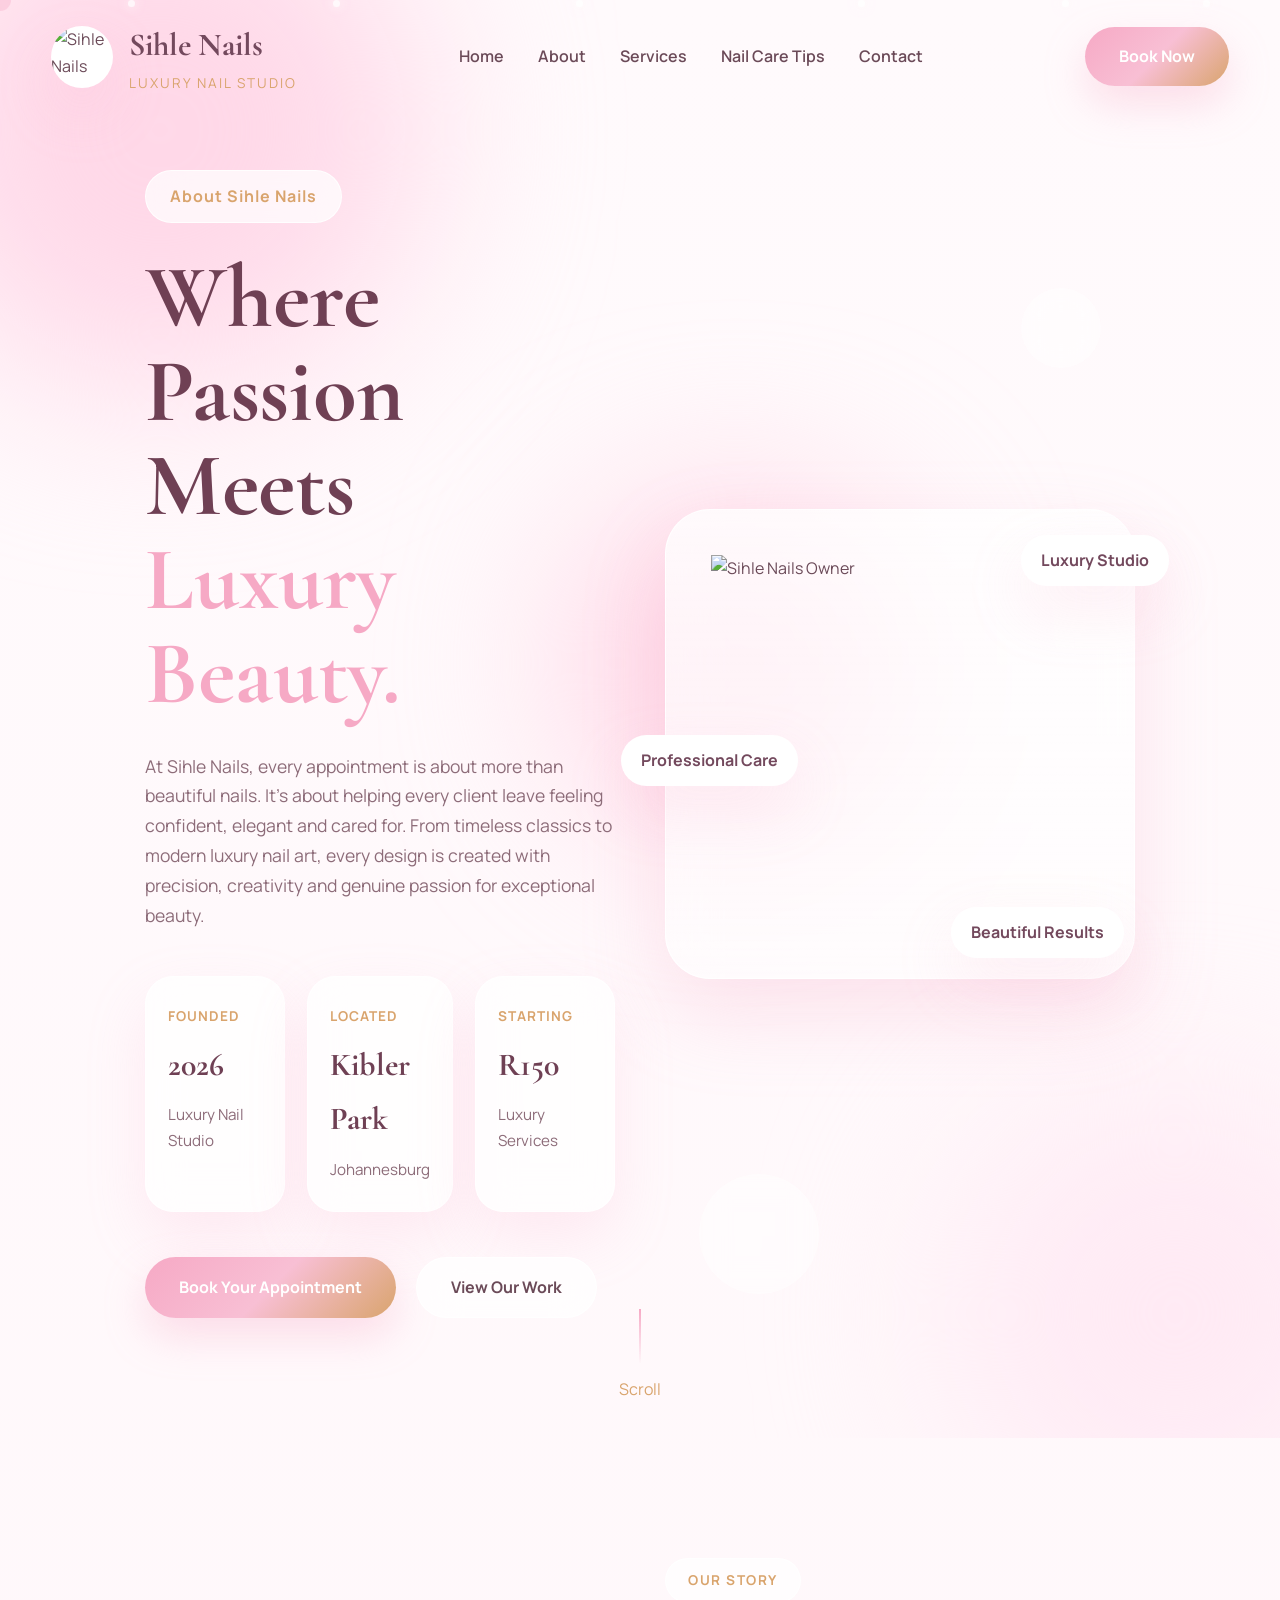
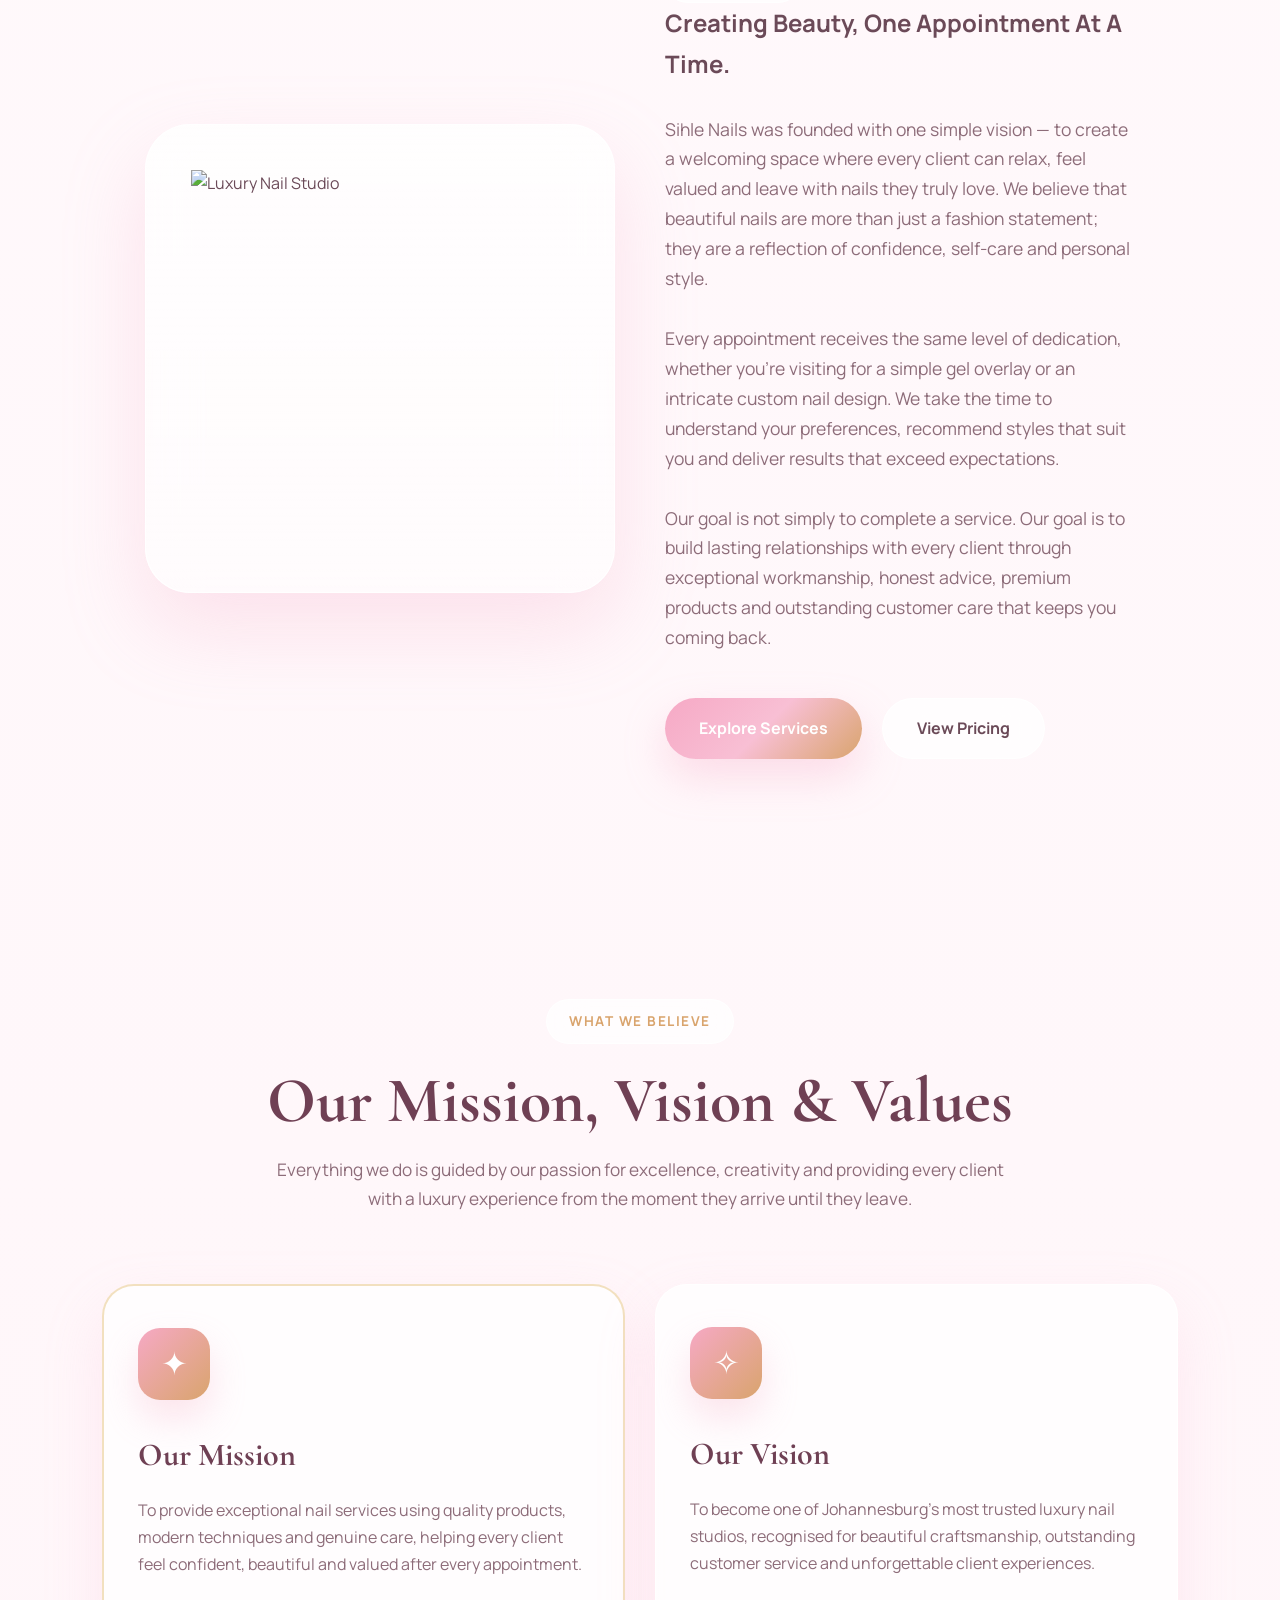
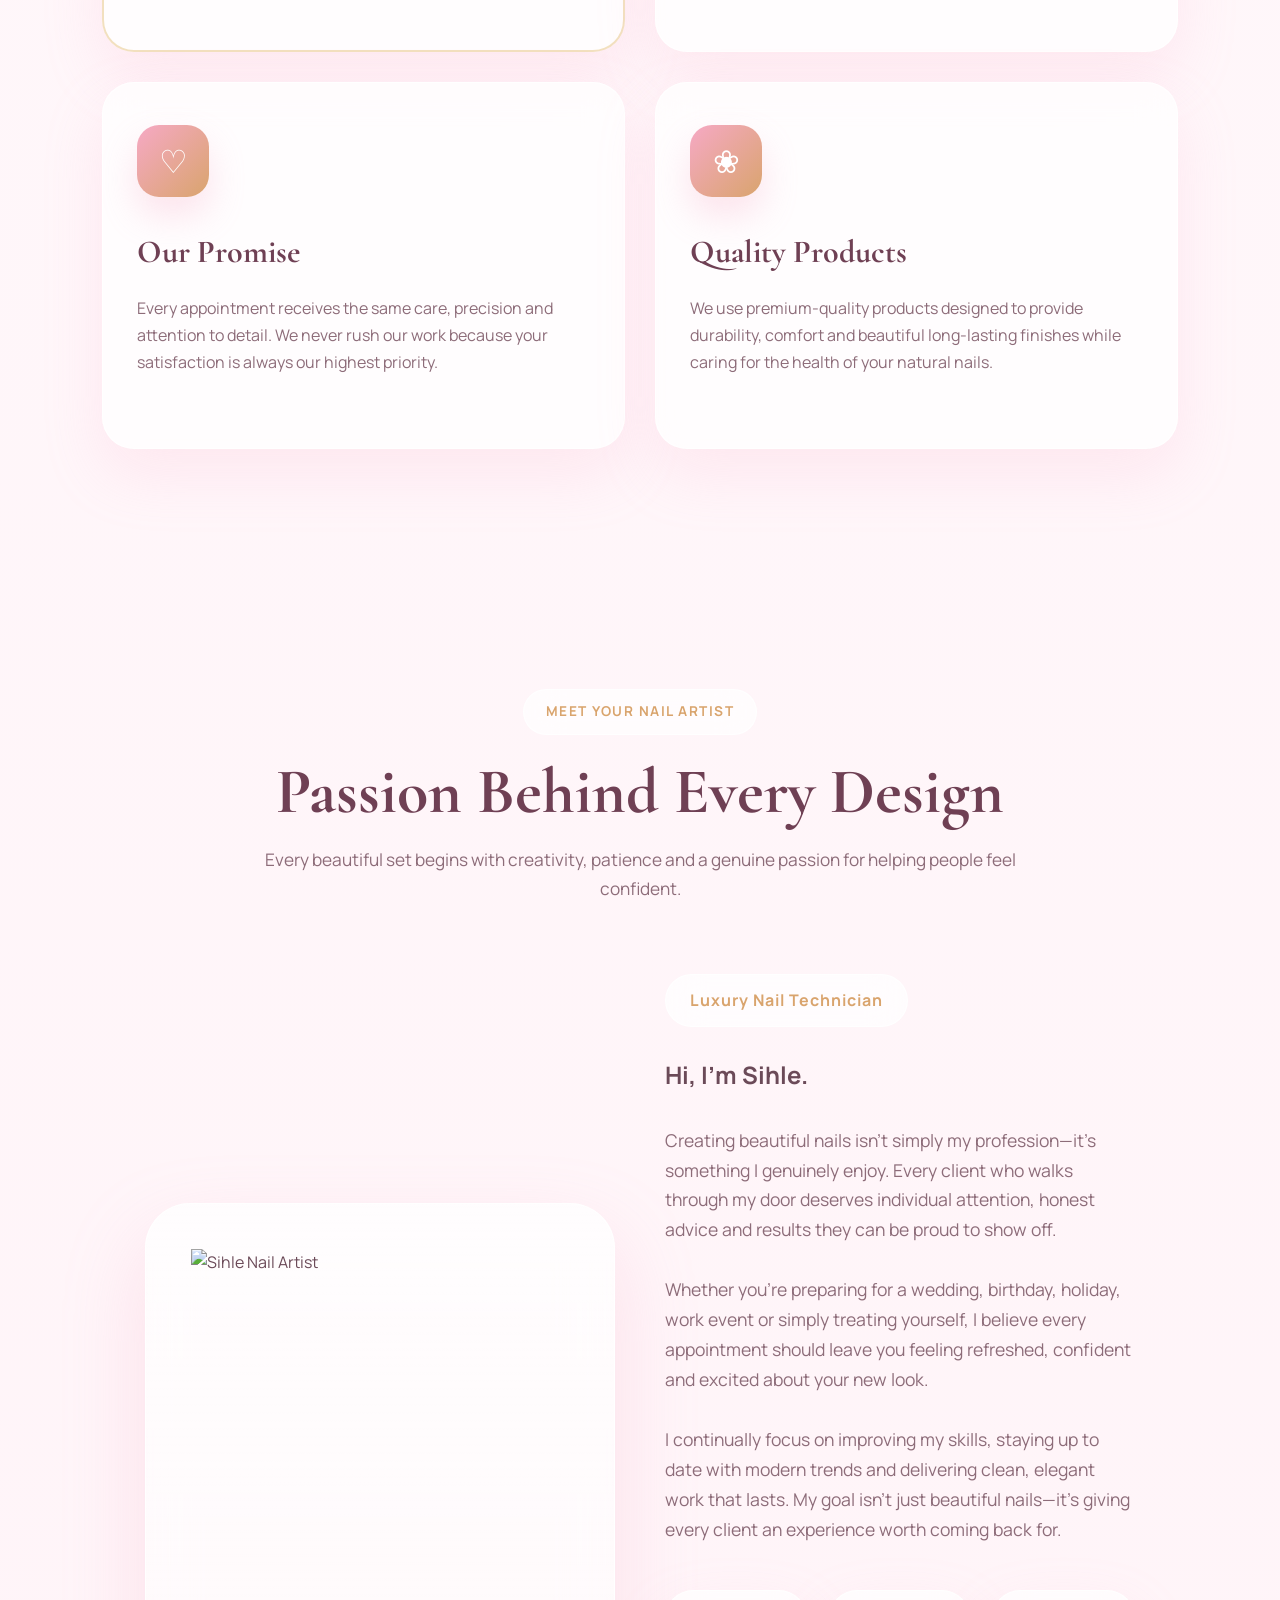
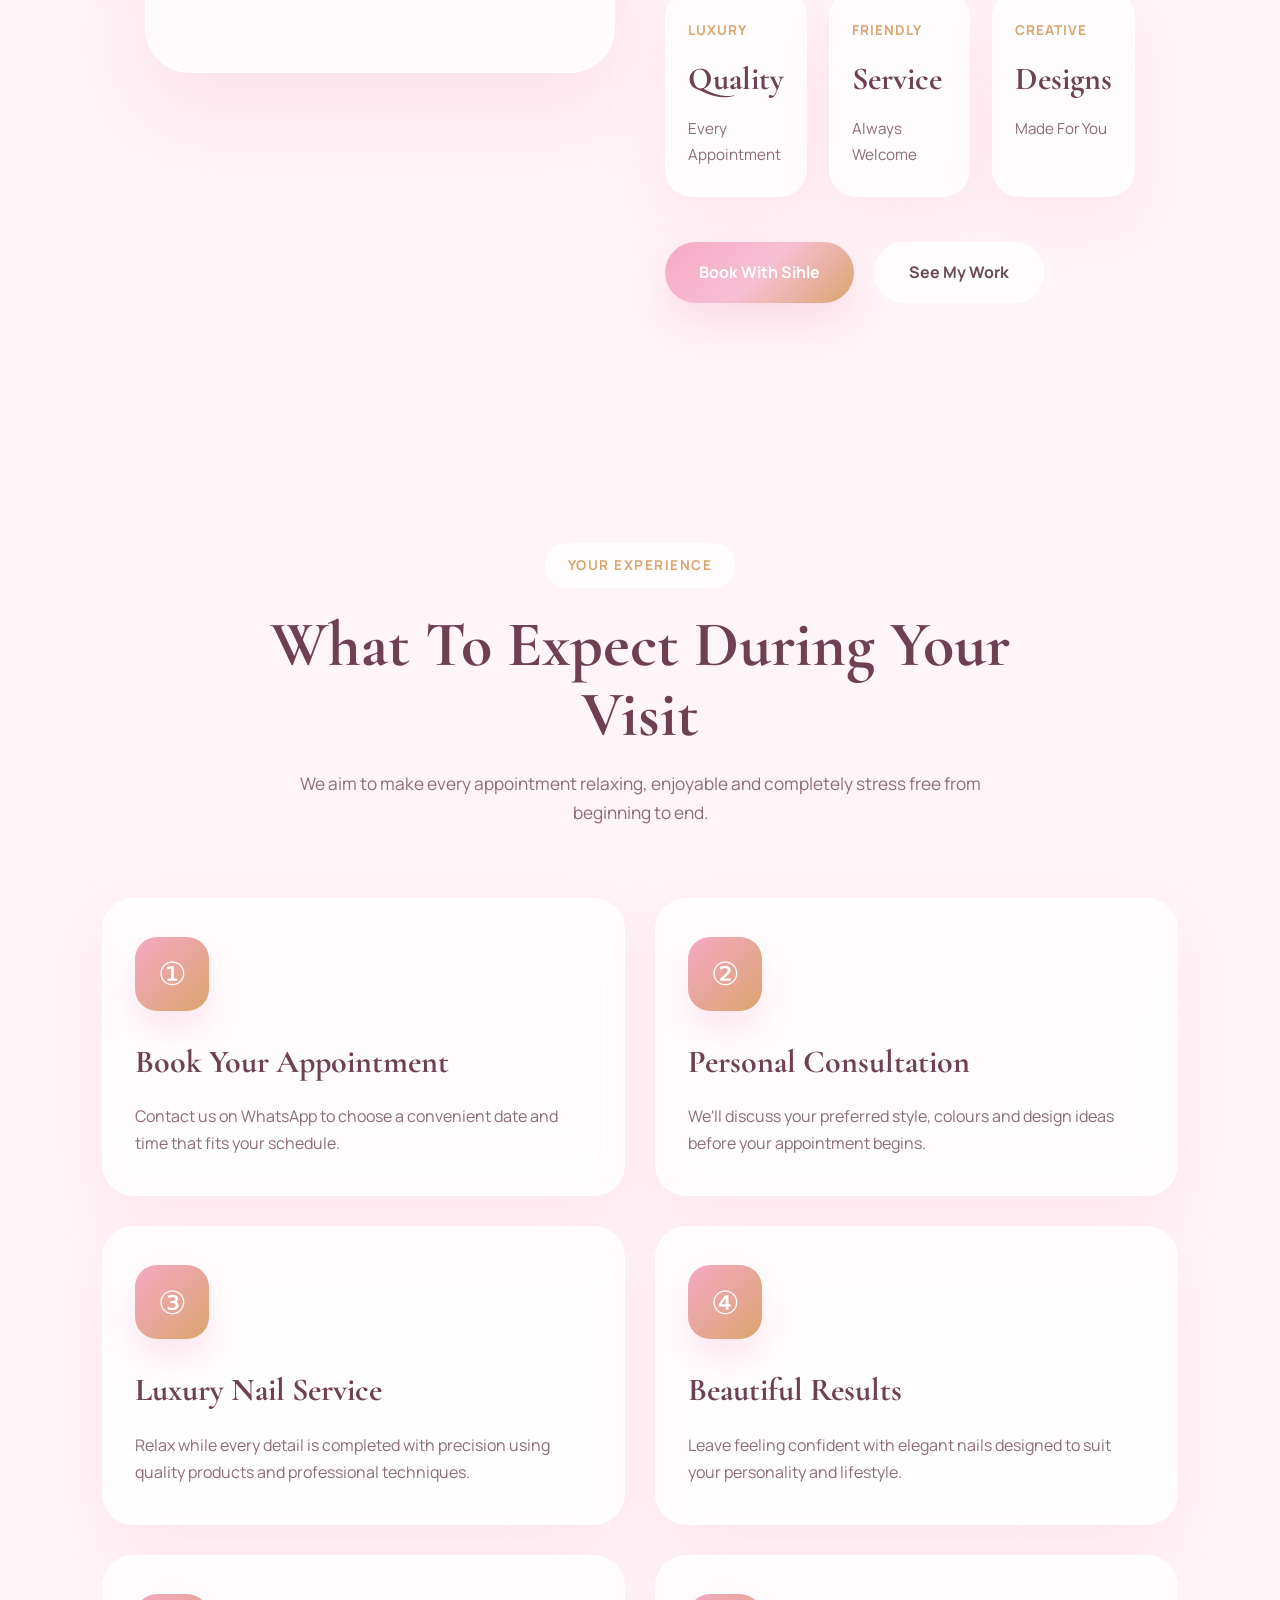
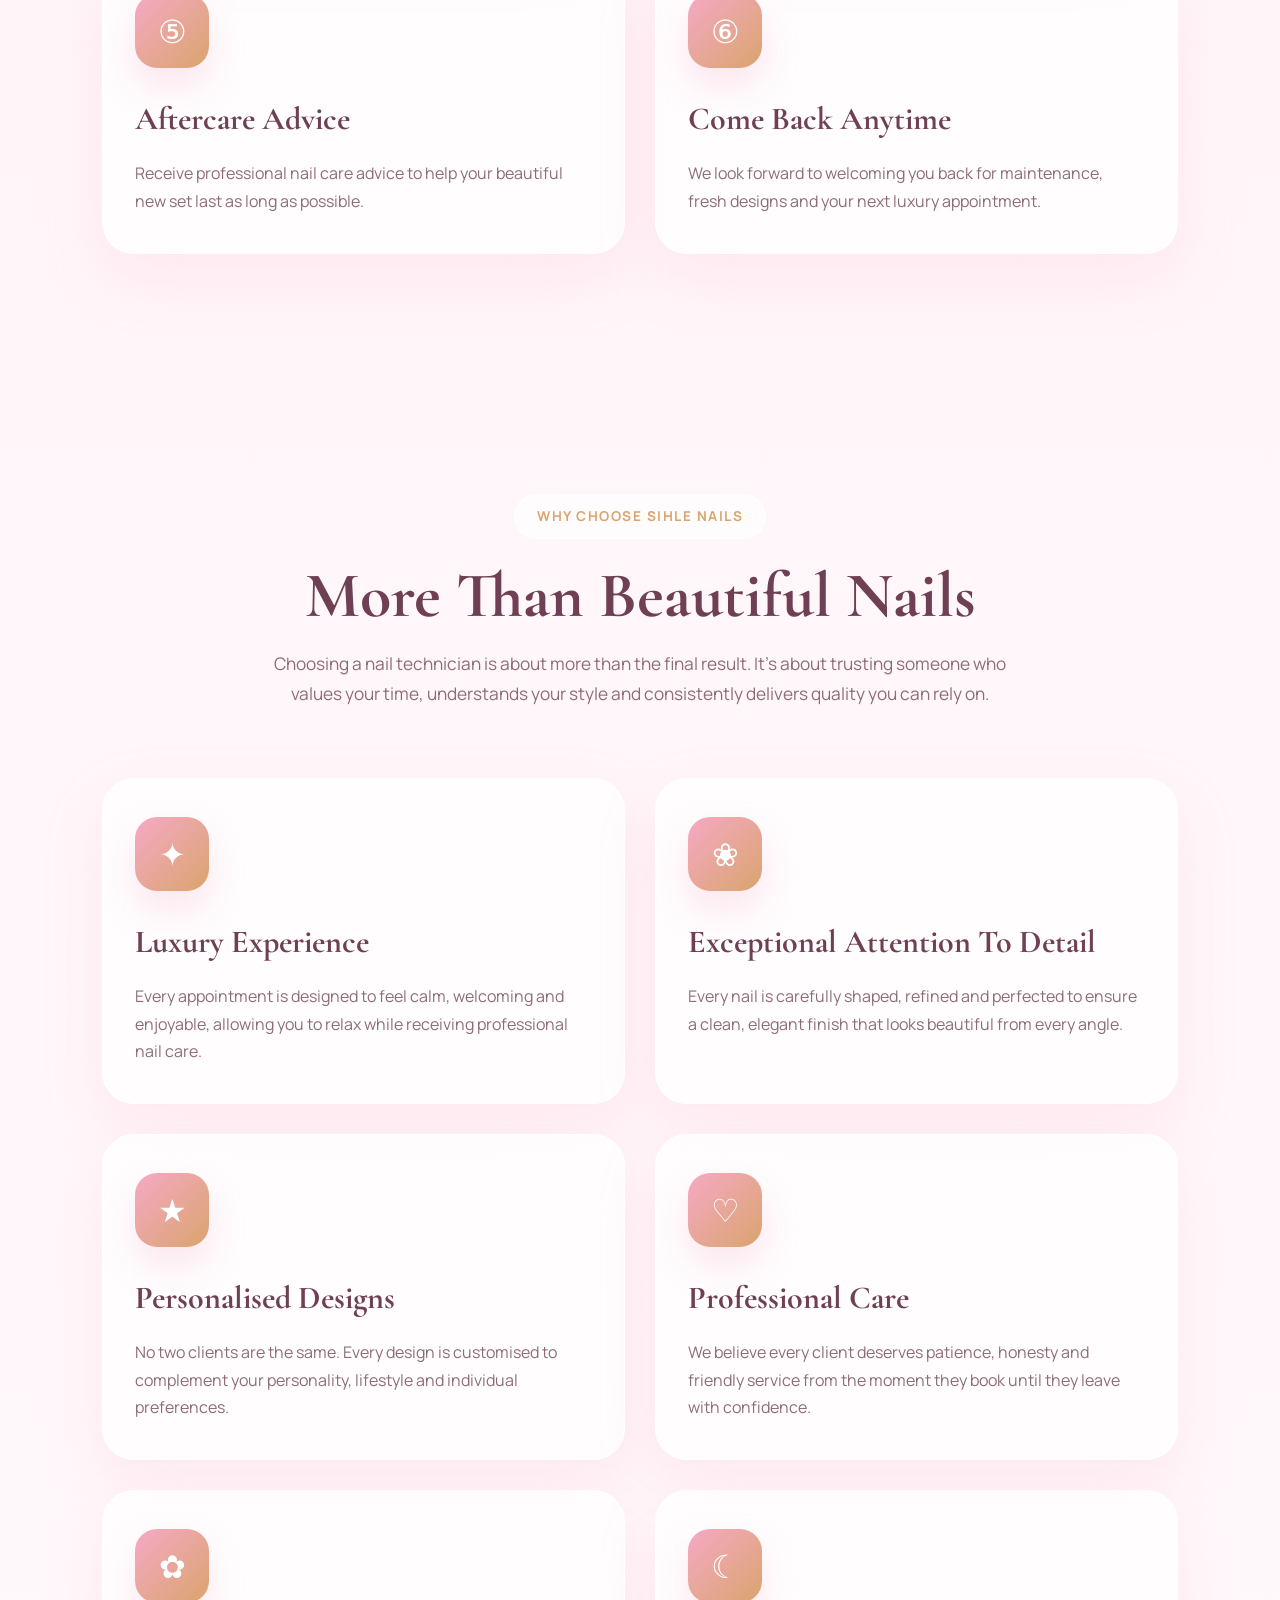
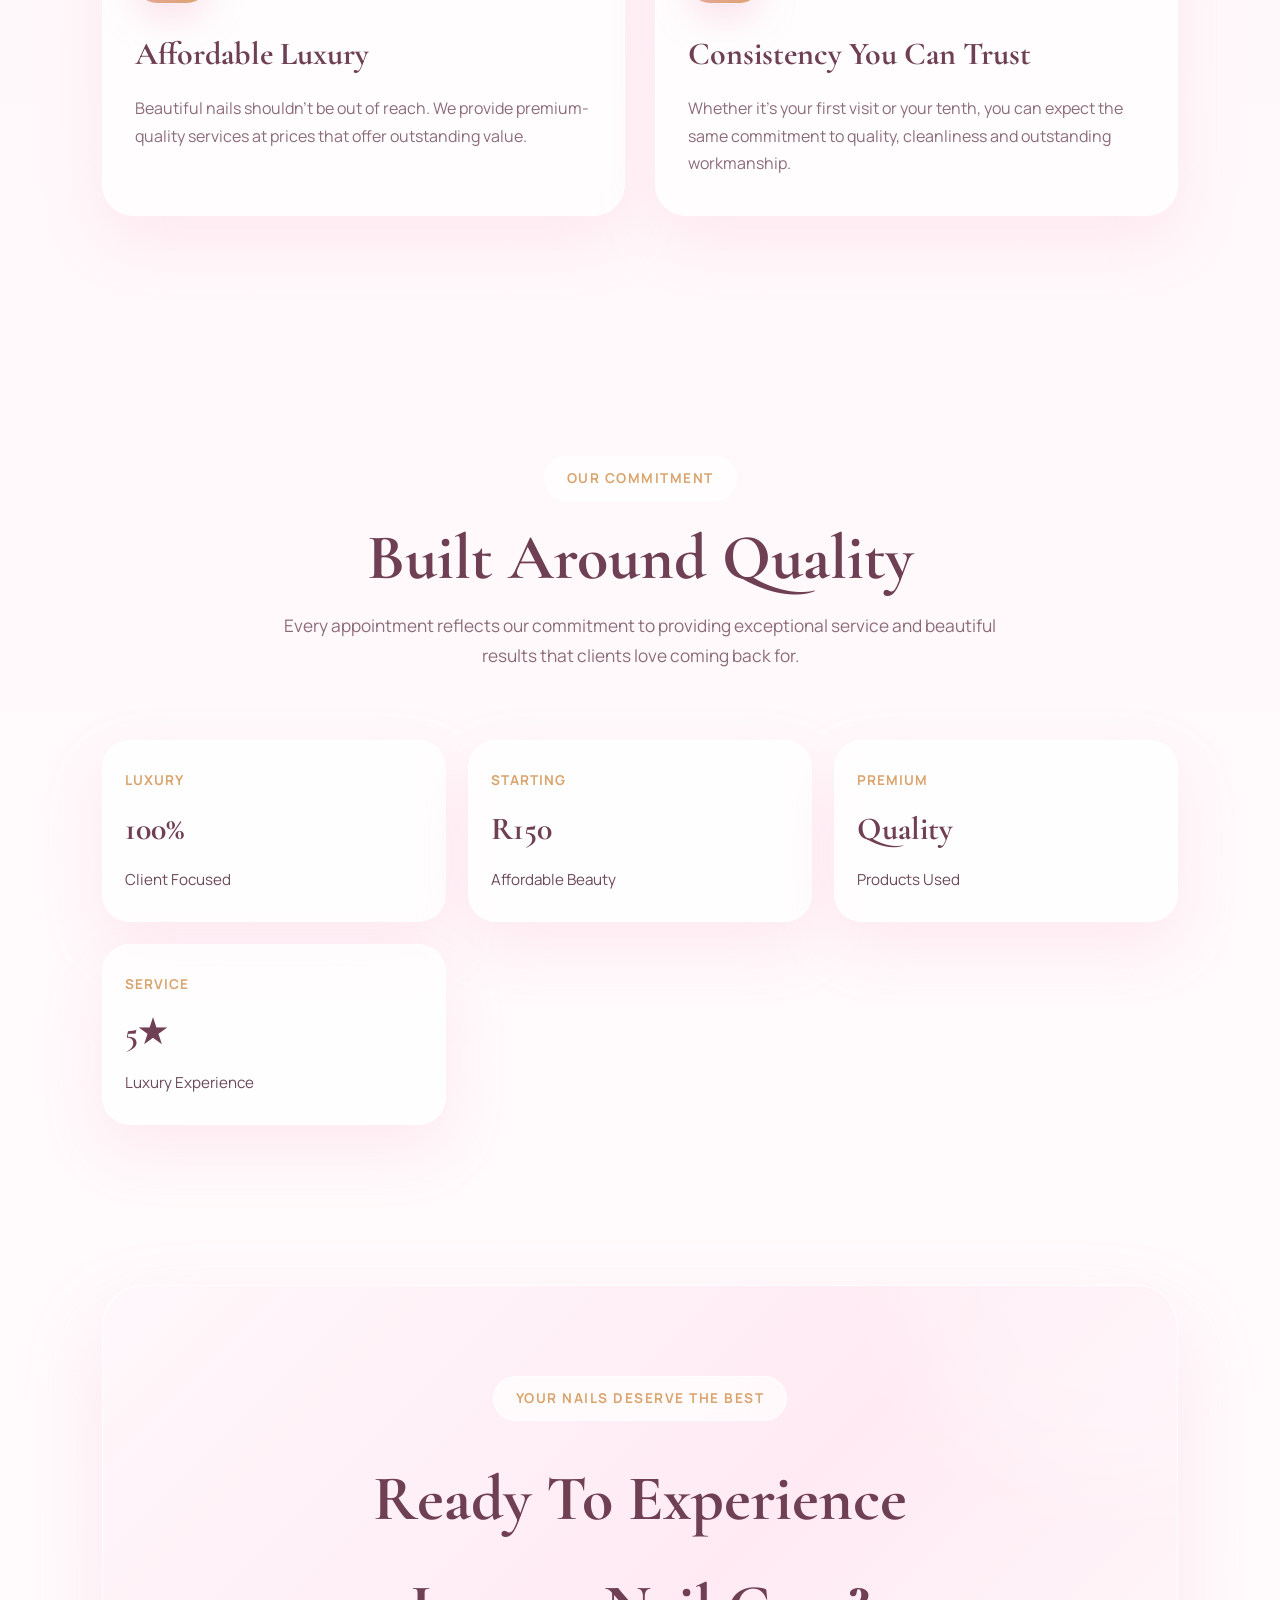
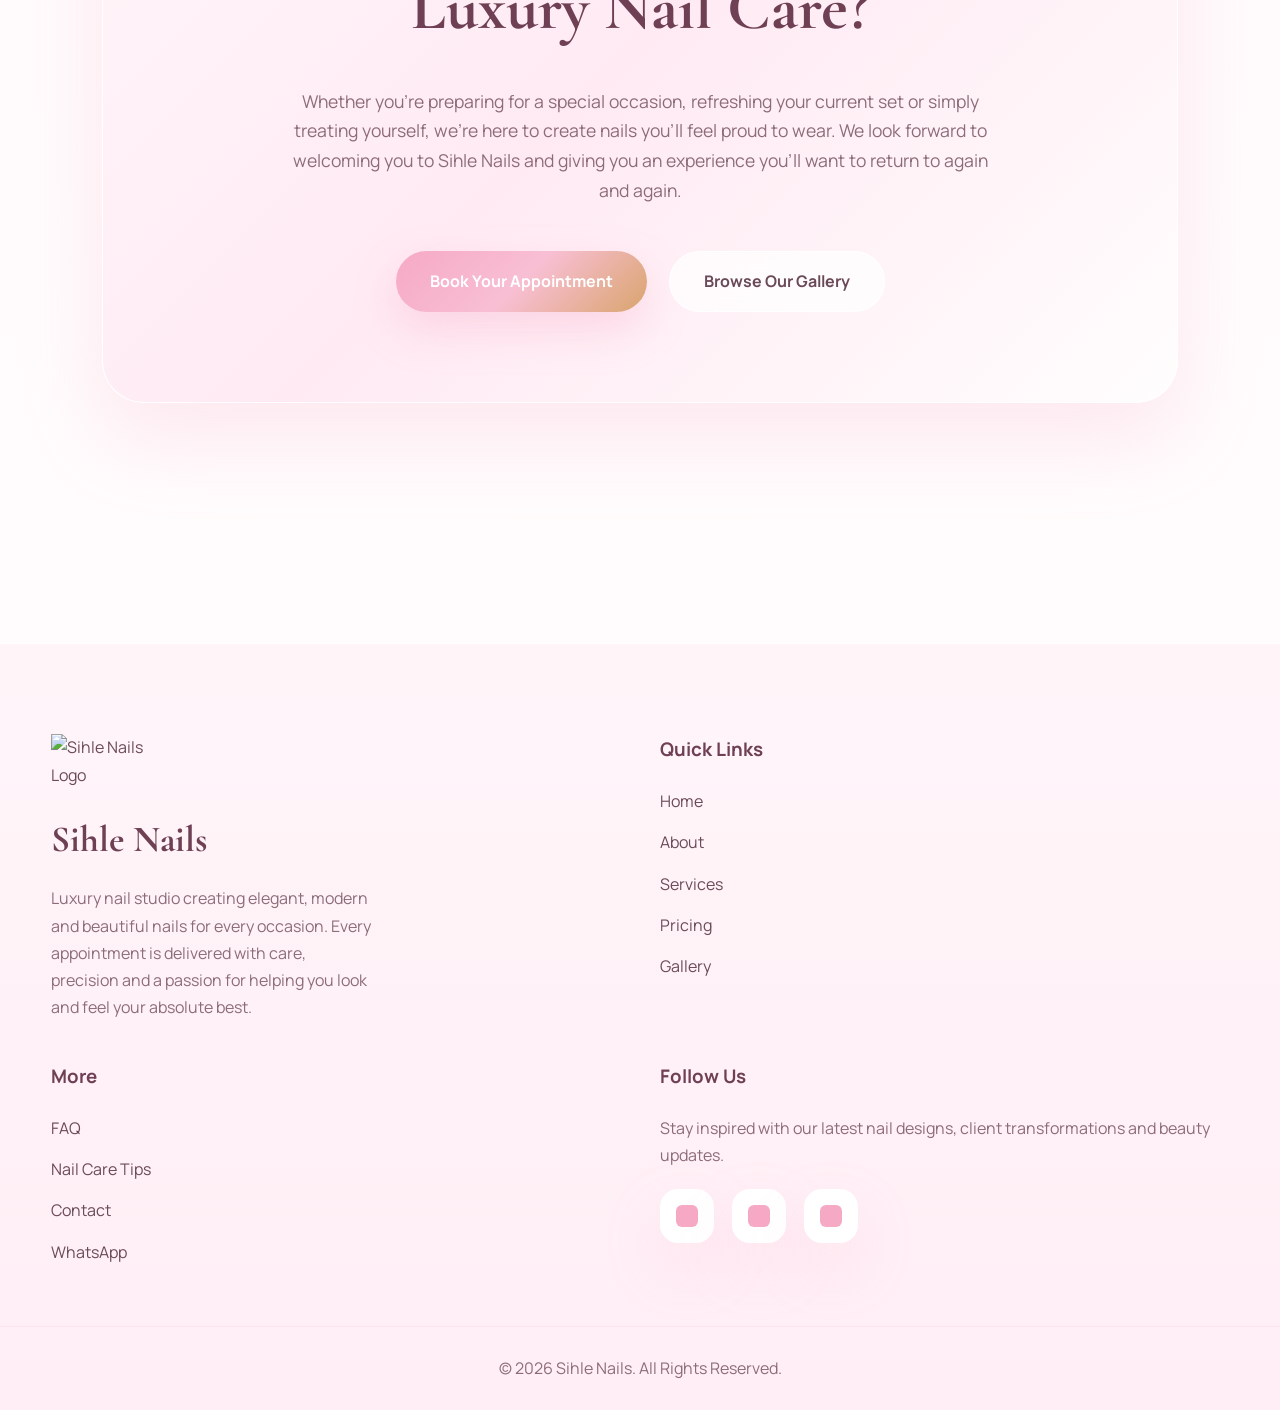
==== index.html @ 73361f8e "Add files via upload" ====
<!DOCTYPE html>
<html lang="en">
<head>

<meta charset="UTF-8">
<meta name="viewport" content="width=device-width, initial-scale=1.0">

<meta name="description" content="Learn more about Sihle Nails, a luxury nail studio in Kibler Park, Johannesburg. Discover our story, passion, values and commitment to creating beautiful nails with exceptional service.">

<meta name="keywords" content="About Sihle Nails, Nail Studio Johannesburg, Luxury Nails Kibler Park, Professional Nail Technician, Acrylic Nails, Gel Nails">

<meta name="author" content="Sihle Nails">

<title>About | Sihle Nails</title>

<link rel="preconnect" href="https://fonts.googleapis.com">

<link rel="preconnect" href="https://fonts.gstatic.com" crossorigin>

<link href="https://fonts.googleapis.com/css2?family=Cormorant+Garamond:wght@400;500;600;700&family=Manrope:wght@300;400;500;600;700;800&display=swap" rel="stylesheet">

<link rel="stylesheet" href="style.css">

</head>

<body>

<div class="loader">
    <div class="loader-ring"></div>
</div>

<div class="cursor-glow"></div>

<div class="floating-sparkles">
    <span></span>
    <span></span>
    <span></span>
    <span></span>
    <span></span>
    <span></span>
</div>

<header class="header">

<nav class="navbar">

<div class="logo">

<div class="logo-image">
<img src="images/logo.png" alt="Sihle Nails Logo">
</div>

<div class="logo-text">
<h2>Sihle Nails</h2>
<p>Luxury Nail Studio</p>
</div>

</div>

<ul class="nav-links">

<li><a href="index.html">Home</a></li>

<li><a href="about.html">About</a></li>

<li><a href="services.html">Services</a></li>

<li><a href="nails.html">Nail Care Tips</a></li>

<li><a href="contact.html">Contact</a></li>

</ul>

<div class="nav-buttons">

<a href="https://wa.me/27697468630" class="book-btn">
Book Now
</a>

<button class="menu-btn" aria-label="Open Menu">

<span></span>
<span></span>
<span></span>

</button>

</div>

</nav>

</header>

<main>

<section class="hero">

<div class="hero-background">

<div class="gradient-one"></div>
<div class="gradient-two"></div>
<div class="gradient-three"></div>

<div class="floating-circle circle-one"></div>
<div class="floating-circle circle-two"></div>
<div class="floating-circle circle-three"></div>

</div>

<div class="hero-container">

<div class="hero-content">

<span class="hero-badge">
About Sihle Nails
</span>

<h1>
Where Passion Meets
<span>Luxury Beauty.</span>
</h1>

<p>

At Sihle Nails, every appointment is about more than beautiful nails. It's about helping every client leave feeling confident, elegant and cared for. From timeless classics to modern luxury nail art, every design is created with precision, creativity and genuine passion for exceptional beauty.

</p>

<div class="hero-info">

<div class="info-card">

<h3>Founded</h3>

<h2>2026</h2>

<p>Luxury Nail Studio</p>

</div>

<div class="info-card">

<h3>Located</h3>

<h2>Kibler Park</h2>

<p>Johannesburg</p>

</div>

<div class="info-card">

<h3>Starting</h3>

<h2>R150</h2>

<p>Luxury Services</p>

</div>

</div>

<div class="hero-buttons">

<a href="https://wa.me/27697468630" class="primary-btn">
Book Your Appointment
</a>

<a href="gallery.html" class="secondary-btn">
View Our Work
</a>

</div>

</div>

<div class="hero-image">

<div class="hero-image-card">

<img src="images/about.jpg" alt="Sihle Nails Owner">

<div class="floating-badge badge-one">
Luxury Studio
</div>

<div class="floating-badge badge-two">
Professional Care
</div>

<div class="floating-badge badge-three">
Beautiful Results
</div>

</div>

</div>

</div>

<div class="scroll-indicator">

<span></span>

<p>Scroll</p>

</div>

</section>

<section class="about-story">

<div class="hero-container">

<div class="hero-image">

<div class="hero-image-card">

<img src="images/story.jpg" alt="Luxury Nail Studio">

</div>

</div>

<div class="hero-content">

<span class="section-tag">
Our Story
</span>

<h2>
Creating Beauty,
One Appointment At A Time.
</h2>

<p>

Sihle Nails was founded with one simple vision — to create a welcoming space where every client can relax, feel valued and leave with nails they truly love. We believe that beautiful nails are more than just a fashion statement; they are a reflection of confidence, self-care and personal style.

</p>

<p>

Every appointment receives the same level of dedication, whether you're visiting for a simple gel overlay or an intricate custom nail design. We take the time to understand your preferences, recommend styles that suit you and deliver results that exceed expectations.

</p>

<p>

Our goal is not simply to complete a service. Our goal is to build lasting relationships with every client through exceptional workmanship, honest advice, premium products and outstanding customer care that keeps you coming back.

</p>

<div class="hero-buttons">

<a href="services.html" class="primary-btn">
Explore Services
</a>

<a href="pricing.html" class="secondary-btn">
View Pricing
</a>

</div>

</div>

</div>

</section>

<section class="about-values">

    <div class="section-header">

        <span class="section-tag">
            What We Believe
        </span>

        <h2>
            Our Mission, Vision & Values
        </h2>

        <p>
            Everything we do is guided by our passion for excellence, creativity and providing every client with a luxury experience from the moment they arrive until they leave.
        </p>

    </div>

    <div class="services-grid">

        <div class="service-card featured">

            <div class="service-icon">✦</div>

            <h3>Our Mission</h3>

            <p>
                To provide exceptional nail services using quality products, modern techniques and genuine care, helping every client feel confident, beautiful and valued after every appointment.
            </p>

        </div>

        <div class="service-card">

            <div class="service-icon">✧</div>

            <h3>Our Vision</h3>

            <p>
                To become one of Johannesburg's most trusted luxury nail studios, recognised for beautiful craftsmanship, outstanding customer service and unforgettable client experiences.
            </p>

        </div>

        <div class="service-card">

            <div class="service-icon">♡</div>

            <h3>Our Promise</h3>

            <p>
                Every appointment receives the same care, precision and attention to detail. We never rush our work because your satisfaction is always our highest priority.
            </p>

        </div>

        <div class="service-card">

            <div class="service-icon">❀</div>

            <h3>Quality Products</h3>

            <p>
                We use premium-quality products designed to provide durability, comfort and beautiful long-lasting finishes while caring for the health of your natural nails.
            </p>

        </div>

    </div>

</section>

<section class="meet-artist">

    <div class="section-header">

        <span class="section-tag">
            Meet Your Nail Artist
        </span>

        <h2>
            Passion Behind Every Design
        </h2>

        <p>
            Every beautiful set begins with creativity, patience and a genuine passion for helping people feel confident.
        </p>

    </div>

    <div class="hero-container">

        <div class="hero-image">

            <div class="hero-image-card">

                <img src="images/sihle.jpg" alt="Sihle Nail Artist">

            </div>

        </div>

        <div class="hero-content">

            <span class="hero-badge">
                Luxury Nail Technician
            </span>

            <h2>
                Hi, I'm Sihle.
            </h2>

            <p>

                Creating beautiful nails isn't simply my profession—it's something I genuinely enjoy. Every client who walks through my door deserves individual attention, honest advice and results they can be proud to show off.

            </p>

            <p>

                Whether you're preparing for a wedding, birthday, holiday, work event or simply treating yourself, I believe every appointment should leave you feeling refreshed, confident and excited about your new look.

            </p>

            <p>

                I continually focus on improving my skills, staying up to date with modern trends and delivering clean, elegant work that lasts. My goal isn't just beautiful nails—it's giving every client an experience worth coming back for.

            </p>

            <div class="hero-info">

                <div class="info-card">

                    <h3>Luxury</h3>

                    <h2>Quality</h2>

                    <p>Every Appointment</p>

                </div>

                <div class="info-card">

                    <h3>Friendly</h3>

                    <h2>Service</h2>

                    <p>Always Welcome</p>

                </div>

                <div class="info-card">

                    <h3>Creative</h3>

                    <h2>Designs</h2>

                    <p>Made For You</p>

                </div>

            </div>

            <div class="hero-buttons">

                <a href="https://wa.me/27697468630" class="primary-btn">
                    Book With Sihle
                </a>

                <a href="gallery.html" class="secondary-btn">
                    See My Work
                </a>

            </div>

        </div>

    </div>

</section>

<section class="luxury-experience">

    <div class="section-header">

        <span class="section-tag">
            Your Experience
        </span>

        <h2>
            What To Expect During Your Visit
        </h2>

        <p>
            We aim to make every appointment relaxing, enjoyable and completely stress free from beginning to end.
        </p>

    </div>

    <div class="why-grid">

        <div class="why-card">

            <div class="why-icon">①</div>

            <h3>Book Your Appointment</h3>

            <p>
                Contact us on WhatsApp to choose a convenient date and time that fits your schedule.
            </p>

        </div>

        <div class="why-card">

            <div class="why-icon">②</div>

            <h3>Personal Consultation</h3>

            <p>
                We'll discuss your preferred style, colours and design ideas before your appointment begins.
            </p>

        </div>

        <div class="why-card">

            <div class="why-icon">③</div>

            <h3>Luxury Nail Service</h3>

            <p>
                Relax while every detail is completed with precision using quality products and professional techniques.
            </p>

        </div>

        <div class="why-card">

            <div class="why-icon">④</div>

            <h3>Beautiful Results</h3>

            <p>
                Leave feeling confident with elegant nails designed to suit your personality and lifestyle.
            </p>

        </div>

        <div class="why-card">

            <div class="why-icon">⑤</div>

            <h3>Aftercare Advice</h3>

            <p>
                Receive professional nail care advice to help your beautiful new set last as long as possible.
            </p>

        </div>

        <div class="why-card">

            <div class="why-icon">⑥</div>

            <h3>Come Back Anytime</h3>

            <p>
                We look forward to welcoming you back for maintenance, fresh designs and your next luxury appointment.
            </p>

        </div>

    </div>

</section>

<section class="why-us">

    <div class="section-header">

        <span class="section-tag">
            Why Choose Sihle Nails
        </span>

        <h2>
            More Than Beautiful Nails
        </h2>

        <p>
            Choosing a nail technician is about more than the final result. It's about trusting someone who values your time, understands your style and consistently delivers quality you can rely on.
        </p>

    </div>

    <div class="why-grid">

        <div class="why-card">

            <div class="why-icon">✦</div>

            <h3>Luxury Experience</h3>

            <p>
                Every appointment is designed to feel calm, welcoming and enjoyable, allowing you to relax while receiving professional nail care.
            </p>

        </div>

        <div class="why-card">

            <div class="why-icon">❀</div>

            <h3>Exceptional Attention To Detail</h3>

            <p>
                Every nail is carefully shaped, refined and perfected to ensure a clean, elegant finish that looks beautiful from every angle.
            </p>

        </div>

        <div class="why-card">

            <div class="why-icon">★</div>

            <h3>Personalised Designs</h3>

            <p>
                No two clients are the same. Every design is customised to complement your personality, lifestyle and individual preferences.
            </p>

        </div>

        <div class="why-card">

            <div class="why-icon">♡</div>

            <h3>Professional Care</h3>

            <p>
                We believe every client deserves patience, honesty and friendly service from the moment they book until they leave with confidence.
            </p>

        </div>

        <div class="why-card">

            <div class="why-icon">✿</div>

            <h3>Affordable Luxury</h3>

            <p>
                Beautiful nails shouldn't be out of reach. We provide premium-quality services at prices that offer outstanding value.
            </p>

        </div>

        <div class="why-card">

            <div class="why-icon">☾</div>

            <h3>Consistency You Can Trust</h3>

            <p>
                Whether it's your first visit or your tenth, you can expect the same commitment to quality, cleanliness and outstanding workmanship.
            </p>

        </div>

    </div>

</section>

<section class="about-stats">

    <div class="section-header">

        <span class="section-tag">
            Our Commitment
        </span>

        <h2>
            Built Around Quality
        </h2>

        <p>
            Every appointment reflects our commitment to providing exceptional service and beautiful results that clients love coming back for.
        </p>

    </div>

    <div class="hero-info">

        <div class="info-card">

            <h3>Luxury</h3>

            <h2>100%</h2>

            <p>Client Focused</p>

        </div>

        <div class="info-card">

            <h3>Starting</h3>

            <h2>R150</h2>

            <p>Affordable Beauty</p>

        </div>

        <div class="info-card">

            <h3>Premium</h3>

            <h2>Quality</h2>

            <p>Products Used</p>

        </div>

        <div class="info-card">

            <h3>Service</h3>

            <h2>5★</h2>

            <p>Luxury Experience</p>

        </div>

    </div>

</section>

<section class="cta-section">

    <div class="cta-card">

        <span class="section-tag">
            Your Nails Deserve The Best
        </span>

        <h2>
            Ready To Experience
            <br>
            Luxury Nail Care?
        </h2>

        <p>

            Whether you're preparing for a special occasion, refreshing your current set or simply treating yourself, we're here to create nails you'll feel proud to wear. We look forward to welcoming you to Sihle Nails and giving you an experience you'll want to return to again and again.

        </p>

        <div class="cta-buttons">

            <a href="https://wa.me/27697468630" class="primary-btn">
                Book Your Appointment
            </a>

            <a href="gallery.html" class="secondary-btn">
                Browse Our Gallery
            </a>

        </div>

    </div>

</section>

</main>

<footer class="footer">

    <div class="footer-top">

        <div class="footer-brand">

            <img src="images/logo.png" alt="Sihle Nails Logo">

            <h2>Sihle Nails</h2>

            <p>
                Luxury nail studio creating elegant, modern and beautiful nails for every occasion. Every appointment is delivered with care, precision and a passion for helping you look and feel your absolute best.
            </p>

        </div>

        <div class="footer-links">

            <h3>Quick Links</h3>

            <ul>

                <li><a href="index.html">Home</a></li>

                <li><a href="about.html">About</a></li>

                <li><a href="services.html">Services</a></li>

                <li><a href="pricing.html">Pricing</a></li>

                <li><a href="gallery.html">Gallery</a></li>

            </ul>

        </div>

        <div class="footer-links">

            <h3>More</h3>

            <ul>

                <li><a href="faq.html">FAQ</a></li>

                <li><a href="tips.html">Nail Care Tips</a></li>

                <li><a href="contact.html">Contact</a></li>

                <li><a href="https://wa.me/27697468630">WhatsApp</a></li>

            </ul>

        </div>

        <div class="footer-social">

            <h3>Follow Us</h3>

            <p style="margin-bottom:20px;color:var(--text-light);">
                Stay inspired with our latest nail designs, client transformations and beauty updates.
            </p>

            <div class="social-icons">

                <a href="#" aria-label="Instagram">
                    <i class="social instagram"></i>
                </a>

                <a href="#" aria-label="Facebook">
                    <i class="social facebook"></i>
                </a>

                <a href="#" aria-label="TikTok">
                    <i class="social tiktok"></i>
                </a>

            </div>

        </div>

    </div>

    <div class="footer-bottom">

        <p>
            © 2026 Sihle Nails. All Rights Reserved.
        </p>

    </div>

</footer>

<button class="back-to-top" aria-label="Back To Top">
    ↑
</button>

<div class="lightbox">

    <button class="lightbox-close">
        &times;
    </button>

    <img src="" alt="Gallery Preview">

</div>

<script src="script.js"></script>

</body>
</html>
---- style.css ----
/*==================================================
  SIHLE NAILS
  Luxury Nail Studio
  style.css
==================================================*/

/*==============================
ROOT VARIABLES
==============================*/

:root{

    --primary:#f6a9c5;
    --primary-light:#ffd8e8;
    --primary-soft:#ffeaf2;
    --rose:#f8bfd4;
    --blush:#fff2f7;
    --white:#ffffff;

    --gold:#e8c98b;
    --rose-gold:#d9a46d;
    --champagne:#f7edd5;

    --text:#6b4a58;
    --text-light:#8d6c79;

    --border:rgba(255,255,255,.65);

    --shadow:
        0 25px 60px rgba(248,169,197,.18);

    --radius:28px;

    --transition:.45s ease;

}

/*==============================
RESET
==============================*/

*{
    margin:0;
    padding:0;
    box-sizing:border-box;
}

html{
    scroll-behavior:smooth;
}

body{

    font-family:'Manrope',sans-serif;
    color:var(--text);
    background:
    linear-gradient(
        180deg,
        #fffafc,
        #fff4f8,
        #fffdfd
    );

    overflow-x:hidden;
    line-height:1.7;

}

img{

    width:100%;
    display:block;

}

a{

    text-decoration:none;
    color:inherit;

}

ul{

    list-style:none;

}

section{

    padding:120px 8%;

    position:relative;

}

.section-header{

    max-width:760px;
    margin:auto;
    text-align:center;
    margin-bottom:70px;

}

.section-tag{

    display:inline-flex;

    align-items:center;

    gap:8px;

    padding:10px 22px;

    border-radius:999px;

    background:rgba(255,255,255,.7);

    backdrop-filter:blur(18px);

    color:var(--rose-gold);

    border:1px solid rgba(255,255,255,.8);

    font-size:.85rem;

    font-weight:700;

    letter-spacing:1.5px;

    text-transform:uppercase;

}

.section-header h2{

    margin-top:22px;

    font-family:'Cormorant Garamond',serif;

    font-size:clamp(2.8rem,5vw,4.8rem);

    font-weight:700;

    line-height:1.1;

    color:#6f4054;

}

.section-header p{

    margin-top:18px;

    font-size:1.08rem;

    color:var(--text-light);

}

/*==============================
LOADER
==============================*/

.loader{

    position:fixed;

    inset:0;

    background:white;

    display:flex;

    align-items:center;

    justify-content:center;

    z-index:99999;

}

.loader-ring{

    width:70px;

    height:70px;

    border-radius:50%;

    border:5px solid #ffe7f1;

    border-top-color:var(--primary);

    animation:spin 1s linear infinite;

}

@keyframes spin{

    to{

        transform:rotate(360deg);

    }

}

/*==============================
CUSTOM CURSOR
==============================*/

.cursor-glow{

    position:fixed;

    width:22px;
    height:22px;

    border-radius:50%;

    background:rgba(246,169,197,.35);

    backdrop-filter:blur(4px);

    pointer-events:none;

    transform:translate(-50%,-50%);

    z-index:9999;

    transition:
    transform .08s linear,
    width .25s ease,
    height .25s ease,
    opacity .25s ease;

}

/*==============================
FLOATING SPARKLES
==============================*/

.floating-sparkles{

    position:fixed;

    inset:0;

    overflow:hidden;

    pointer-events:none;

    z-index:1;

}

.floating-sparkles span{

    position:absolute;

    width:7px;
    height:7px;

    border-radius:50%;

    background:white;

    box-shadow:
    0 0 10px #ffffff,
    0 0 25px #ffd6e7,
    0 0 45px #ffd6e7;

    animation:floatSparkle linear infinite;

    opacity:.75;

}

.floating-sparkles span:nth-child(1){

    left:10%;
    animation-duration:15s;
    animation-delay:0s;

}

.floating-sparkles span:nth-child(2){

    left:26%;
    animation-duration:18s;
    animation-delay:4s;

}

.floating-sparkles span:nth-child(3){

    left:45%;
    animation-duration:12s;
    animation-delay:2s;

}

.floating-sparkles span:nth-child(4){

    left:67%;
    animation-duration:19s;
    animation-delay:6s;

}

.floating-sparkles span:nth-child(5){

    left:83%;
    animation-duration:16s;
    animation-delay:3s;

}

.floating-sparkles span:nth-child(6){

    left:94%;
    animation-duration:21s;
    animation-delay:8s;

}

@keyframes floatSparkle{

    0%{

        transform:
        translateY(105vh)
        scale(.4);

        opacity:0;

    }

    15%{

        opacity:1;

    }

    85%{

        opacity:1;

    }

    100%{

        transform:
        translateY(-15vh)
        scale(1.3);

        opacity:0;

    }

}

/*==============================
HEADER
==============================*/

.header{

    position:fixed;

    top:0;
    left:0;

    width:100%;

    z-index:1000;

    transition:var(--transition);

}

.header.scrolled{

    backdrop-filter:blur(18px);

    background:rgba(255,255,255,.75);

    box-shadow:0 12px 35px rgba(0,0,0,.05);

}

.navbar{

    width:min(1400px,92%);

    margin:auto;

    display:flex;

    align-items:center;

    justify-content:space-between;

    padding:18px 0;

}

.logo{

    display:flex;

    align-items:center;

    gap:16px;

}

.logo-image{

    width:62px;
    height:62px;

    border-radius:50%;

    overflow:hidden;

    background:white;

    box-shadow:var(--shadow);

}

.logo-text h2{

    font-family:'Cormorant Garamond',serif;

    font-size:2rem;

    color:#73495d;

}

.logo-text p{

    font-size:.85rem;

    letter-spacing:2px;

    color:var(--rose-gold);

    text-transform:uppercase;

}

.nav-links{

    display:flex;

    align-items:center;

    gap:34px;

}

.nav-links a{

    position:relative;

    font-weight:600;

    transition:var(--transition);

}

.nav-links a:hover{

    color:var(--primary);

}

.nav-links a::after{

    content:"";

    position:absolute;

    left:0;
    bottom:-7px;

    width:0;

    height:2px;

    background:linear-gradient(
    90deg,
    var(--primary),
    var(--rose-gold)
    );

    transition:.35s;

}

.nav-links a:hover::after{

    width:100%;

}

/*==============================
NAVIGATION BUTTONS
==============================*/

.nav-buttons{

    display:flex;
    align-items:center;
    gap:18px;

}

.book-btn,
.primary-btn,
.secondary-btn{

    position:relative;

    display:inline-flex;

    align-items:center;
    justify-content:center;

    overflow:hidden;

    cursor:pointer;

    transition:var(--transition);

    font-weight:700;

    border-radius:999px;

}

.book-btn,
.primary-btn{

    padding:16px 34px;

    color:white;

    background:
    linear-gradient(
        135deg,
        var(--primary),
        var(--rose),
        var(--rose-gold)
    );

    box-shadow:
    0 18px 40px rgba(246,169,197,.35);

}

.secondary-btn{

    padding:16px 34px;

    color:var(--text);

    background:rgba(255,255,255,.72);

    border:1px solid rgba(255,255,255,.85);

    backdrop-filter:blur(20px);

}

.book-btn::before,
.primary-btn::before,
.secondary-btn::before{

    content:"";

    position:absolute;

    top:0;
    left:-130%;

    width:60%;
    height:100%;

    background:
    linear-gradient(
        90deg,
        transparent,
        rgba(255,255,255,.85),
        transparent
    );

    transform:skewX(-25deg);

    transition:.8s;

}

.book-btn:hover::before,
.primary-btn:hover::before,
.secondary-btn:hover::before{

    left:170%;

}

.book-btn:hover,
.primary-btn:hover{

    transform:translateY(-6px);

    box-shadow:
    0 28px 55px rgba(246,169,197,.45);

}

.secondary-btn:hover{

    transform:translateY(-5px);

    background:white;

}

.menu-btn{

    display:none;

    width:54px;
    height:54px;

    border:none;

    cursor:pointer;

    border-radius:18px;

    background:white;

    box-shadow:var(--shadow);

    align-items:center;
    justify-content:center;

    flex-direction:column;

    gap:6px;

}

.menu-btn span{

    width:24px;
    height:2px;

    border-radius:20px;

    background:var(--text);

    transition:.35s;

}

/*==============================
HERO
==============================*/

.hero{

    min-height:100vh;

    display:flex;

    align-items:center;

    overflow:hidden;

    padding-top:170px;

}

.hero-background{

    position:absolute;

    inset:0;

    overflow:hidden;

    z-index:-2;

}

.gradient-one,
.gradient-two,
.gradient-three{

    position:absolute;

    border-radius:50%;

    filter:blur(90px);

    animation:floatGradient 12s ease-in-out infinite;

}

.gradient-one{

    width:520px;
    height:520px;

    background:#ffd8e8;

    top:-130px;
    left:-100px;

}

.gradient-two{

    width:450px;
    height:450px;

    background:#ffeaf4;

    bottom:-100px;
    right:-120px;

    animation-delay:3s;

}

.gradient-three{

    width:320px;
    height:320px;

    background:#ffd1e3;

    top:35%;
    left:45%;

    animation-delay:6s;

}

@keyframes floatGradient{

    0%,100%{

        transform:translateY(0) scale(1);

    }

    50%{

        transform:translateY(-35px) scale(1.08);

    }

}

.floating-circle{

    position:absolute;

    border-radius:50%;

    background:rgba(255,255,255,.45);

    backdrop-filter:blur(14px);

    animation:floatCircle 8s ease-in-out infinite;

}

.circle-one{

    width:80px;
    height:80px;

    top:20%;
    right:14%;

}

.circle-two{

    width:46px;
    height:46px;

    left:12%;
    bottom:22%;

    animation-delay:2s;

}

.circle-three{

    width:120px;
    height:120px;

    right:36%;
    bottom:10%;

    animation-delay:4s;

}

@keyframes floatCircle{

    50%{

        transform:translateY(-18px);

    }

}

/*==============================
HERO CONTENT
==============================*/

.hero-container{

    width:min(1400px,92%);

    margin:auto;

    display:grid;

    grid-template-columns:1.1fr .9fr;

    align-items:center;

    gap:70px;

}

.hero-content{

    position:relative;

    z-index:2;

}

.hero-badge{

    display:inline-flex;

    align-items:center;

    gap:10px;

    padding:12px 24px;

    border-radius:999px;

    background:rgba(255,255,255,.72);

    backdrop-filter:blur(18px);

    border:1px solid rgba(255,255,255,.85);

    color:var(--rose-gold);

    font-weight:700;

    letter-spacing:1px;

    margin-bottom:28px;

}

.hero-content h1{

    font-family:'Cormorant Garamond',serif;

    font-size:clamp(3.7rem,7vw,6.4rem);

    line-height:1.05;

    color:#6f4054;

}

.hero-content h1 span{

    display:block;

    color:var(--primary);

}

.hero-content p{

    margin-top:30px;

    max-width:650px;

    font-size:1.1rem;

    color:var(--text-light);

}

.hero-info{

    margin-top:45px;

    display:grid;

    grid-template-columns:repeat(3,1fr);

    gap:22px;

}

.info-card{

    padding:28px 22px;

    border-radius:var(--radius);

    background:rgba(255,255,255,.72);

    backdrop-filter:blur(18px);

    border:1px solid rgba(255,255,255,.85);

    box-shadow:var(--shadow);

    transition:var(--transition);

}

.info-card:hover{

    transform:translateY(-10px);

}

.info-card h3{

    font-size:.85rem;

    color:var(--rose-gold);

    text-transform:uppercase;

    letter-spacing:1px;

}

.info-card h2{

    margin:10px 0;

    font-family:'Cormorant Garamond',serif;

    font-size:2rem;

    color:#6f4054;

}

.info-card p{

    margin:0;

    font-size:.95rem;

}

.hero-buttons{

    display:flex;

    gap:20px;

    margin-top:45px;

    flex-wrap:wrap;

}

/*==============================
HERO IMAGE
==============================*/

.hero-image{

    display:flex;

    justify-content:center;

    position:relative;

}

.hero-image-card{

    position:relative;

    width:min(470px,100%);

    max-width:100%;

    aspect-ratio:1;

    border-radius:45px;

    padding:45px;

    background:
    linear-gradient(
        180deg,
        rgba(255,255,255,.78),
        rgba(255,255,255,.55)
    );

    backdrop-filter:blur(25px);

    border:1px solid rgba(255,255,255,.9);

    box-shadow:
    0 35px 80px rgba(246,169,197,.28);

    animation:floatCard 6s ease-in-out infinite;

}

.hero-image-card img{

    width:100%;
    height:100%;

    object-fit:contain;

}

@keyframes floatCard{

    50%{

        transform:translateY(-16px);

    }

}

.floating-badge{

    position:absolute;

    padding:12px 20px;

    border-radius:999px;

    background:white;

    box-shadow:var(--shadow);

    font-weight:700;

    color:#73495d;

    animation:badgeFloat 5s ease-in-out infinite;

}

.badge-one{

    top:25px;
    right:-35px;

}

.badge-two{

    left:-45px;
    top:48%;

    animation-delay:1.5s;

}

.badge-three{

    right:10px;
    bottom:20px;

    animation-delay:3s;

}

@keyframes badgeFloat{

    50%{

        transform:translateY(-10px);

    }

}

.scroll-indicator{

    position:absolute;

    left:50%;
    bottom:35px;

    transform:translateX(-50%);

    display:flex;

    flex-direction:column;

    align-items:center;

    gap:12px;

    color:var(--rose-gold);

}

.scroll-indicator span{

    width:2px;

    height:55px;

    background:
    linear-gradient(
        var(--primary),
        transparent
    );

    animation:scrollMove 2s infinite;

}

@keyframes scrollMove{

    0%{

        transform:scaleY(.3);

        opacity:.3;

    }

    50%{

        transform:scaleY(1);

        opacity:1;

    }

    100%{

        transform:scaleY(.3);

        opacity:.3;

    }

}

/*==============================
FEATURED SERVICES
==============================*/

.services-grid{

    display:grid;

    grid-template-columns:repeat(4,1fr);

    gap:30px;

}

.service-card{

    position:relative;

    overflow:hidden;

    padding:42px 34px;

    border-radius:32px;

    background:rgba(255,255,255,.75);

    backdrop-filter:blur(18px);

    border:1px solid rgba(255,255,255,.85);

    box-shadow:var(--shadow);

    transition:var(--transition);

}

.service-card::before{

    content:"";

    position:absolute;

    inset:0;

    background:
    linear-gradient(
        180deg,
        transparent,
        rgba(246,169,197,.08)
    );

    opacity:0;

    transition:.45s;

}

.service-card:hover{

    transform:translateY(-12px);

}

.service-card:hover::before{

    opacity:1;

}

.service-card.featured{

    border:2px solid rgba(232,201,139,.55);

}

.service-icon{

    width:72px;
    height:72px;

    border-radius:22px;

    display:flex;

    align-items:center;
    justify-content:center;

    margin-bottom:28px;

    font-size:2rem;

    color:white;

    background:
    linear-gradient(
        135deg,
        var(--primary),
        var(--rose-gold)
    );

    box-shadow:
    0 18px 35px rgba(246,169,197,.3);

}

.service-card h3{

    font-family:'Cormorant Garamond',serif;

    font-size:2rem;

    margin-bottom:15px;

    color:#6f4054;

}

.service-card p{

    color:var(--text-light);

    margin-bottom:30px;

}

.service-card a{

    font-weight:700;

    color:var(--primary);

}

/*==============================
GALLERY
==============================*/

.gallery-layout{

    display:grid;

    grid-template-columns:repeat(4,1fr);

    grid-auto-rows:minmax(220px,320px);

    gap:24px;

}

.gallery-item{

    position:relative;

    overflow:hidden;

    border-radius:30px;

    cursor:pointer;

    background:white;

    box-shadow:var(--shadow);

}

.gallery-item.large{

    grid-column:span 2;

}

.gallery-item.tall{

    grid-row:span 2;

}

.gallery-item.wide{

    grid-column:span 2;

}

.gallery-item img{

    width:100%;
    height:100%;

    object-fit:cover;

    transition:.7s;

}

.gallery-overlay{

    position:absolute;

    inset:0;

    display:flex;

    align-items:flex-end;

    padding:28px;

    color:white;

    background:
    linear-gradient(
        transparent,
        rgba(0,0,0,.35)
    );

    opacity:0;

    transition:.45s;

}

.gallery-overlay span{

    font-weight:700;

    letter-spacing:1px;

}

.gallery-item:hover img{

    transform:scale(1.12);

}

.gallery-item:hover .gallery-overlay{

    opacity:1;

}

.section-button{

    display:flex;

    justify-content:center;

    margin-top:55px;

}

/*==============================
WHY CHOOSE US
==============================*/

.why-grid{

    display:grid;

    grid-template-columns:repeat(3,1fr);

    gap:30px;

}

.why-card{

    position:relative;

    overflow:hidden;

    padding:38px 32px;

    border-radius:32px;

    background:rgba(255,255,255,.75);

    backdrop-filter:blur(20px);

    border:1px solid rgba(255,255,255,.9);

    box-shadow:var(--shadow);

    transition:var(--transition);

}

.why-card::after{

    content:"";

    position:absolute;

    inset:0;

    background:
    linear-gradient(
        180deg,
        transparent,
        rgba(246,169,197,.08)
    );

    opacity:0;

    transition:.4s;

}

.why-card:hover{

    transform:translateY(-12px);

}

.why-card:hover::after{

    opacity:1;

}

.why-icon{

    width:74px;
    height:74px;

    display:flex;

    align-items:center;
    justify-content:center;

    border-radius:22px;

    margin-bottom:24px;

    font-size:2rem;

    color:white;

    background:
    linear-gradient(
        135deg,
        var(--primary),
        var(--rose-gold)
    );

    box-shadow:
    0 18px 35px rgba(246,169,197,.28);

}

.why-card h3{

    font-family:'Cormorant Garamond',serif;

    font-size:2rem;

    margin-bottom:14px;

    color:#6f4054;

}

.why-card p{

    color:var(--text-light);

}

/*==============================
PRICING
==============================*/

.pricing-grid{

    display:grid;

    grid-template-columns:repeat(3,1fr);

    gap:35px;

}

.price-card{

    position:relative;

    overflow:hidden;

    text-align:center;

    padding:55px 36px;

    border-radius:34px;

    background:rgba(255,255,255,.8);

    backdrop-filter:blur(20px);

    border:1px solid rgba(255,255,255,.85);

    box-shadow:var(--shadow);

    transition:var(--transition);

}

.price-card:hover{

    transform:translateY(-14px);

}

.featured-price{

    transform:scale(1.05);

    border:2px solid var(--gold);

    box-shadow:
    0 30px 60px rgba(232,201,139,.28);

}

.featured-price:hover{

    transform:scale(1.05) translateY(-14px);

}

.price-label,
.popular-tag{

    display:inline-block;

    padding:10px 20px;

    border-radius:999px;

    font-size:.8rem;

    font-weight:700;

    letter-spacing:1px;

    text-transform:uppercase;

    margin-bottom:24px;

}

.price-label{

    color:var(--rose-gold);

    background:var(--blush);

}

.popular-tag{

    color:white;

    background:
    linear-gradient(
        135deg,
        var(--primary),
        var(--rose-gold)
    );

}

.price-card h3{

    font-family:'Cormorant Garamond',serif;

    font-size:2rem;

    color:#6f4054;

}

.price-card h2{

    margin:22px 0;

    font-size:2.7rem;

    color:var(--primary);

}

.price-card ul{

    display:flex;

    flex-direction:column;

    gap:16px;

    margin-bottom:40px;

}

.price-card li{

    color:var(--text-light);

}

/*==============================
TESTIMONIALS
==============================*/

.testimonial-slider{

    position:relative;

    overflow:hidden;

}

.testimonial-track{

    display:flex;

    gap:30px;

    transition:transform .7s ease;

}

.testimonial-card{

    min-width:100%;

    position:relative;

    text-align:center;

    padding:70px 45px;

    border-radius:36px;

    background:rgba(255,255,255,.78);

    backdrop-filter:blur(20px);

    border:1px solid rgba(255,255,255,.9);

    box-shadow:var(--shadow);

}

.quote-mark{

    position:absolute;

    top:25px;
    left:40px;

    font-family:'Cormorant Garamond',serif;

    font-size:6rem;

    line-height:1;

    color:rgba(246,169,197,.22);

}

.stars{

    margin-bottom:30px;

    font-size:1.4rem;

    letter-spacing:5px;

    color:var(--gold);

}

.testimonial-card p{

    max-width:720px;

    margin:auto;

    font-size:1.1rem;

    color:var(--text-light);

}

.client-info{

    margin-top:35px;

}

.client-info h4{

    font-size:1.3rem;

    color:#6f4054;

}

.client-info span{

    color:var(--rose-gold);

}

.testimonial-dots{

    display:flex;

    justify-content:center;

    gap:12px;

    margin-top:35px;

}

.dot{

    width:13px;
    height:13px;

    border:none;

    border-radius:50%;

    cursor:pointer;

    background:#f7cadb;

    transition:.35s;

}

.dot.active{

    width:40px;

    border-radius:999px;

    background:var(--primary);

}

/*==============================
FAQ
==============================*/

.faq-container{

    max-width:950px;

    margin:auto;

    display:flex;

    flex-direction:column;

    gap:20px;

}

.faq-item{

    border-radius:24px;

    overflow:hidden;

    background:rgba(255,255,255,.78);

    backdrop-filter:blur(18px);

    border:1px solid rgba(255,255,255,.9);

    box-shadow:var(--shadow);

}

.faq-question{

    display:flex;

    justify-content:space-between;

    align-items:center;

    padding:28px 32px;

    cursor:pointer;

}

.faq-question h3{

    font-size:1.15rem;

    color:#6f4054;

}

.faq-icon{

    font-size:2rem;

    color:var(--primary);

    transition:.35s;

}

.faq-answer{

    max-height:0;

    overflow:hidden;

    transition:max-height .45s ease;

}

.faq-answer p{

    padding:0 32px 28px;

    color:var(--text-light);

}

.faq-item.active .faq-answer{

    max-height:220px;

}

.faq-item.active .faq-icon{

    transform:rotate(45deg);

}

/*==============================
NAIL CARE TIPS
==============================*/

.tips-grid{

    display:grid;

    grid-template-columns:repeat(3,1fr);

    gap:30px;

}

.tip-card{

    position:relative;

    overflow:hidden;

    padding:42px 36px;

    border-radius:32px;

    background:rgba(255,255,255,.78);

    backdrop-filter:blur(18px);

    border:1px solid rgba(255,255,255,.9);

    box-shadow:var(--shadow);

    transition:var(--transition);

}

.tip-card:hover{

    transform:translateY(-12px);

}

.tip-number{

    width:72px;
    height:72px;

    display:flex;

    align-items:center;
    justify-content:center;

    margin-bottom:28px;

    border-radius:22px;

    color:white;

    font-weight:800;

    font-size:1.2rem;

    background:
    linear-gradient(
        135deg,
        var(--primary),
        var(--rose-gold)
    );

    box-shadow:
    0 18px 35px rgba(246,169,197,.3);

}

.tip-card h3{

    font-family:'Cormorant Garamond',serif;

    font-size:2rem;

    margin-bottom:16px;

    color:#6f4054;

}

.tip-card p{

    color:var(--text-light);

}

/*==============================
CONTACT
==============================*/

.contact-wrapper{

    display:grid;

    grid-template-columns:.95fr 1.05fr;

    gap:35px;

    align-items:stretch;

}

.contact-card,
.map-card{

    border-radius:34px;

    background:rgba(255,255,255,.8);

    backdrop-filter:blur(20px);

    border:1px solid rgba(255,255,255,.9);

    box-shadow:var(--shadow);

}

.contact-card{

    padding:45px;

    display:flex;

    flex-direction:column;

    gap:28px;

}

.contact-item{

    display:flex;

    align-items:flex-start;

    gap:20px;

}

.contact-icon{

    width:62px;
    height:62px;

    display:flex;

    align-items:center;
    justify-content:center;

    border-radius:18px;

    background:
    linear-gradient(
        135deg,
        var(--primary),
        var(--rose-gold)
    );

    color:white;

    font-size:1.4rem;

    box-shadow:
    0 16px 32px rgba(246,169,197,.3);

}

.contact-item h3{

    margin-bottom:8px;

    color:#6f4054;

}

.contact-item p{

    color:var(--text-light);

}

.whatsapp-btn{

    margin-top:12px;

}

.map-card{

    padding:18px;

}

.map-placeholder{

    width:100%;
    height:100%;

    min-height:420px;

    border-radius:26px;

    display:flex;

    flex-direction:column;

    align-items:center;
    justify-content:center;

    background:
    linear-gradient(
        135deg,
        #fff7fa,
        #ffe8f2
    );

    border:2px dashed rgba(246,169,197,.45);

}

.map-placeholder h3{

    font-family:'Cormorant Garamond',serif;

    font-size:2rem;

    margin-bottom:10px;

    color:#6f4054;

}

.map-placeholder p{

    color:var(--text-light);

    text-align:center;

    max-width:300px;

}

/*==============================
CALL TO ACTION
==============================*/

.cta-section{

    padding-top:40px;

}

.cta-card{

    position:relative;

    overflow:hidden;

    text-align:center;

    padding:90px 60px;

    border-radius:42px;

    background:
    linear-gradient(
        135deg,
        #fff8fb,
        #ffeaf3,
        #fffdfd
    );

    border:1px solid rgba(255,255,255,.95);

    box-shadow:
    0 35px 80px rgba(246,169,197,.22);

}

.cta-card::before{

    content:"";

    position:absolute;

    width:420px;
    height:420px;

    top:-220px;
    right:-150px;

    border-radius:50%;

    background:rgba(255,255,255,.35);

    filter:blur(50px);

}

.cta-card h2{

    margin:24px 0;

    font-family:'Cormorant Garamond',serif;

    font-size:clamp(2.8rem,5vw,4.5rem);

    color:#6f4054;

}

.cta-card p{

    max-width:720px;

    margin:0 auto;

    color:var(--text-light);

    font-size:1.1rem;

}

.cta-buttons{

    display:flex;

    justify-content:center;

    gap:22px;

    flex-wrap:wrap;

    margin-top:45px;

}

/*==============================
FOOTER
==============================*/

.footer{

    margin-top:120px;

    background:
    linear-gradient(
        180deg,
        #fff5f9,
        #ffeef5
    );

    border-top:1px solid rgba(255,255,255,.9);

}

.footer-top{

    width:min(1400px,92%);

    margin:auto;

    padding:90px 0 60px;

    display:grid;

    grid-template-columns:2fr 1fr 1fr 1fr;

    gap:40px;

}

.footer-brand img{

    width:95px;

    margin-bottom:20px;

}

.footer-brand h2{

    font-family:'Cormorant Garamond',serif;

    font-size:2.3rem;

    color:#6f4054;

    margin-bottom:14px;

}

.footer-brand p{

    max-width:320px;

    color:var(--text-light);

}

.footer-links h3,
.footer-social h3{

    margin-bottom:22px;

    color:#6f4054;

}

.footer-links ul{

    display:flex;

    flex-direction:column;

    gap:14px;

}

.footer-links a{

    transition:var(--transition);

}

.footer-links a:hover{

    color:var(--primary);

    padding-left:6px;

}

.social-icons{

    display:flex;

    gap:18px;

}

.social-icons a{

    width:54px;
    height:54px;

    display:flex;

    align-items:center;
    justify-content:center;

    border-radius:18px;

    background:white;

    box-shadow:var(--shadow);

    transition:var(--transition);

}

.social-icons a:hover{

    transform:translateY(-8px);

}

.social{

    width:22px;
    height:22px;

    display:block;

    background:var(--primary);

    border-radius:6px;

}

.footer-bottom{

    text-align:center;

    padding:28px;

    border-top:1px solid rgba(246,169,197,.15);

    color:var(--text-light);

}

/*==============================
BACK TO TOP
==============================*/

.back-to-top{

    position:fixed;

    right:30px;
    bottom:30px;

    width:60px;
    height:60px;

    border:none;

    border-radius:50%;

    cursor:pointer;

    color:white;

    font-size:1.4rem;

    background:
    linear-gradient(
        135deg,
        var(--primary),
        var(--rose-gold)
    );

    box-shadow:
    0 18px 35px rgba(246,169,197,.35);

    opacity:0;
    visibility:hidden;

    transition:var(--transition);

    z-index:999;

}

.back-to-top.show{

    opacity:1;

    visibility:visible;

}

/*==============================
LIGHTBOX
==============================*/

.lightbox{

    position:fixed;

    inset:0;

    display:flex;

    align-items:center;

    justify-content:center;

    background:rgba(255,255,255,.92);

    backdrop-filter:blur(18px);

    opacity:0;

    visibility:hidden;

    transition:.4s ease;

    z-index:10000;

}

.lightbox.active{

    opacity:1;

    visibility:visible;

}

.lightbox img{

    width:min(900px,90vw);

    max-height:85vh;

    object-fit:contain;

    border-radius:30px;

    box-shadow:
    0 35px 80px rgba(246,169,197,.28);

}

.lightbox-close{

    position:absolute;

    top:35px;
    right:35px;

    width:60px;
    height:60px;

    border:none;

    border-radius:50%;

    cursor:pointer;

    font-size:2rem;

    color:white;

    background:
    linear-gradient(
        135deg,
        var(--primary),
        var(--rose-gold)
    );

    box-shadow:var(--shadow);

}

/*==============================
SCROLL REVEAL
==============================*/

.reveal{

    opacity:0;

    transform:translateY(60px);

    transition:
    opacity .8s ease,
    transform .8s ease;

}

.reveal.active{

    opacity:1;

    transform:translateY(0);

}

/*==============================
RIPPLE EFFECT
==============================*/

.ripple{

    position:absolute;

    border-radius:50%;

    transform:scale(0);

    animation:ripple .7s linear;

    background:rgba(255,255,255,.45);

    pointer-events:none;

}

@keyframes ripple{

    to{

        transform:scale(4);

        opacity:0;

    }

}

/*==============================
RESPONSIVE
==============================*/
/*=========================================
RESPONSIVE DESIGN
=========================================*/

@media (max-width:1400px){

.hero-container{
grid-template-columns:1fr 1fr;
gap:50px;
}

.services-grid,
.why-grid{
grid-template-columns:repeat(2,1fr);
}

.pricing-grid{
grid-template-columns:repeat(2,1fr);
}

.footer-top{
grid-template-columns:repeat(2,1fr);
}

}

@media (max-width:1100px){

.hero-container{
grid-template-columns:1fr;
text-align:center;
}

.hero-content p{
margin-inline:auto;
}

.hero-buttons,
.hero-info{
justify-content:center;
}

.hero-image{
order:-1;
}

.hero-image-card{
width:380px;
margin:auto;
}

.floating-badge{
display:none;
}

.contact-wrapper{
grid-template-columns:1fr;
}

.gallery-layout{
grid-template-columns:repeat(2,1fr);
}

.gallery-item.large,
.gallery-item.wide,
.gallery-item.tall{
grid-column:auto;
grid-row:auto;
}

}

@media (max-width:900px){

section{
padding:80px 24px;
}

.navbar{
padding:15px 0;
}

.logo-text p{
display:none;
}

.nav-links{

position:fixed;

top:90px;
left:50%;

transform:translateX(-50%);

width:92%;

padding:30px;

background:white;

display:flex;

flex-direction:column;

gap:22px;

border-radius:28px;

opacity:0;
visibility:hidden;

}

.nav-links.active{

opacity:1;
visibility:visible;

}

.menu-btn{
display:flex;
}

.book-btn{
display:none;
}

.hero{
padding-top:130px;
min-height:auto;
}

.hero-content h1{
font-size:3.6rem;
}

.hero-info{
grid-template-columns:1fr;
}

.hero-buttons{
flex-direction:column;
}

.hero-buttons a{
width:100%;
}

.hero-image-card{
width:100%;
max-width:360px;
}

.services-grid,
.why-grid,
.pricing-grid,
.tips-grid{
grid-template-columns:1fr;
}

.footer-top{
grid-template-columns:1fr;
text-align:center;
}

.footer-brand p{
margin:auto;
}

.social-icons{
justify-content:center;
}

.gallery-layout{
grid-template-columns:1fr;
grid-auto-rows:260px;
}

.testimonial-card{
padding:50px 25px;
}

.contact-card{
padding:30px;
}

.map-placeholder{
min-height:300px;
}

.cta-buttons{
flex-direction:column;
}

.cta-buttons a{
width:100%;
}

}

@media (max-width:600px){

html{
font-size:15px;
}

.hero-content h1{
font-size:2.8rem;
}

.section-header h2{
font-size:2.4rem;
}

.hero-image-card{
padding:22px;
border-radius:30px;
}

.info-card,
.service-card,
.why-card,
.price-card,
.tip-card{
padding:28px 22px;
}

.price-card h2{
font-size:2.2rem;
}

.contact-item{
flex-direction:column;
align-items:flex-start;
}

.contact-icon{
margin-bottom:12px;
}

.back-to-top{

width:50px;
height:50px;

right:18px;
bottom:18px;

}

.lightbox img{
width:94%;
}

}

@media (max-width:400px){

.hero-content h1{
font-size:2.3rem;
}

.primary-btn,
.secondary-btn{
width:100%;
padding:15px;
}

.logo-image{
width:50px;
height:50px;
}

.logo-text h2{
font-size:1.6rem;
}

.section{
padding:70px 18px;
}

img{
display:block;
width:100%;
max-width:100%;
height:auto;
}

/*==============================
END OF STYLE.CSS
==============================*/

/*==================================================
ABOUT PAGE
Add this to the END of style.css
==================================================*/

/*==============================
ABOUT PAGE SPACING
==============================*/

.about-story,
.about-values,
.meet-artist,
.luxury-experience,
.about-stats{
    position:relative;
    overflow:hidden;
}

/*==============================
ABOUT STORY
==============================*/

.about-story .hero-container{

    align-items:center;
    gap:80px;

}

.about-story .hero-content h2{

    font-family:'Cormorant Garamond',serif;
    font-size:clamp(2.8rem,5vw,4.5rem);
    color:#6f4054;
    margin:24px 0;

}

.about-story .hero-content p{

    margin-bottom:24px;
    max-width:620px;

}

/*==============================
MISSION / VALUES
==============================*/

.about-values .service-card{

    height:100%;

}

.about-values .service-card p{

    margin-bottom:0;

}

/*==============================
MEET SIHLE
==============================*/

.meet-artist .hero-container{

    align-items:center;
    gap:80px;

}

.meet-artist .hero-image-card{

    max-width:500px;
    margin:auto;

}

.meet-artist .hero-content h2{

    font-family:'Cormorant Garamond',serif;
    font-size:clamp(2.8rem,5vw,4.3rem);
    color:#6f4054;
    margin:22px 0;

}

.meet-artist .hero-content p{

    margin-bottom:22px;

}

/*==============================
LUXURY EXPERIENCE
==============================*/

.luxury-experience .why-card{

    height:100%;

}

.luxury-experience .why-icon{

    font-size:1.5rem;
    font-weight:700;

}

/*==============================
ABOUT STATS
==============================*/

.about-stats .hero-info{

    grid-template-columns:repeat(4,1fr);

}

.about-stats .info-card{

    text-align:center;

}

.about-stats .info-card h2{

    font-size:2.4rem;

}

/*==============================
HERO IMAGE
==============================*/

.about-story .hero-image-card img,
.meet-artist .hero-image-card img{

    border-radius:28px;
    object-fit:cover;

}

/*==============================
RESPONSIVE
==============================*/

@media(max-width:1100px){

.about-story .hero-container,
.meet-artist .hero-container{

grid-template-columns:1fr;
text-align:center;

}

.about-story .hero-content p,
.meet-artist .hero-content p{

margin-inline:auto;

}

.about-stats .hero-info{

grid-template-columns:repeat(2,1fr);

}

}

@media(max-width:900px){

.about-stats .hero-info{

grid-template-columns:1fr;

}

}

@media(max-width:600px){

.about-story .hero-container,
.meet-artist .hero-container{

gap:45px;

}

.about-story .hero-content h2,
.meet-artist .hero-content h2{

font-size:2.5rem;

}

}

/*==================================================
PRICING PAGE
Add below your existing style.css
==================================================*/

/*==============================
PRICING PAGE
==============================*/

.pricing-page{
    padding-top:100px;
}

/*==============================
PRICE LIST
==============================*/

.price-list{
    position:relative;
}

.price-list .faq-question{

    display:flex;

    justify-content:space-between;

    align-items:center;

    gap:20px;

}

.price-list .faq-question strong{

    color:var(--primary);

    font-size:1.1rem;

    font-weight:700;

}

/*==============================
EVERY APPOINTMENT INCLUDES
==============================*/

.included-section{
    position:relative;
}

.included-section::before{

    content:"";

    position:absolute;

    width:420px;
    height:420px;

    top:80px;
    right:-180px;

    border-radius:50%;

    background:rgba(246,169,197,.08);

    filter:blur(90px);

    z-index:-1;

}

/*==============================
PRICE CARD IMPROVEMENTS
==============================*/

.pricing-page .price-card{

    min-height:640px;

    display:flex;

    flex-direction:column;

    justify-content:space-between;

}

.pricing-page .price-card ul{

    flex:1;

}

.pricing-page .primary-btn{

    width:100%;

}

/*==============================
PRICE LIST ITEMS
==============================*/

.price-list .faq-item{

    transition:var(--transition);

}

.price-list .faq-item:hover{

    transform:translateY(-5px);

}

/*==============================
RESPONSIVE
==============================*/

@media (max-width:1100px){

.pricing-page .pricing-grid{

grid-template-columns:repeat(2,1fr);

}

}

@media (max-width:900px){

.pricing-page .pricing-grid{

grid-template-columns:1fr;

}

.pricing-page .price-card{

min-height:auto;

}

.price-list .faq-question{

flex-direction:column;
align-items:flex-start;

}

}

@media (max-width:600px){

.price-list .faq-question strong{

font-size:1rem;

}

}



/*=========================================
CONTACT PAGE CSS
Add this to the END of style.css
=========================================*/

/* CONTACT HERO */

.booking-section{
    padding-top:40px;
}

/* Contact Cards */

.contact-card .contact-item + .contact-item{
    margin-top:8px;
}

.contact-card .contact-item p{
    margin-top:3px;
}

/* Booking Steps */

.booking-section .why-card{
    text-align:center;
}

.booking-section .why-icon{

    font-size:1.5rem;
    font-weight:700;

}

/* Contact Page CTA */

.contact-section .primary-btn,
.booking-section .primary-btn,
.cta-section .primary-btn{
    min-width:230px;
}

/* Map Hover */

.map-card{
    transition:var(--transition);
}

.map-card:hover{
    transform:translateY(-10px);
}

/* Contact Details Hover */

.contact-item{
    transition:var(--transition);
}

.contact-item:hover{
    transform:translateX(8px);
}

/* Better spacing */

.contact-section{
    padding-bottom:90px;
}

.booking-section{
    padding-top:90px;
    padding-bottom:90px;
}

/* Responsive */

@media (max-width:900px){

    .booking-section .why-grid{
        grid-template-columns:1fr;
    }

}

/*=========================================
NAIL CARE TIPS PAGE
Add to the END of style.css
=========================================*/

/* Tips Page */

.tips-section{
    padding-top:100px;
}

.tips-section .tips-grid{
    margin-top:20px;
}

.tips-section .tip-card{
    height:100%;
}

.tips-section .tip-card p{
    margin-top:16px;
}

/* Hover Effect */

.tips-section .tip-card:hover{

    transform:translateY(-12px);

    box-shadow:
    0 30px 60px rgba(246,169,197,.22);

}

/* Better spacing */

.tips-section + .why-us{
    padding-top:40px;
}

.why-us + .tips-section{
    padding-top:40px;
}

/* CTA */

.cta-section .cta-card{
    overflow:hidden;
}

/* FAQ */

.faq-preview .faq-container{
    margin-top:10px;
}

/* Responsive */

@media (max-width:900px){

    .tips-section{
        padding-top:80px;
    }

}

@media (max-width:600px){

    .tips-section{
        padding-top:70px;
    }

    .tips-section .tip-card{
        text-align:left;
    }

}
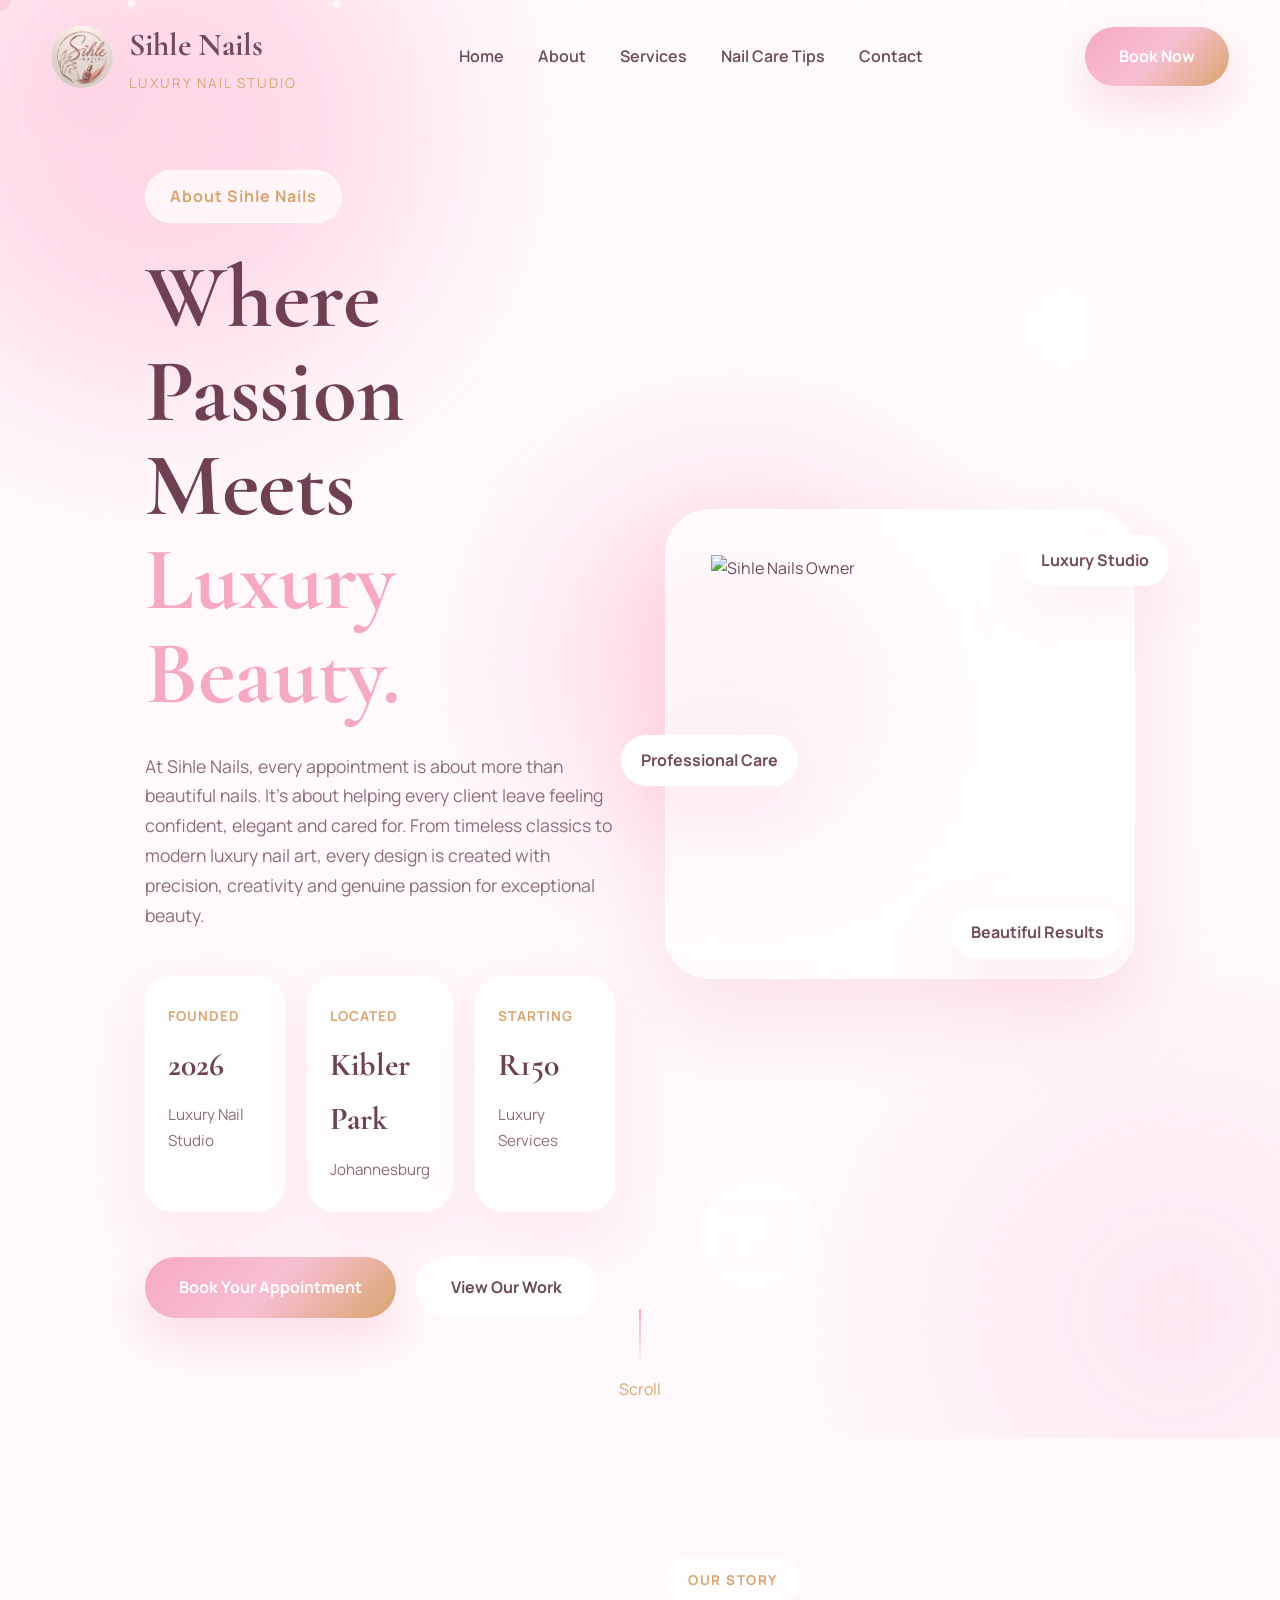
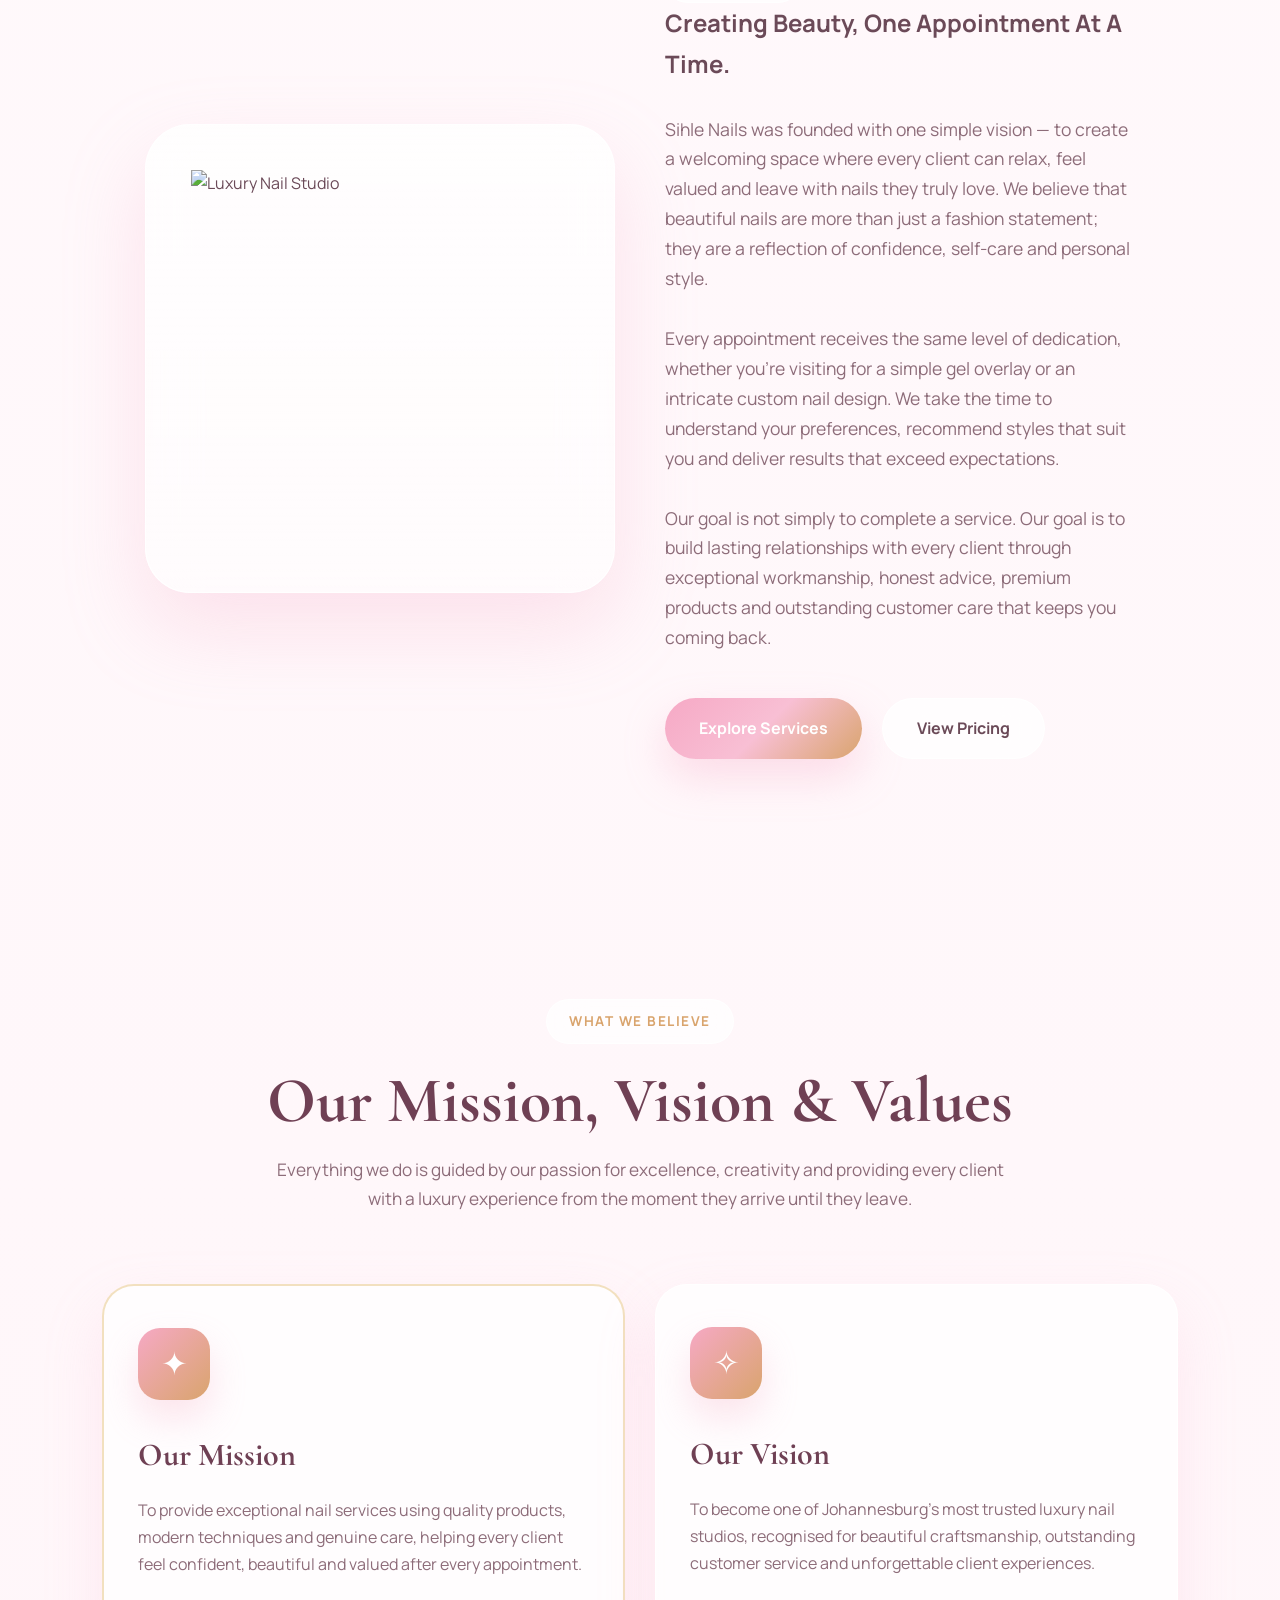
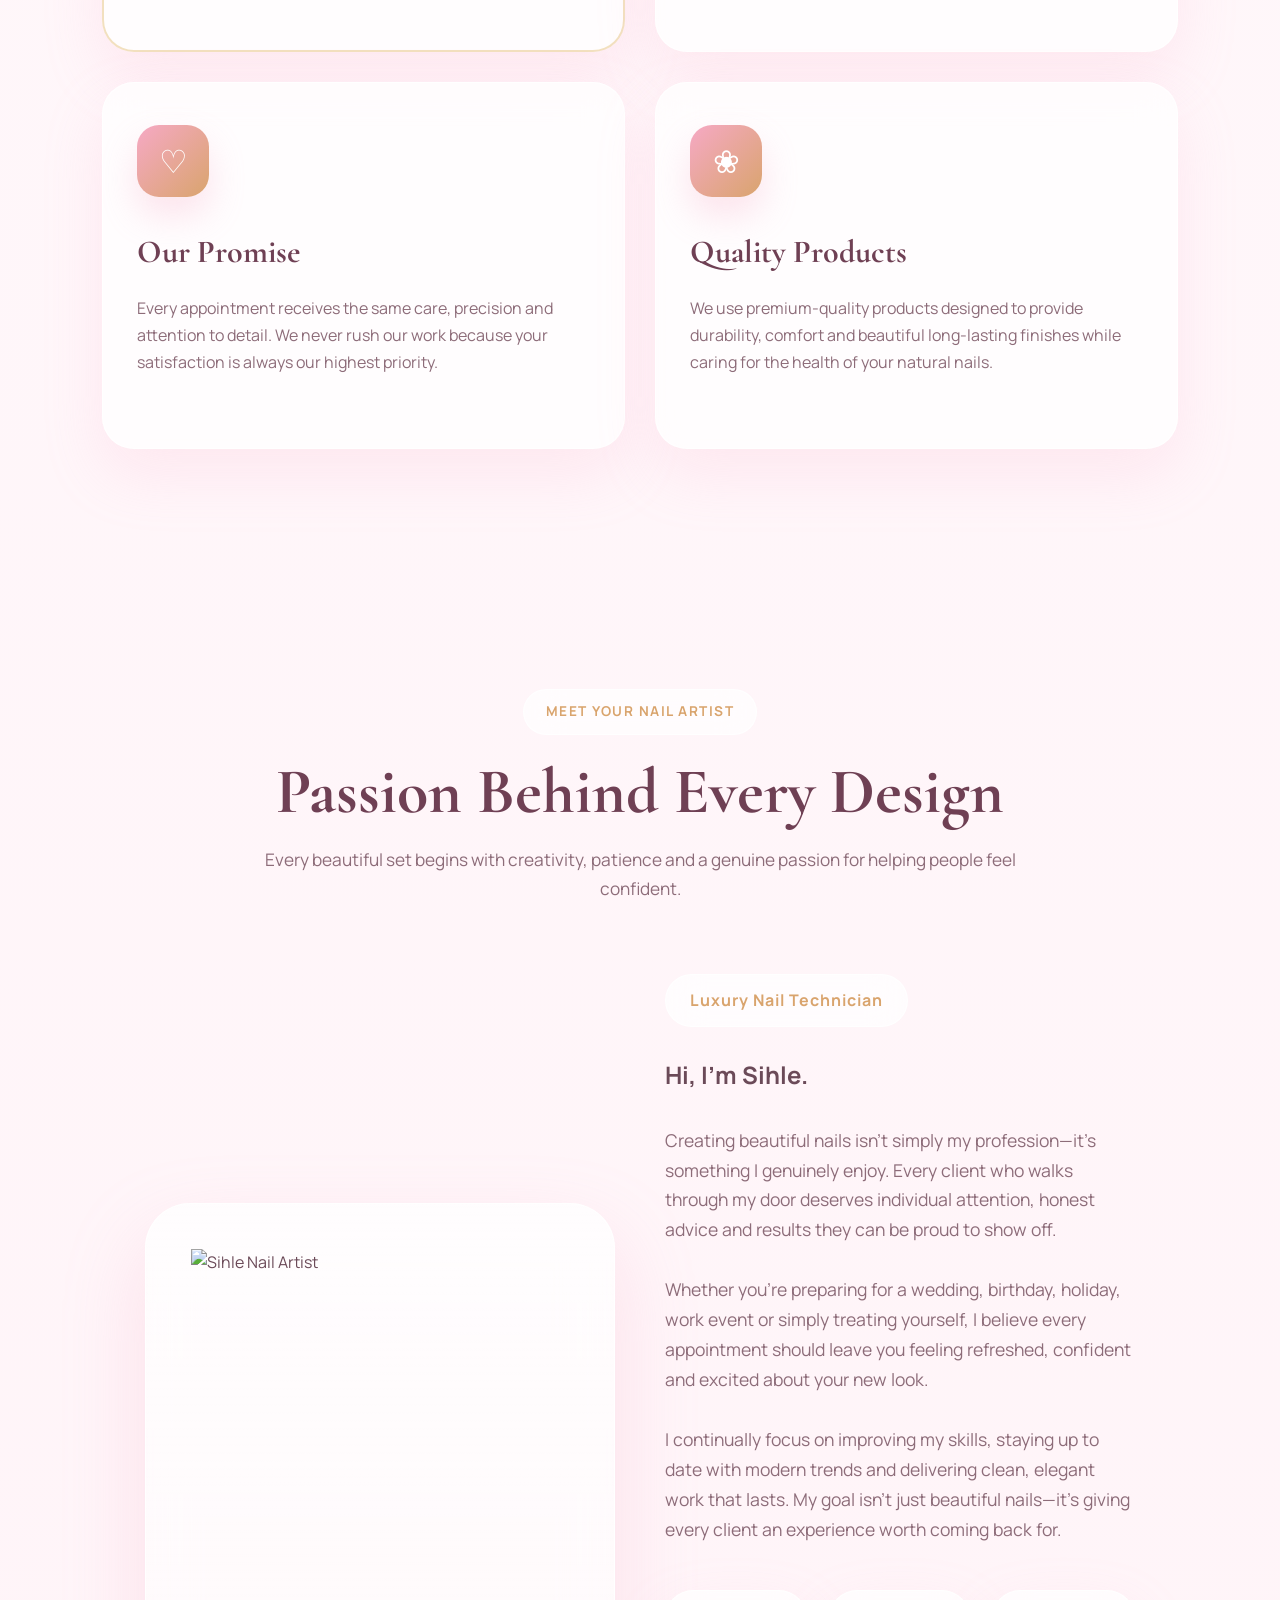
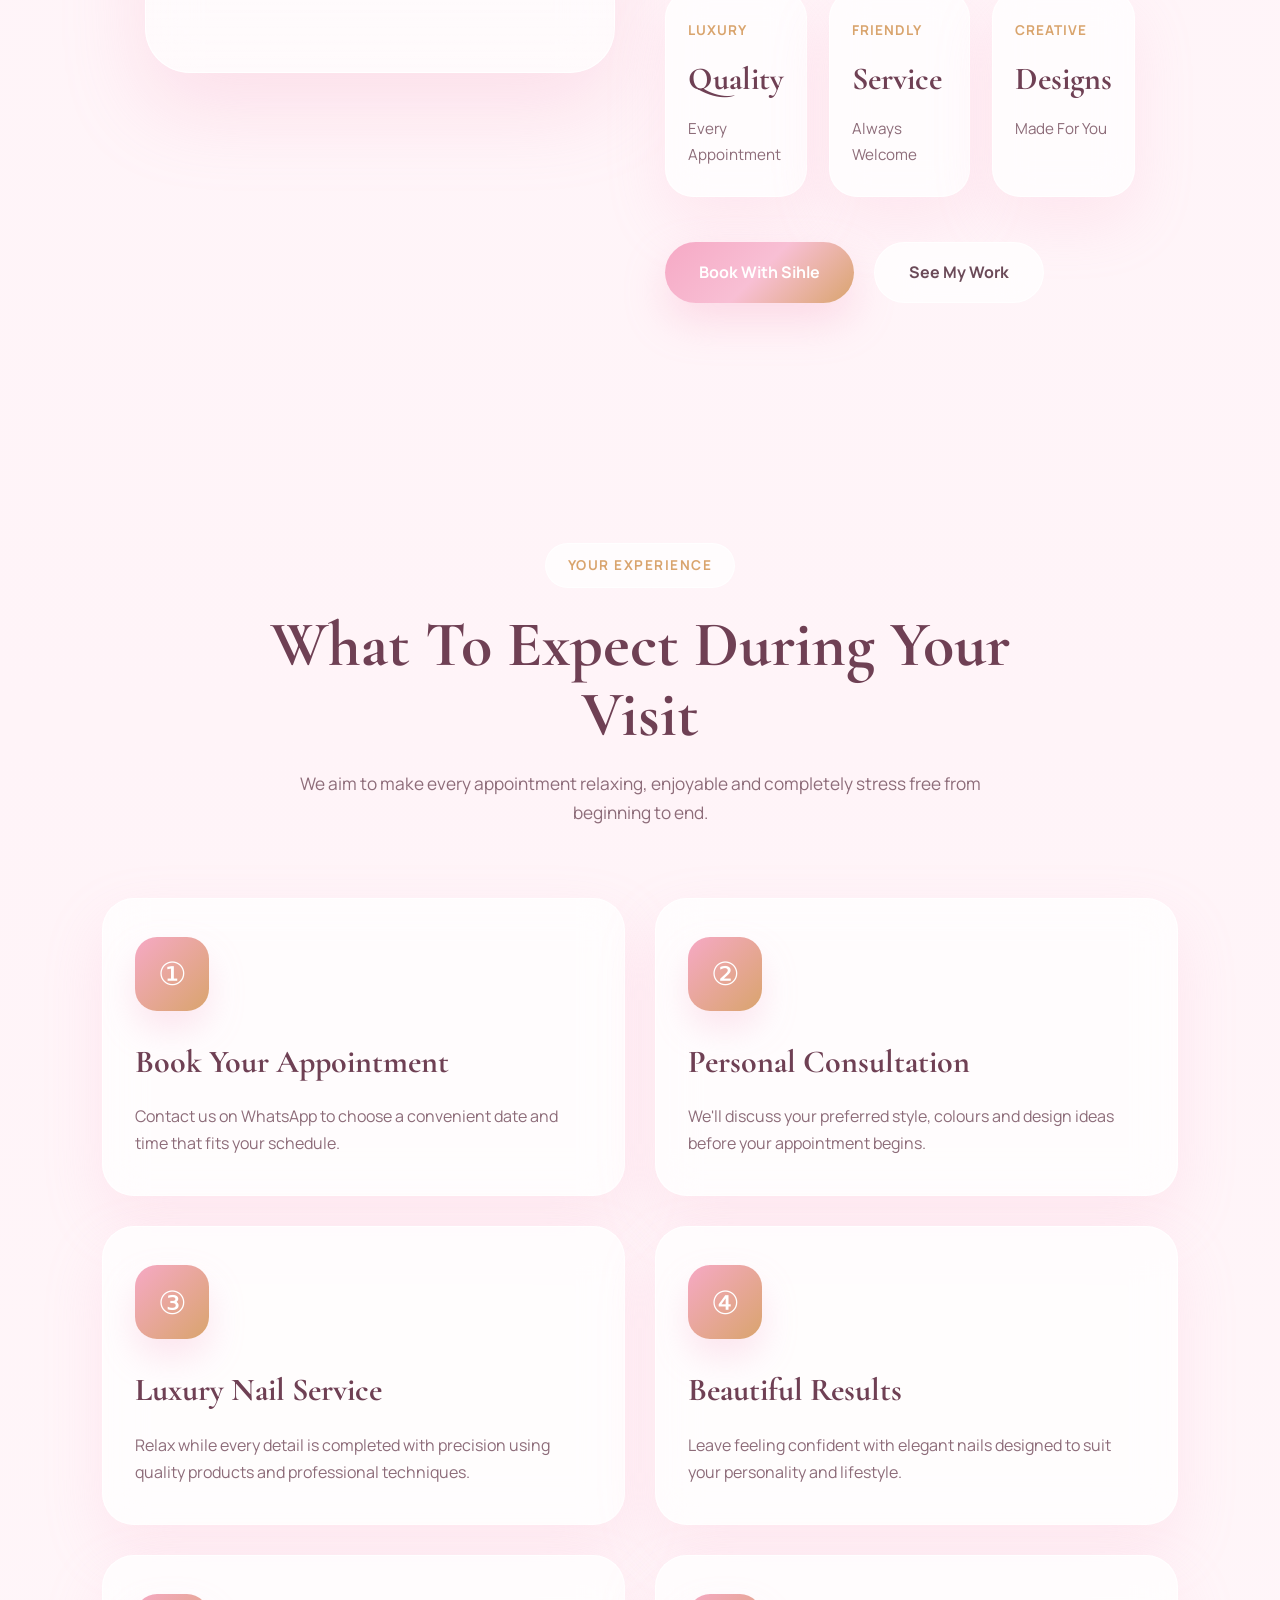
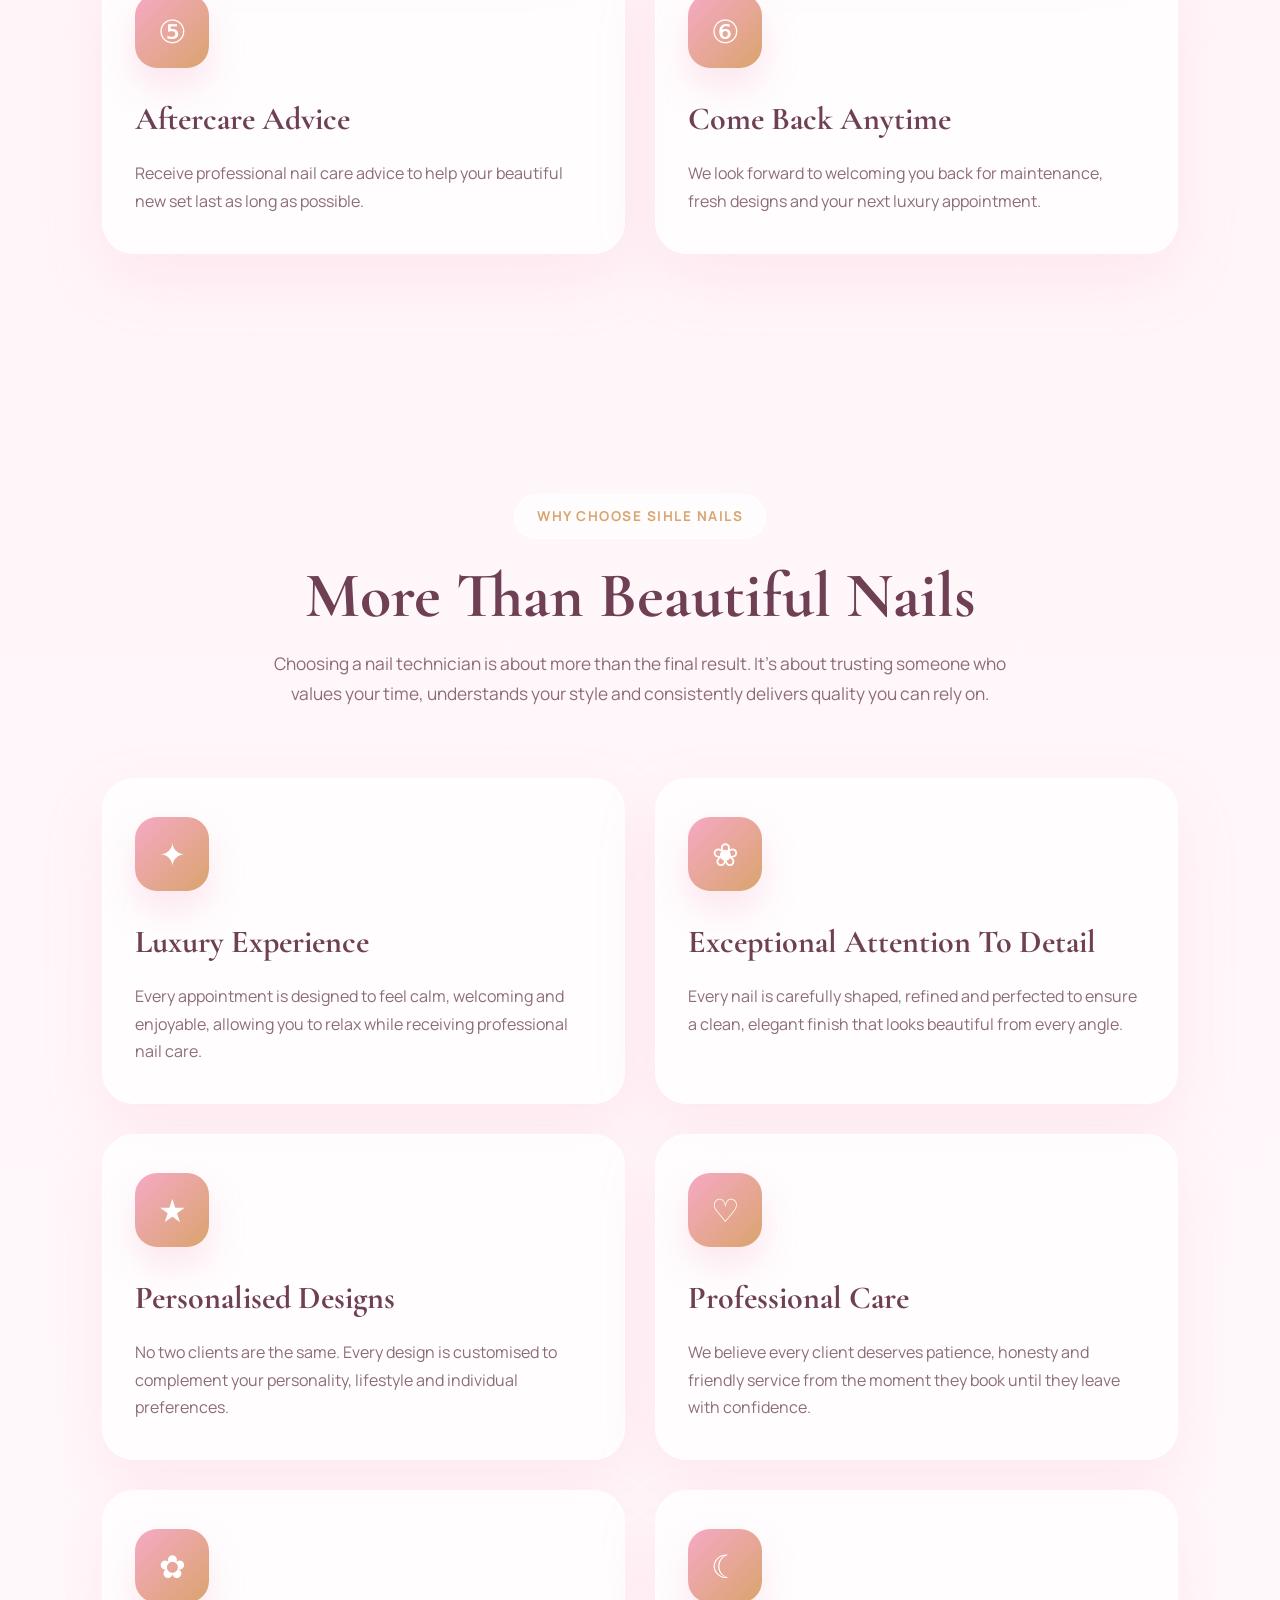
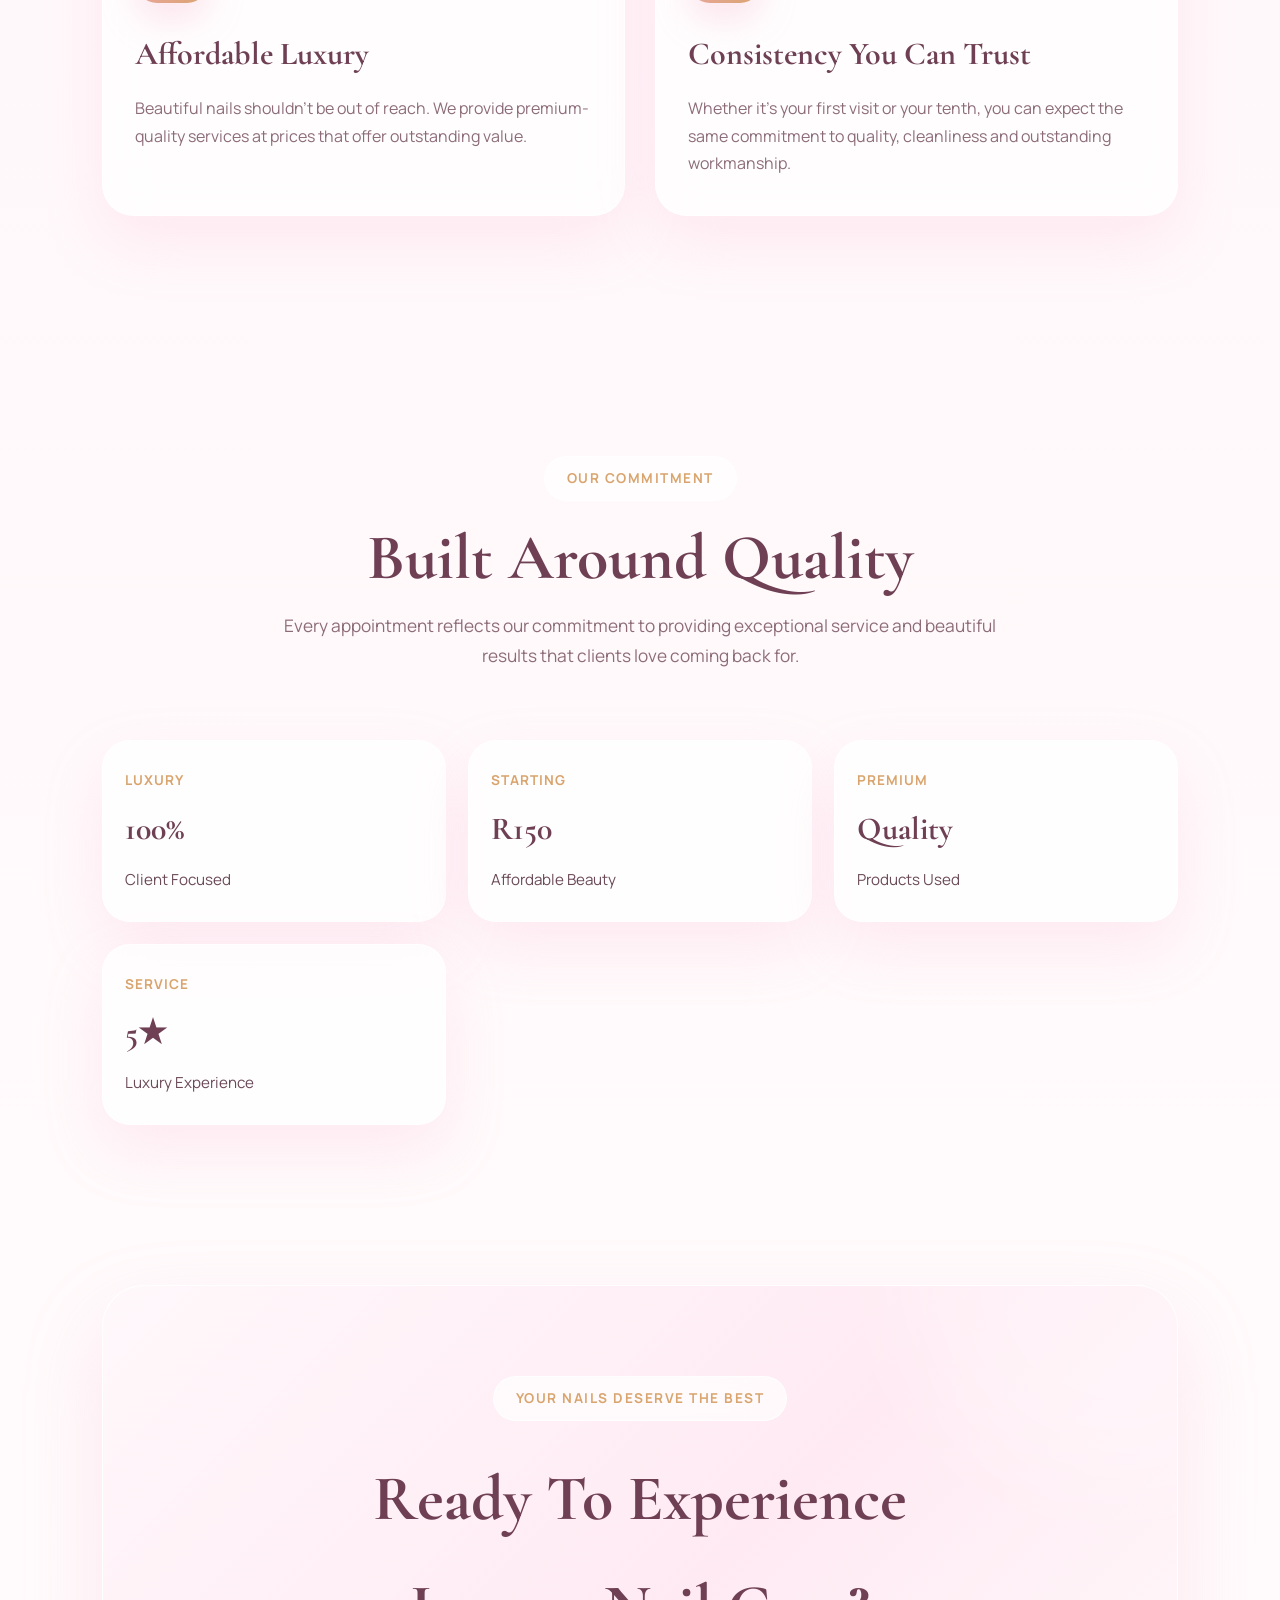
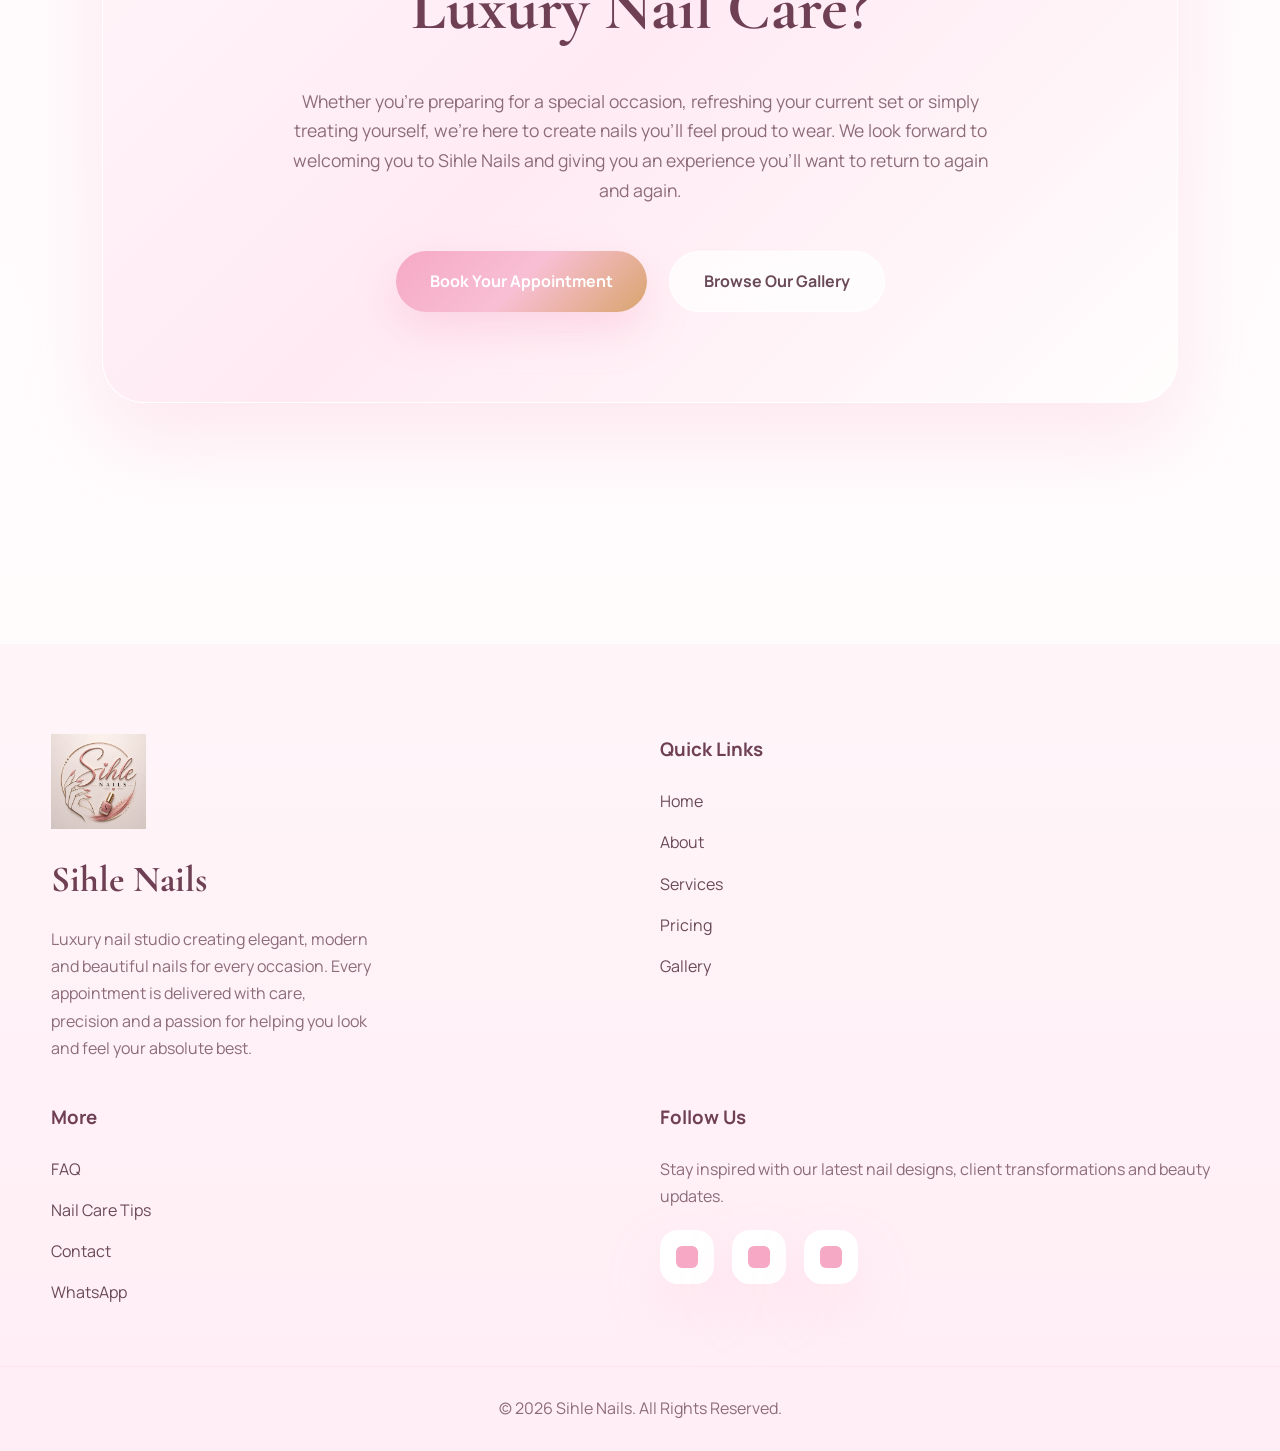
==== commit 4a341724: "Replace logo image with new file" ====
--- a/index.html
+++ b/index.html
@@ -47,7 +47,7 @@
 <div class="logo">
 
 <div class="logo-image">
-<img src="images/logo.png" alt="Sihle Nails Logo">
+<img src="IMG-20260713-WA0044(1).jpg " alt="Sihle Nails Logo">
 </div>
 
 <div class="logo-text">
@@ -751,7 +751,7 @@
 
         <div class="footer-brand">
 
-            <img src="images/logo.png" alt="Sihle Nails Logo">
+            <img src="IMG-20260713-WA0044(1).jpg" alt="Sihle Nails Logo">
 
             <h2>Sihle Nails</h2>
 
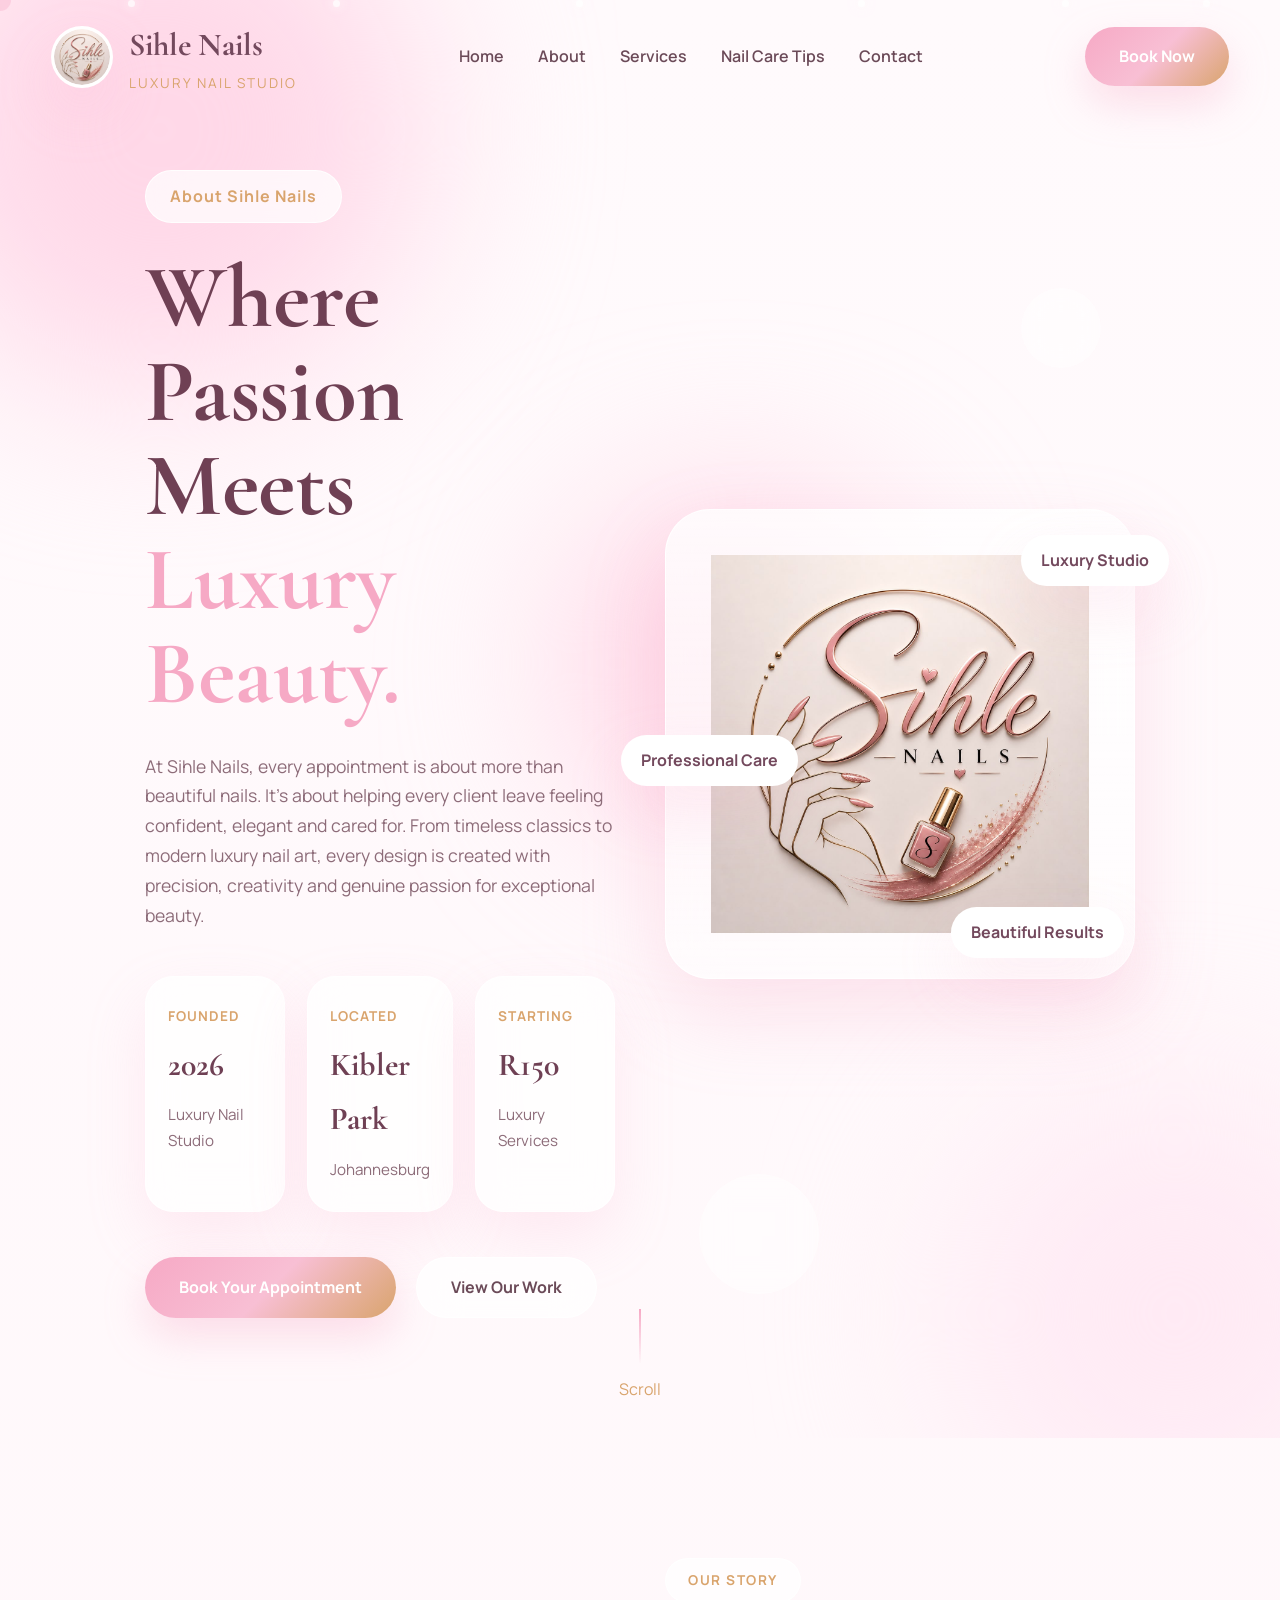
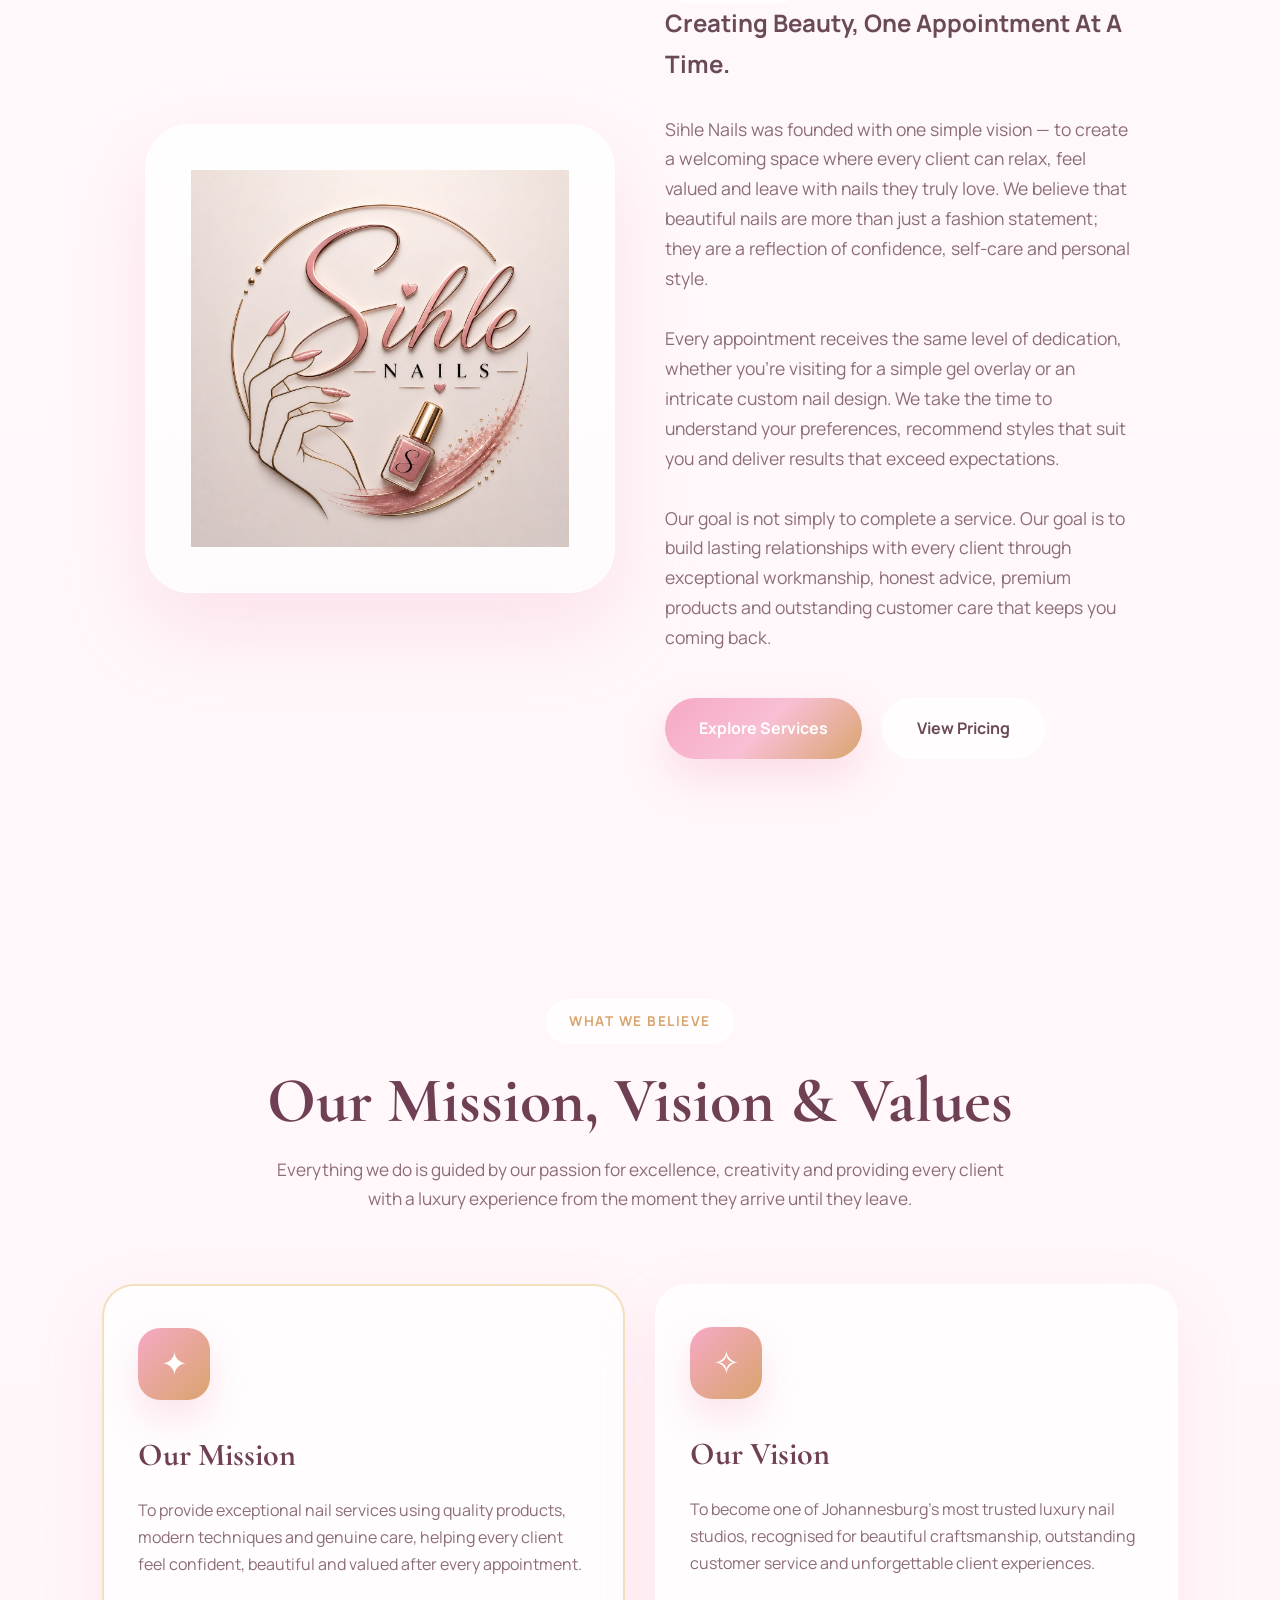
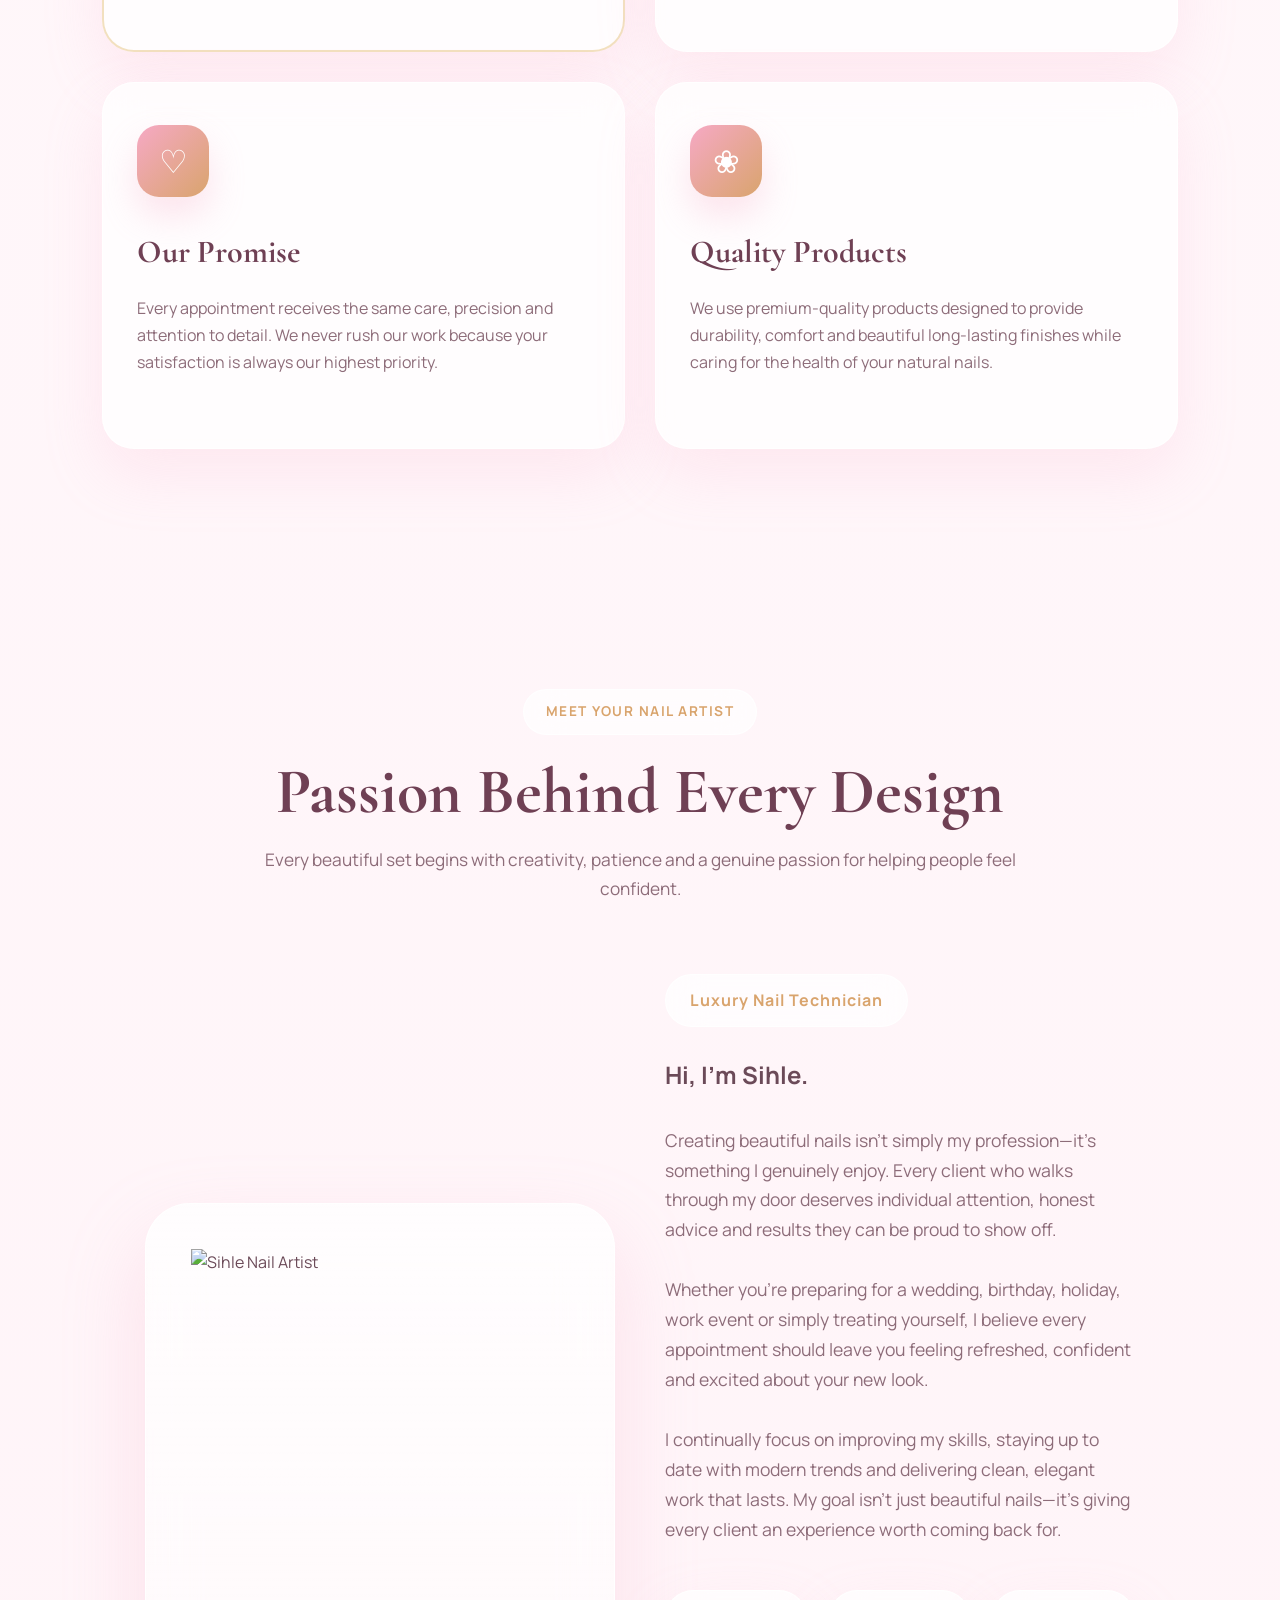
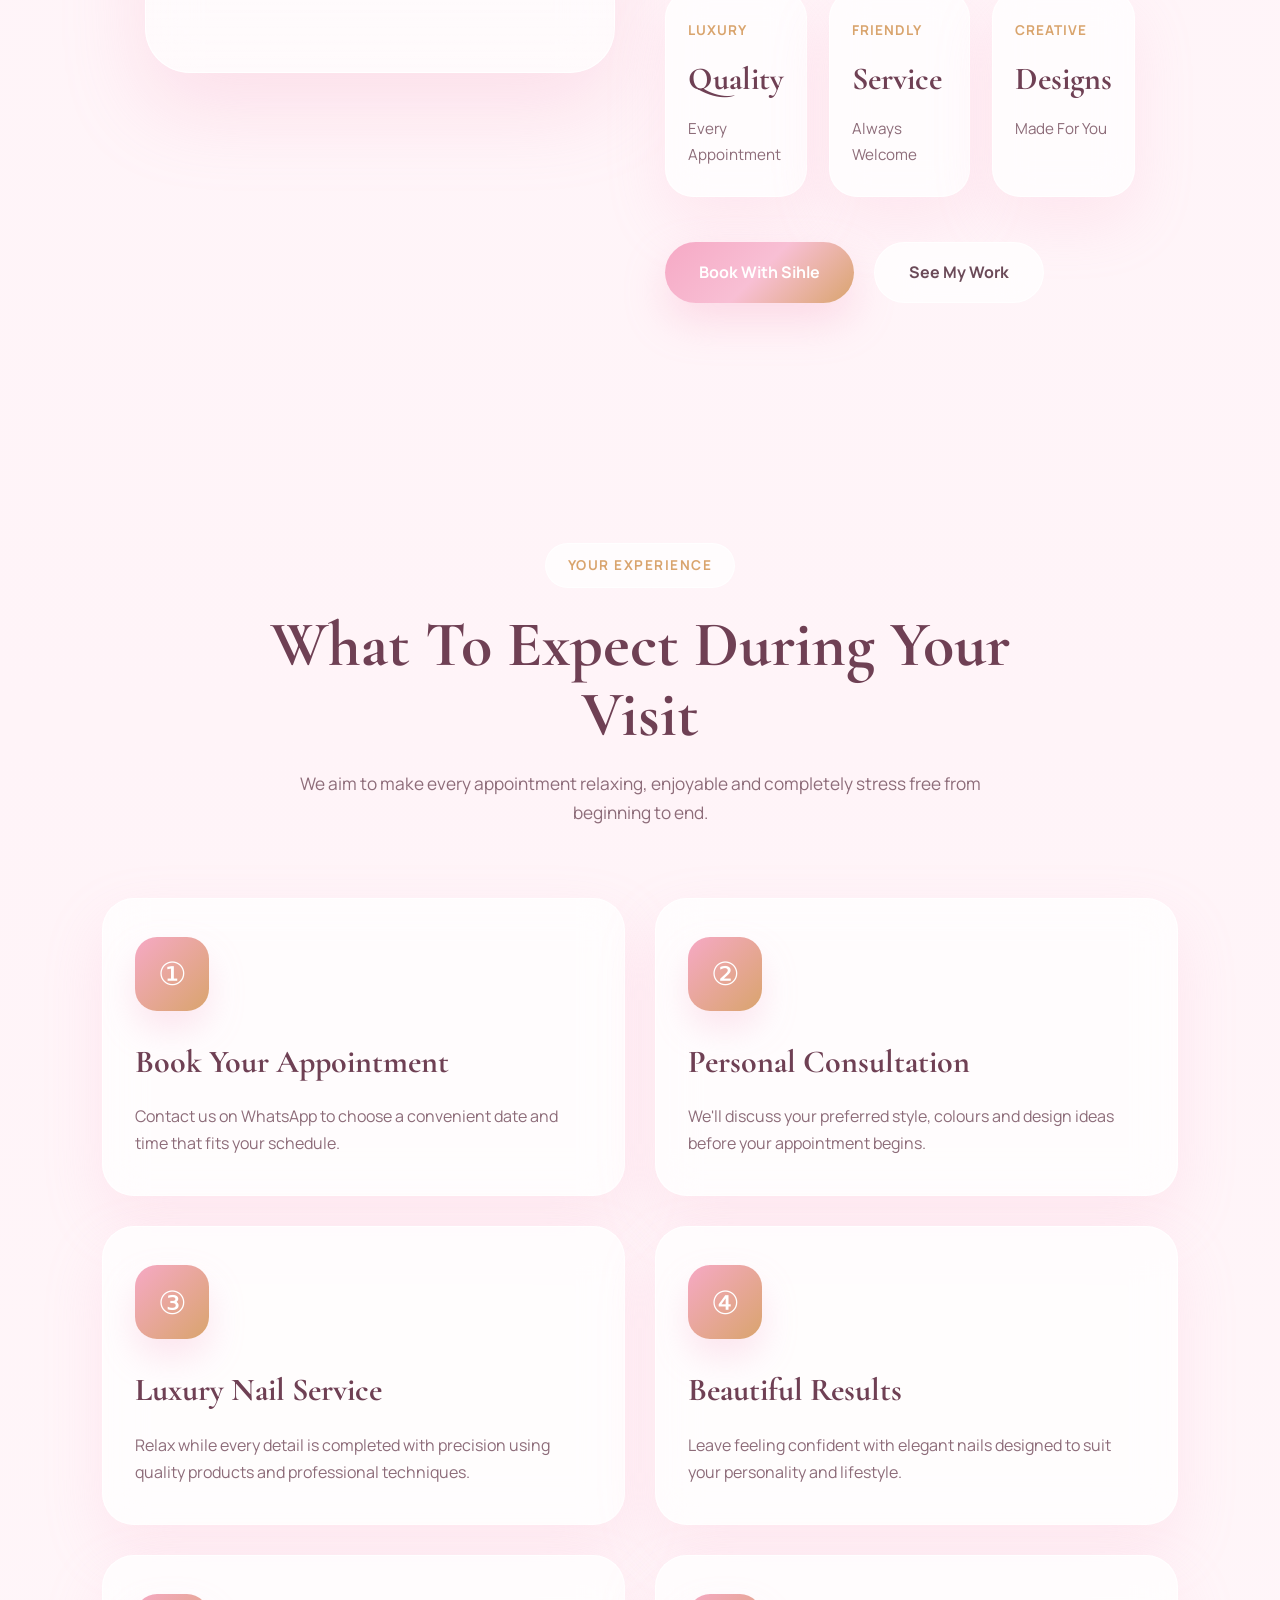
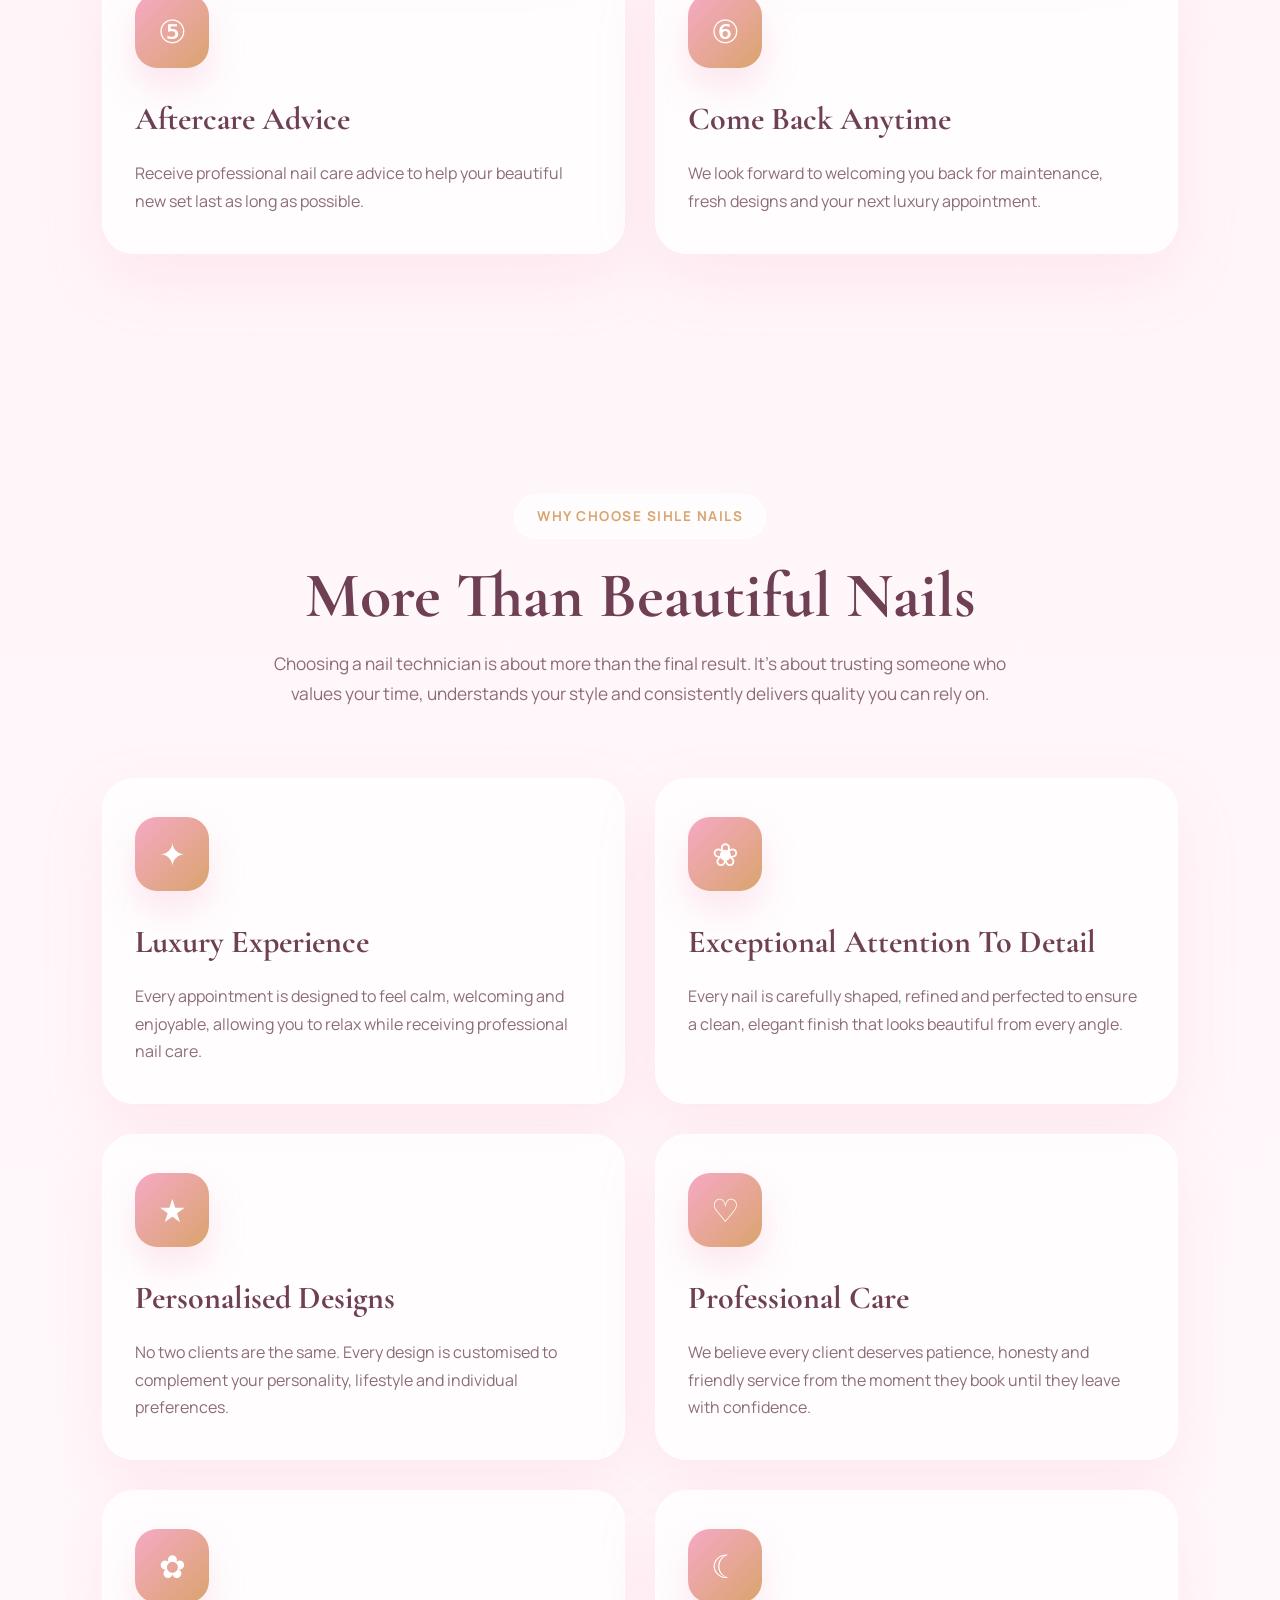
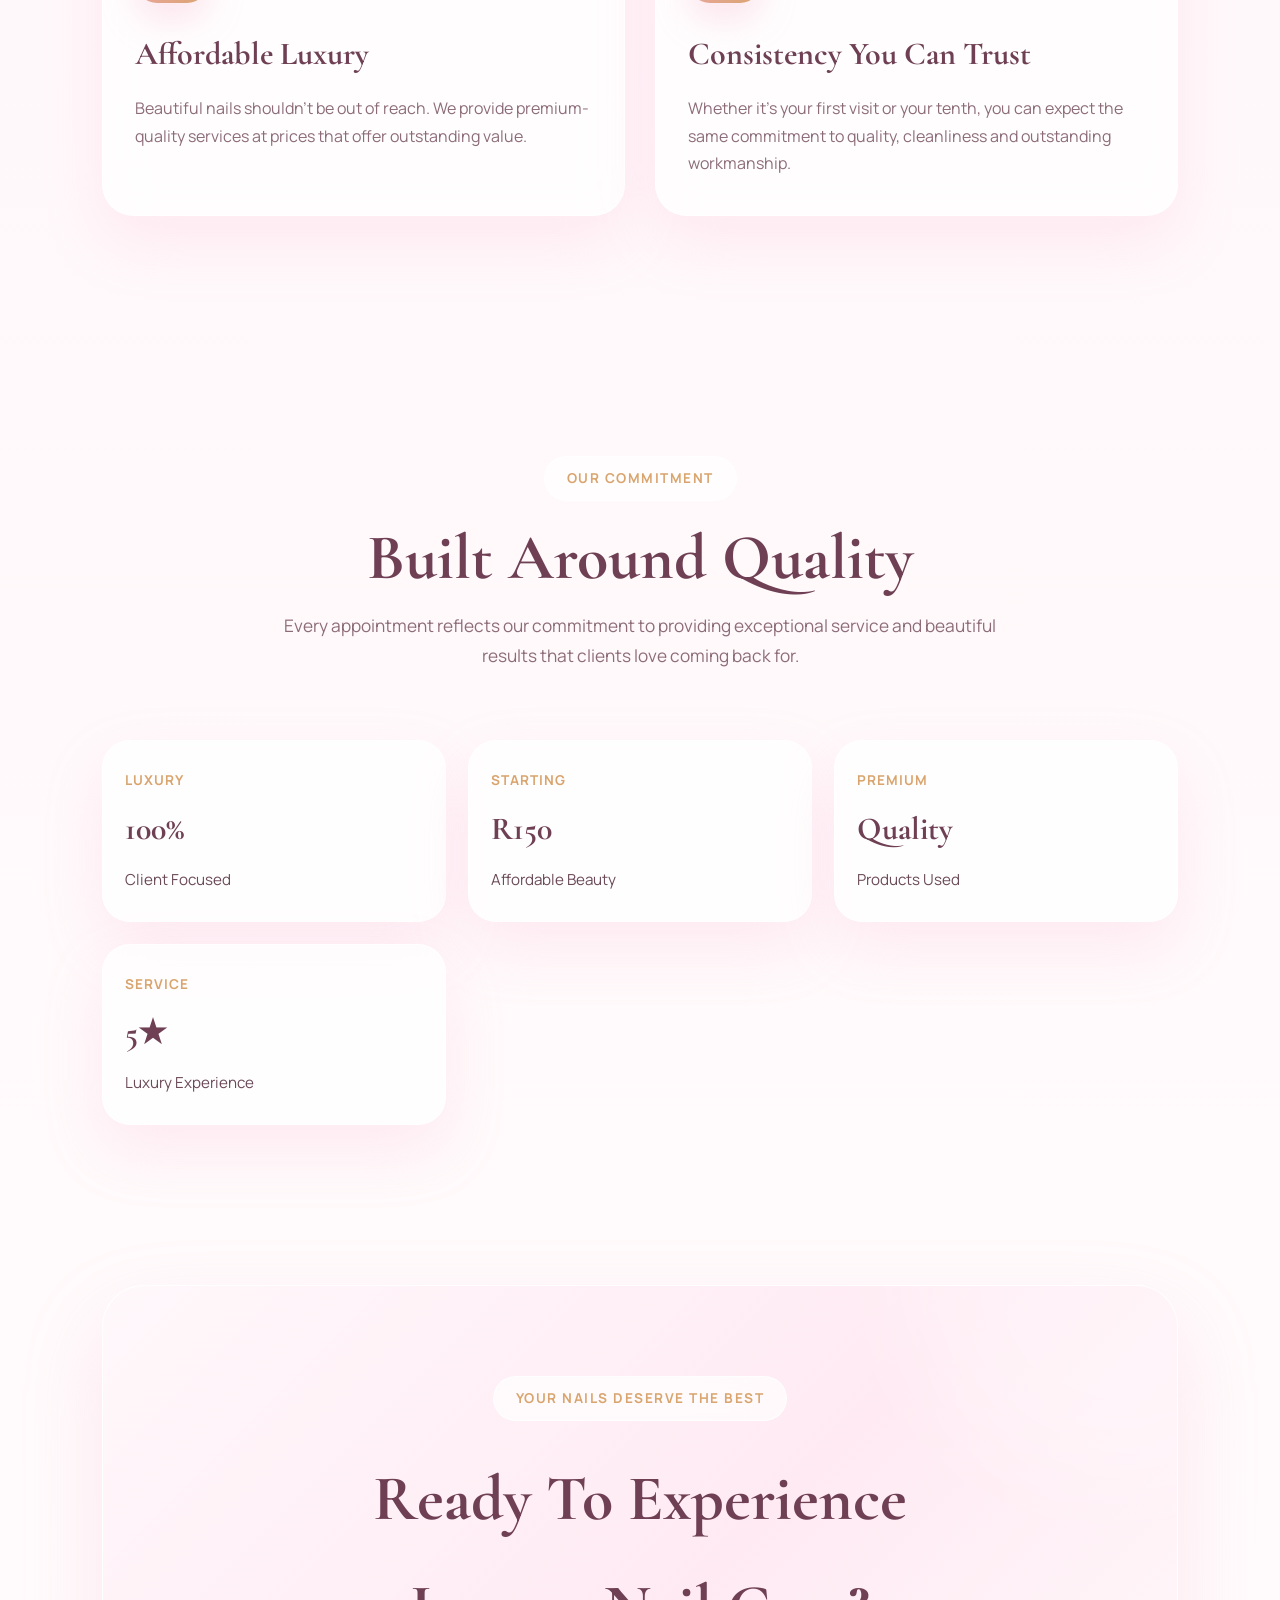
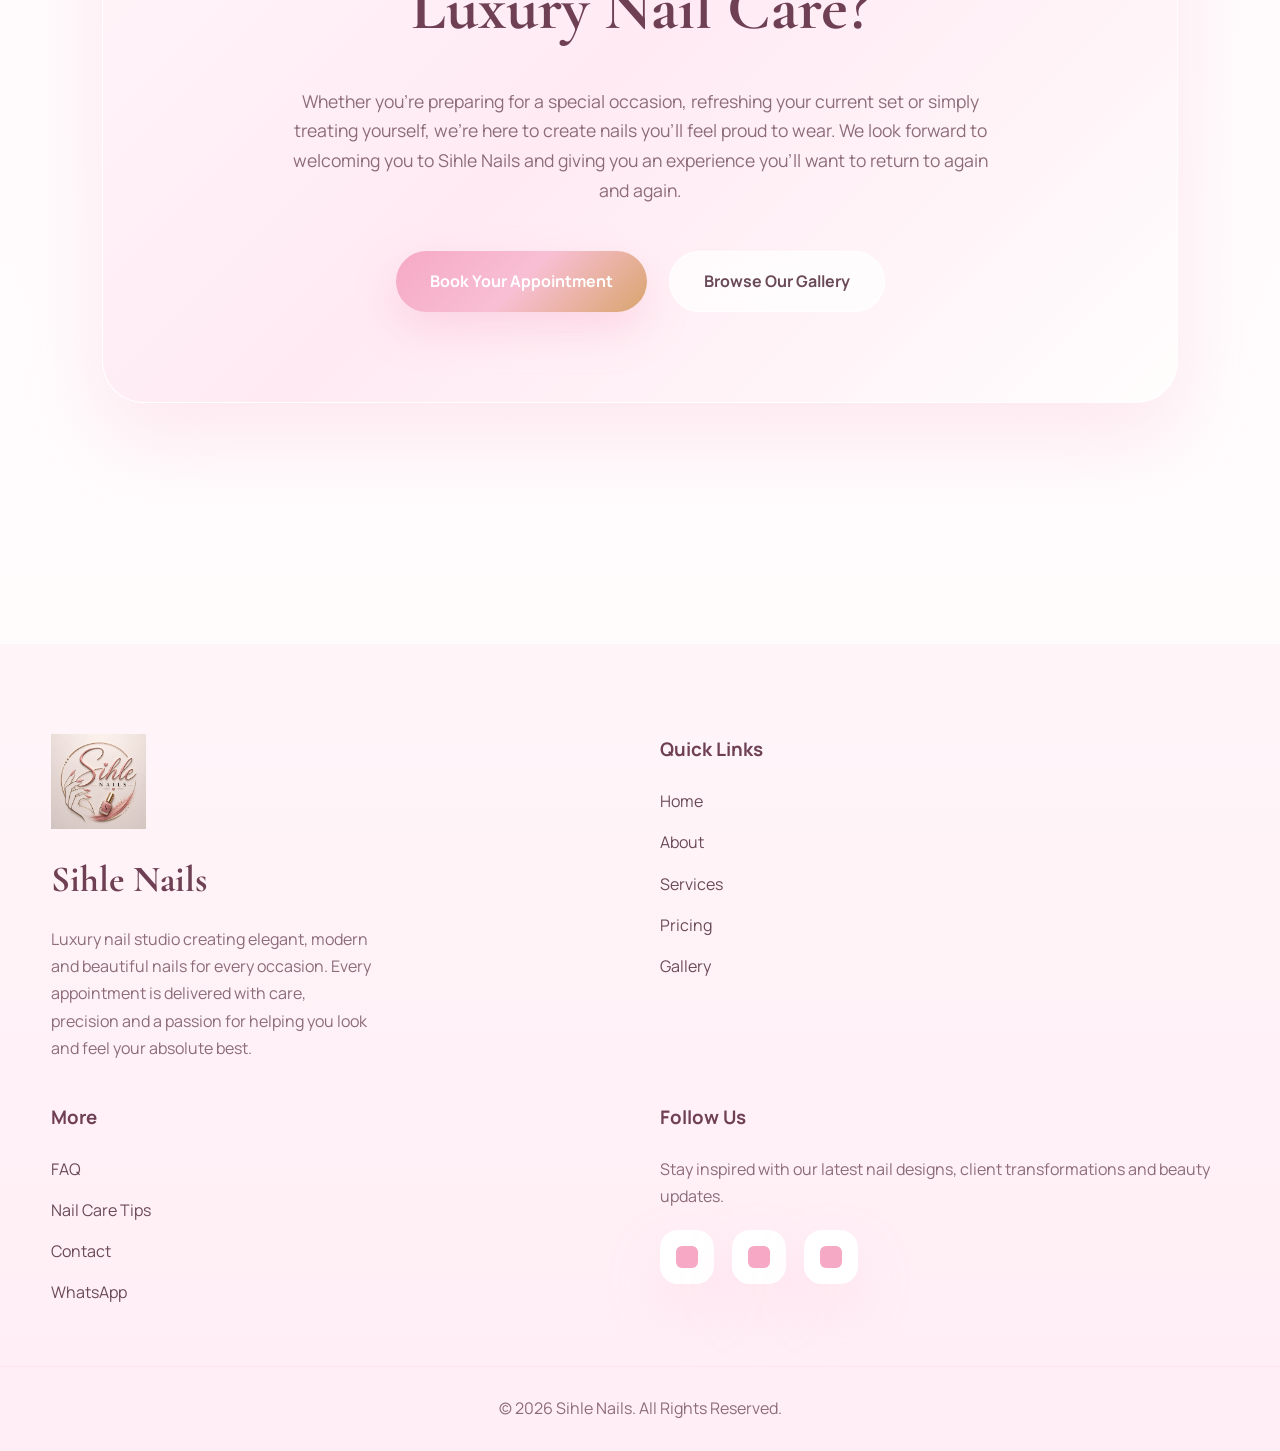
==== commit 3d0e313f: "Update page title and image sources in index.html" ====
--- a/index.html
+++ b/index.html
@@ -11,7 +11,7 @@
 
 <meta name="author" content="Sihle Nails">
 
-<title>About | Sihle Nails</title>
+<title>Homepage | Sihle Nails</title>
 
 <link rel="preconnect" href="https://fonts.googleapis.com">
 
@@ -178,7 +178,7 @@
 
 <div class="hero-image-card">
 
-<img src="images/about.jpg" alt="Sihle Nails Owner">
+<img src="IMG-20260713-WA0044(1).jpg" alt="Sihle Nails Owner">
 
 <div class="floating-badge badge-one">
 Luxury Studio
@@ -216,7 +216,7 @@
 
 <div class="hero-image-card">
 
-<img src="images/story.jpg" alt="Luxury Nail Studio">
+<img src="IMG-20260713-WA0044(1).jpg" alt="Luxury Nail Studio">
 
 </div>
 
--- a/style.css
+++ b/style.css
@@ -428,7 +428,24 @@
 
     background:white;
 
+    display:flex;
+    align-items:center;
+    justify-content:center;
+
+    border:3px solid rgba(255,255,255,.9);
+
     box-shadow:var(--shadow);
+
+}
+
+.logo-image img{
+
+    width:100%;
+    height:100%;
+
+    object-fit:cover;
+
+    border-radius:50%;
 
 }
 
@@ -3443,4 +3460,4 @@
         text-align:left;
     }
 
-}+}
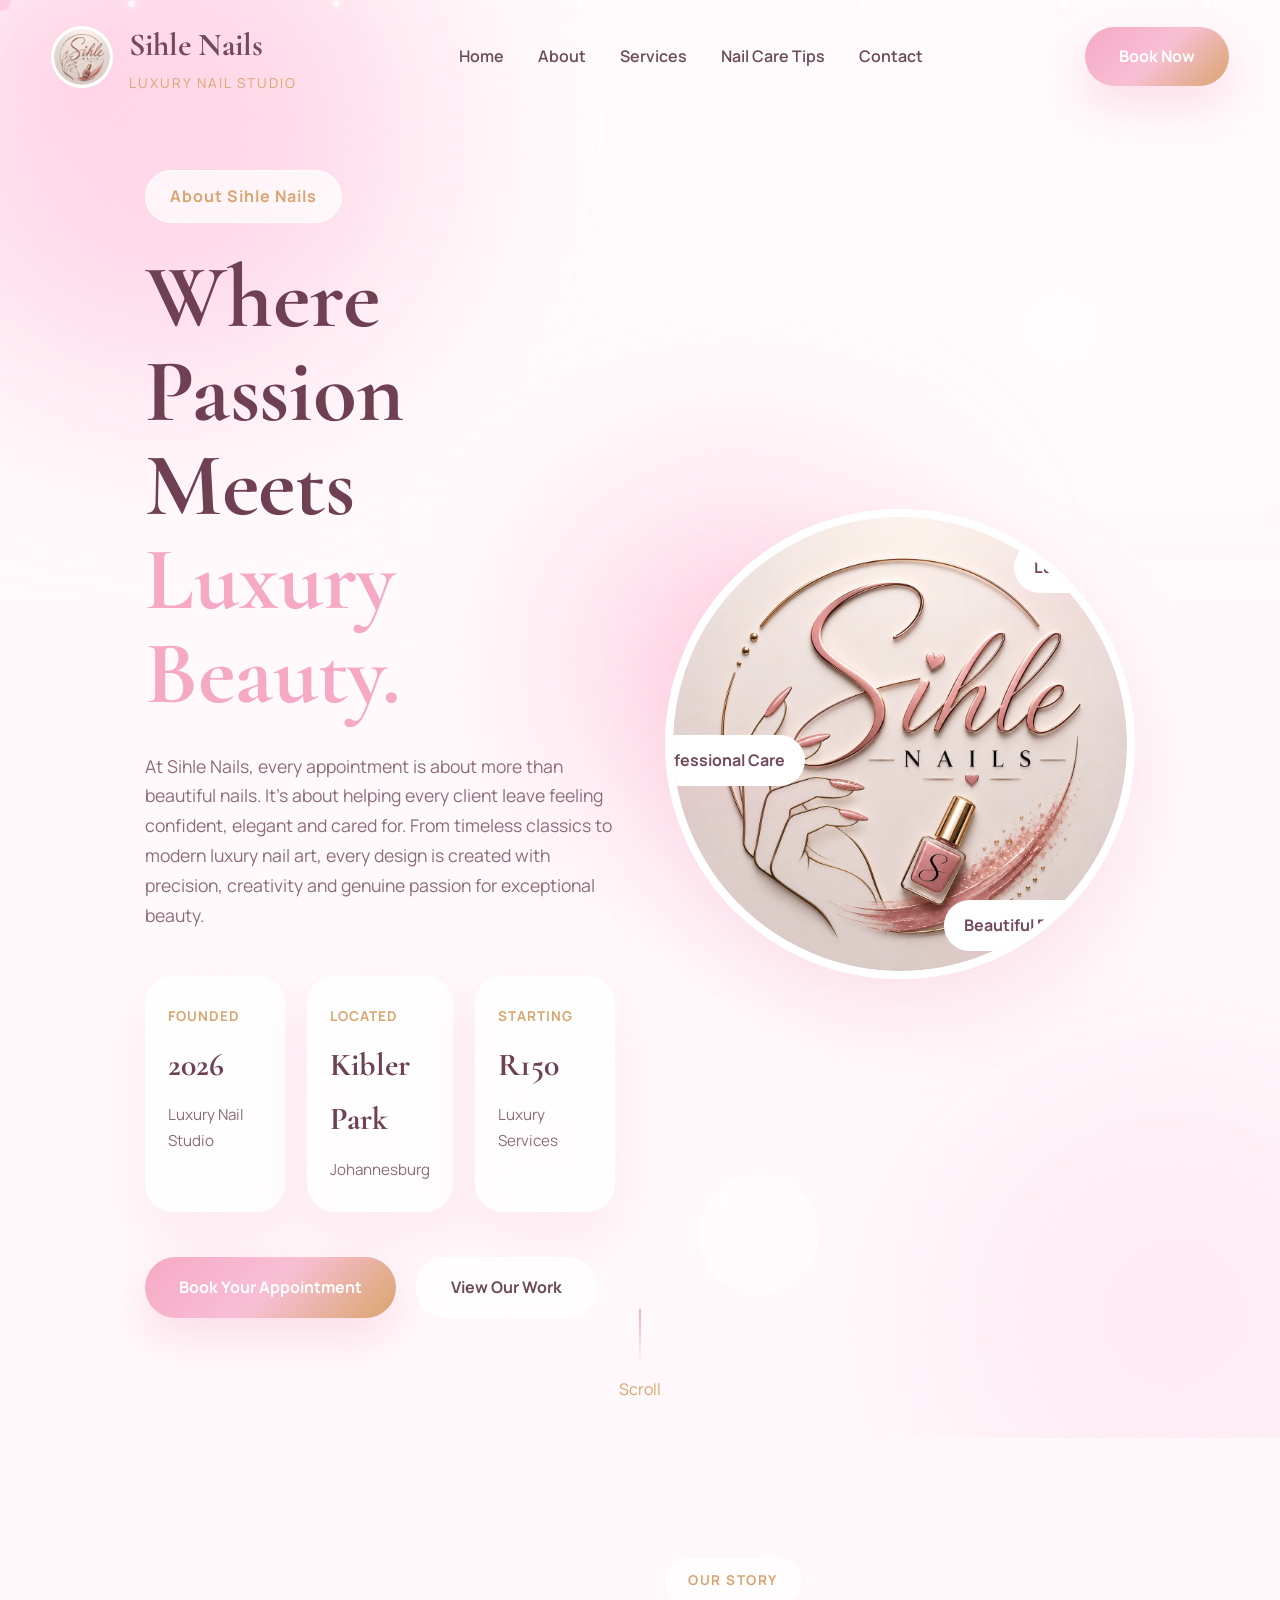
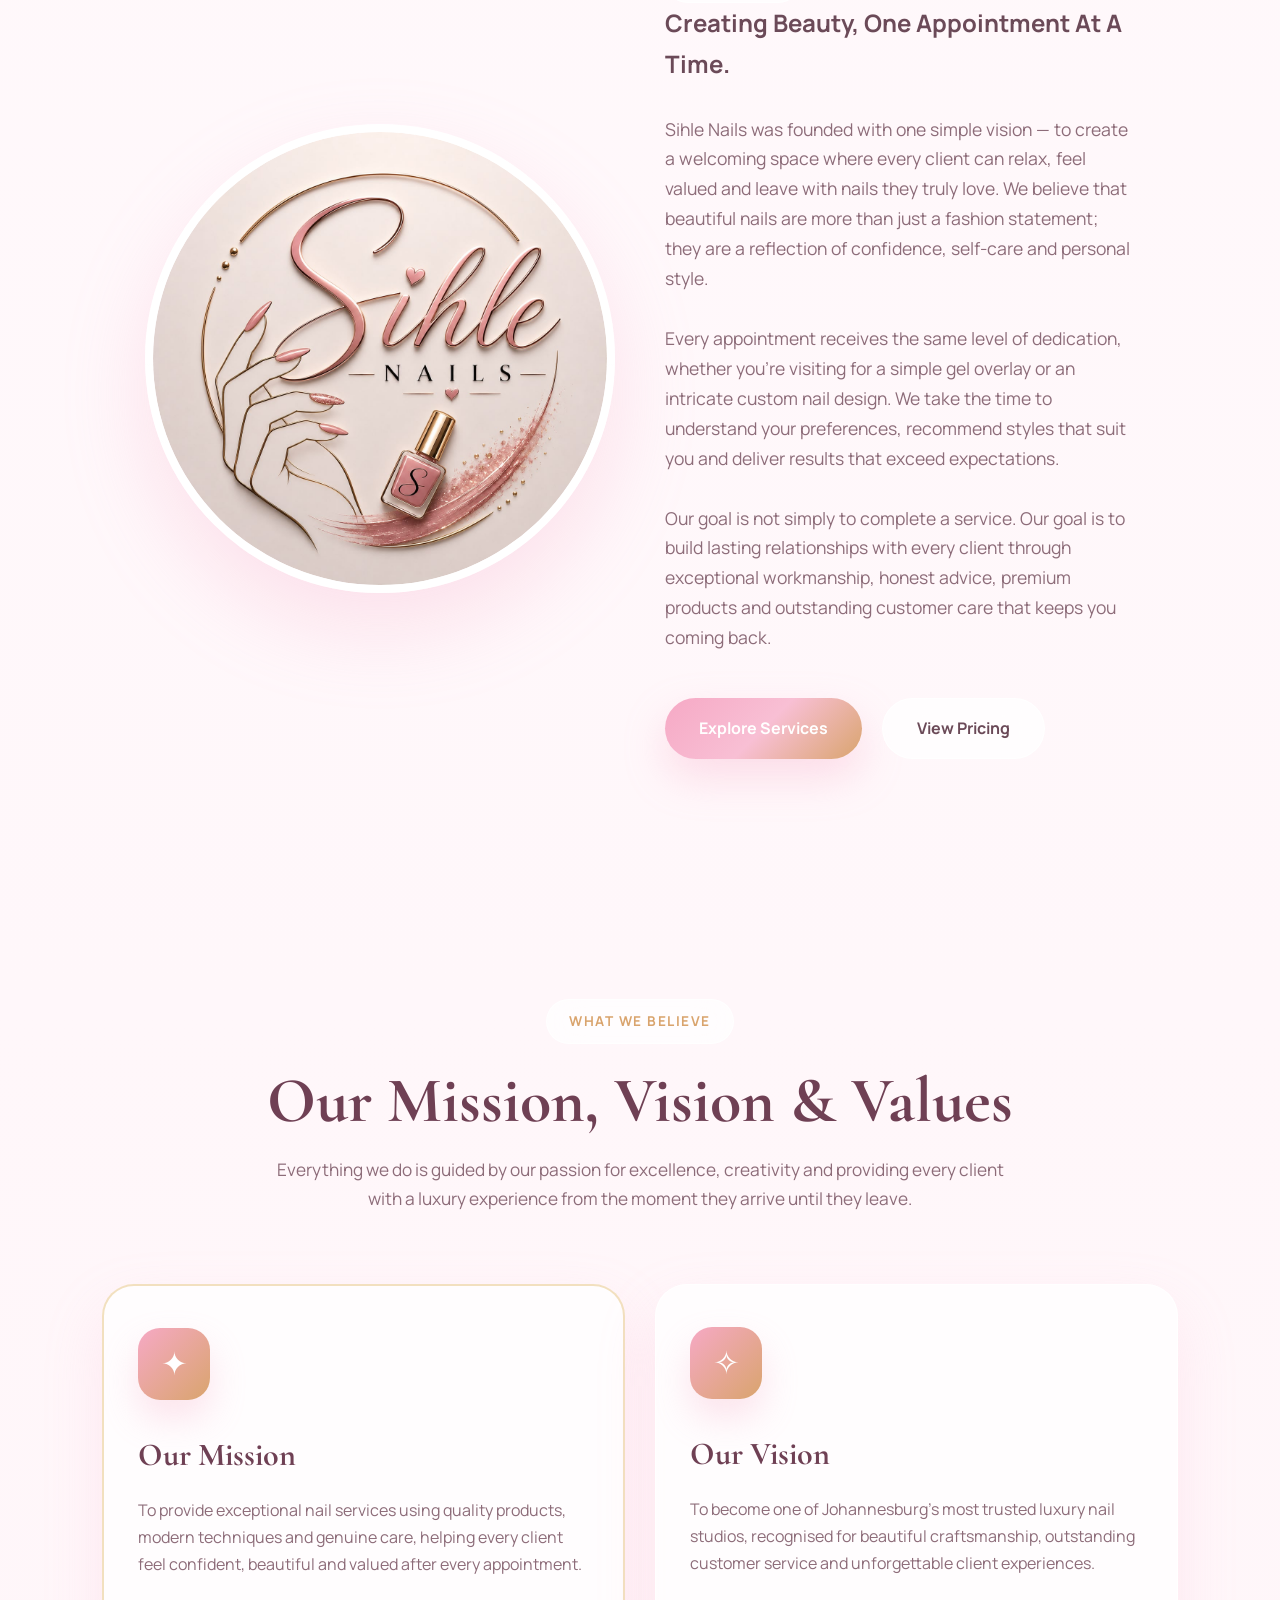
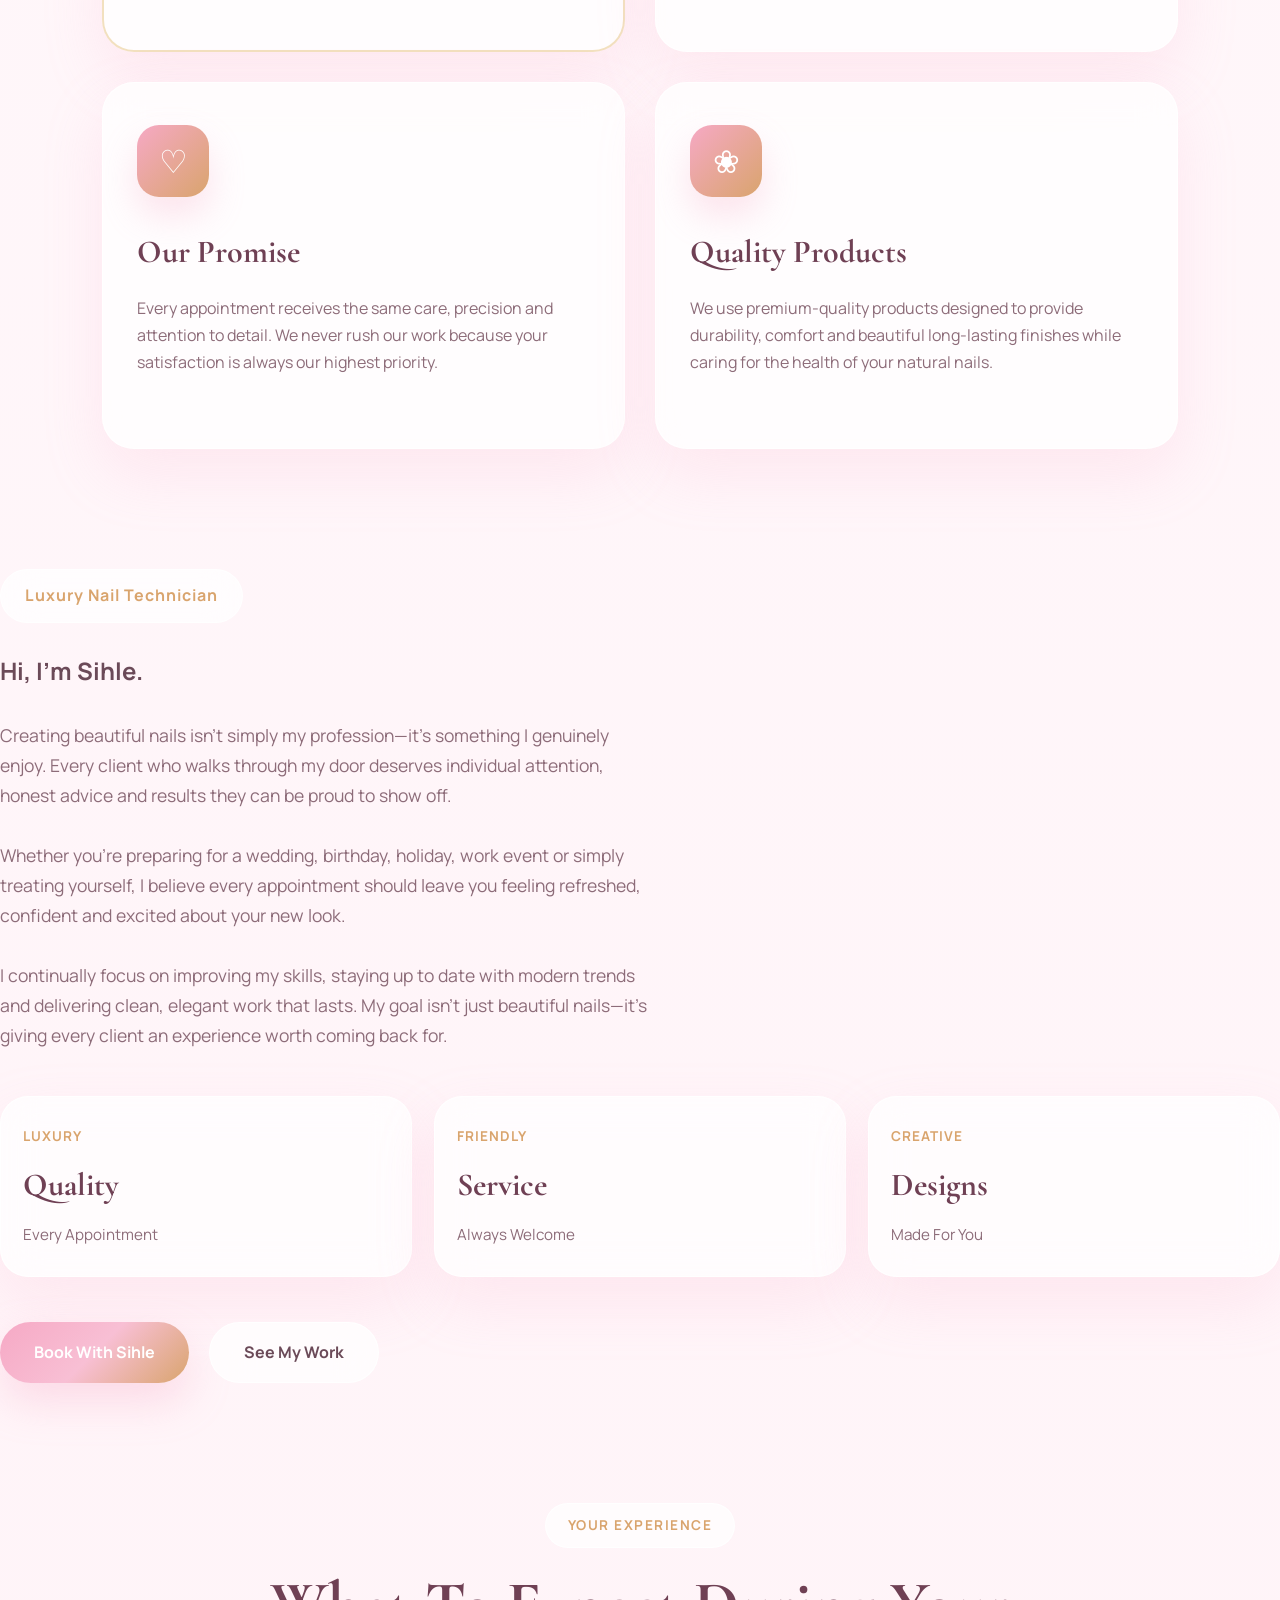
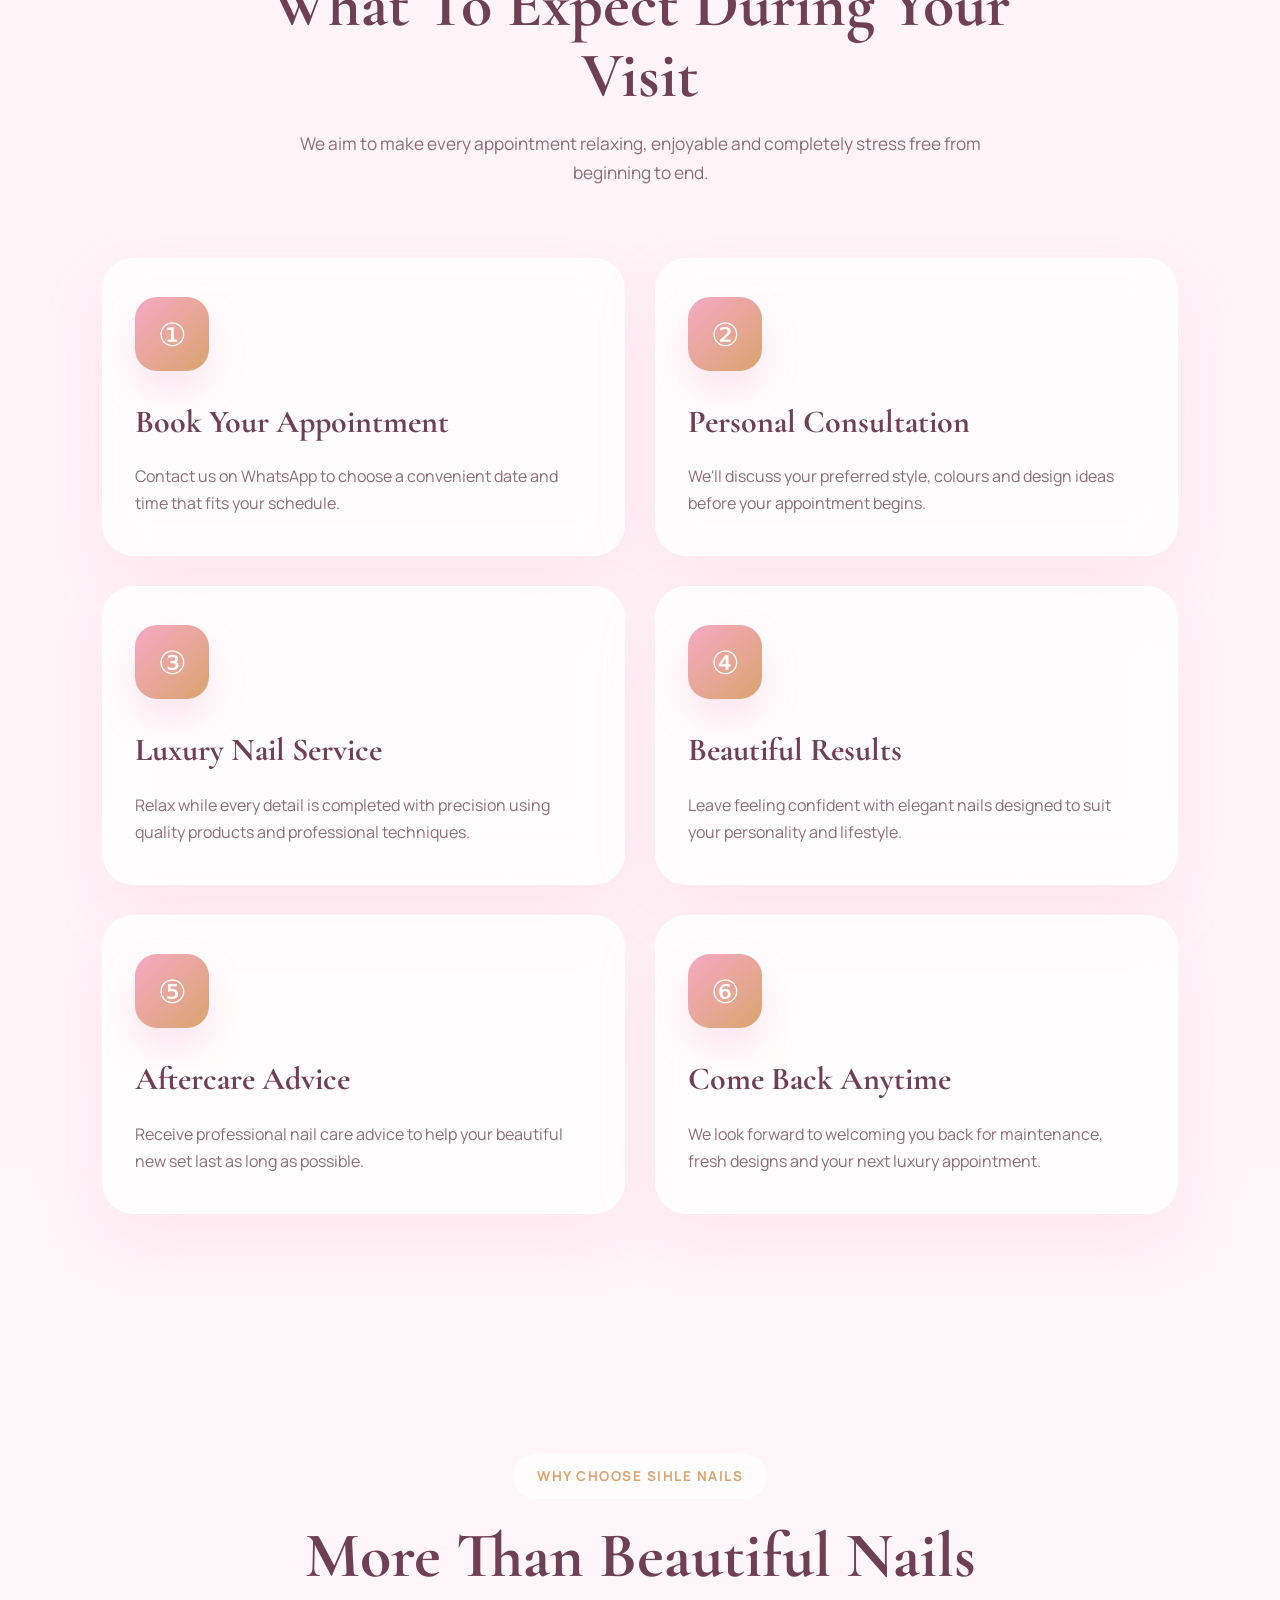
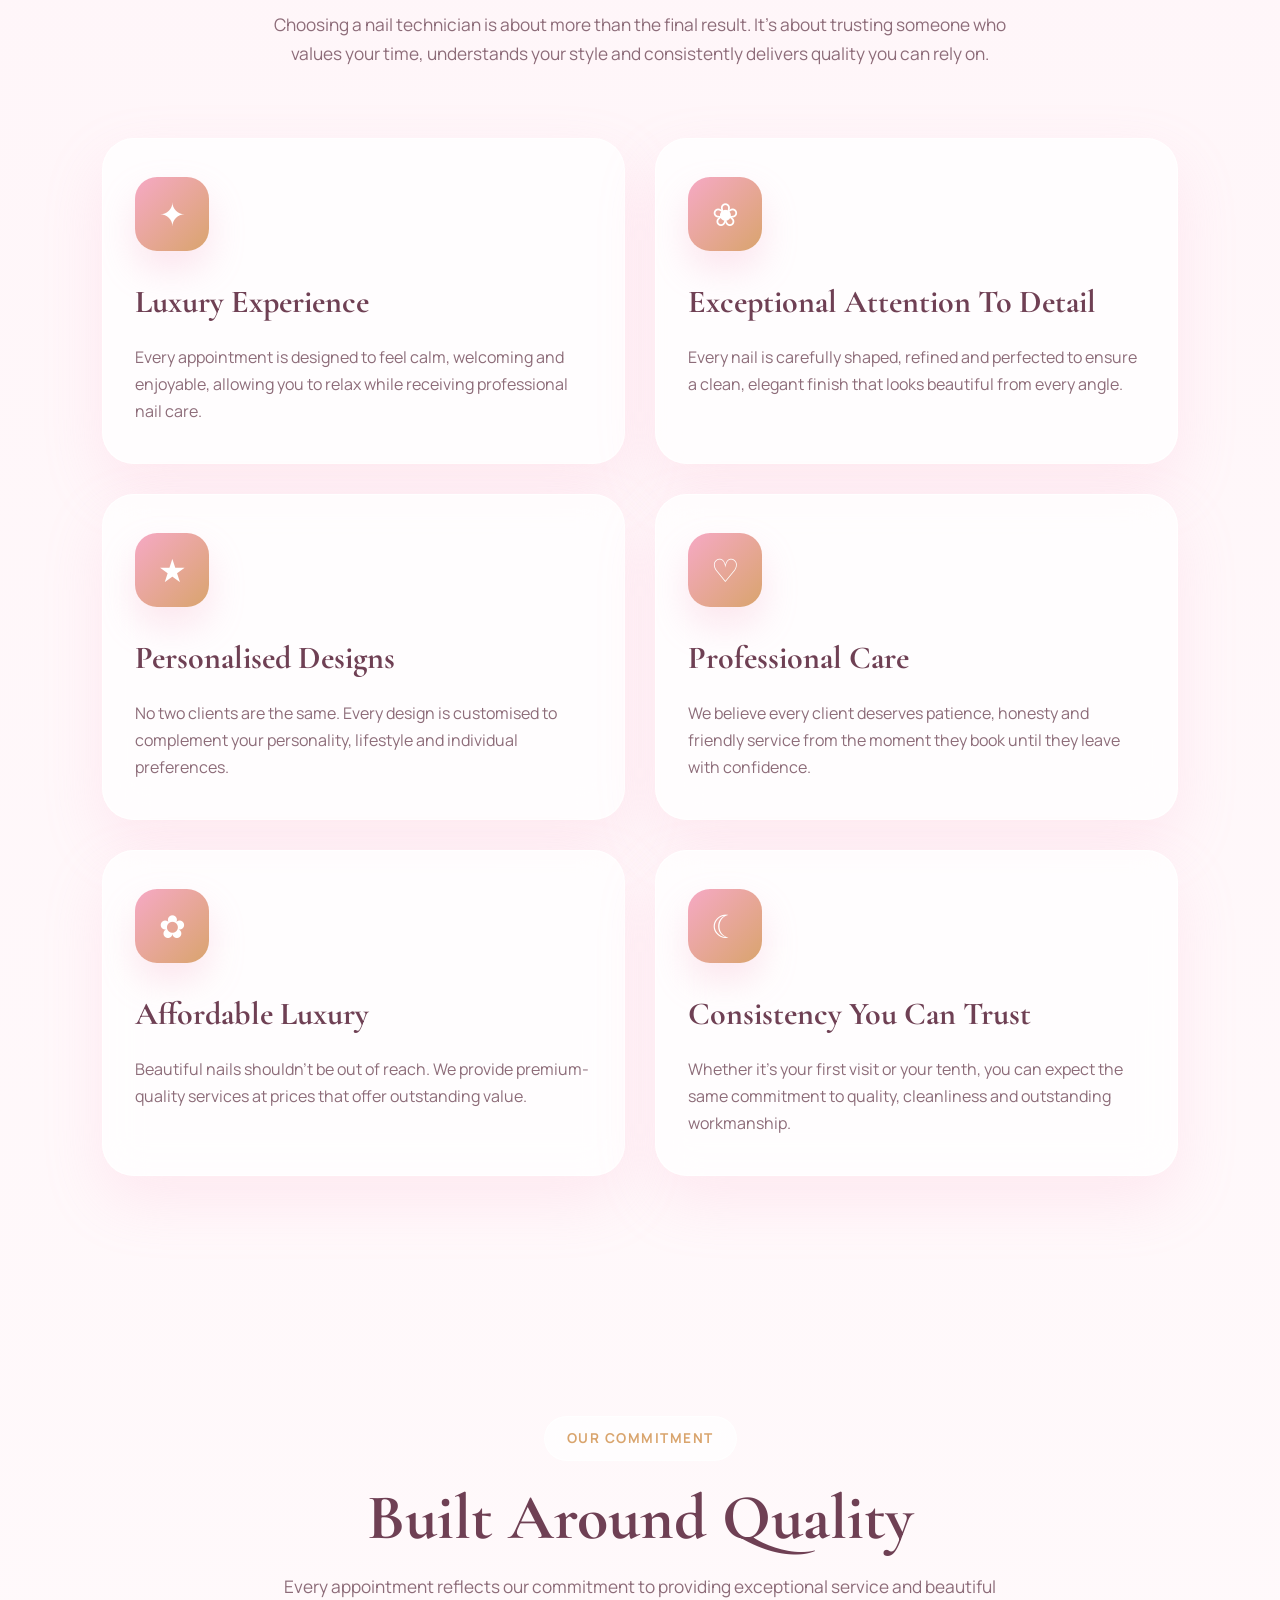
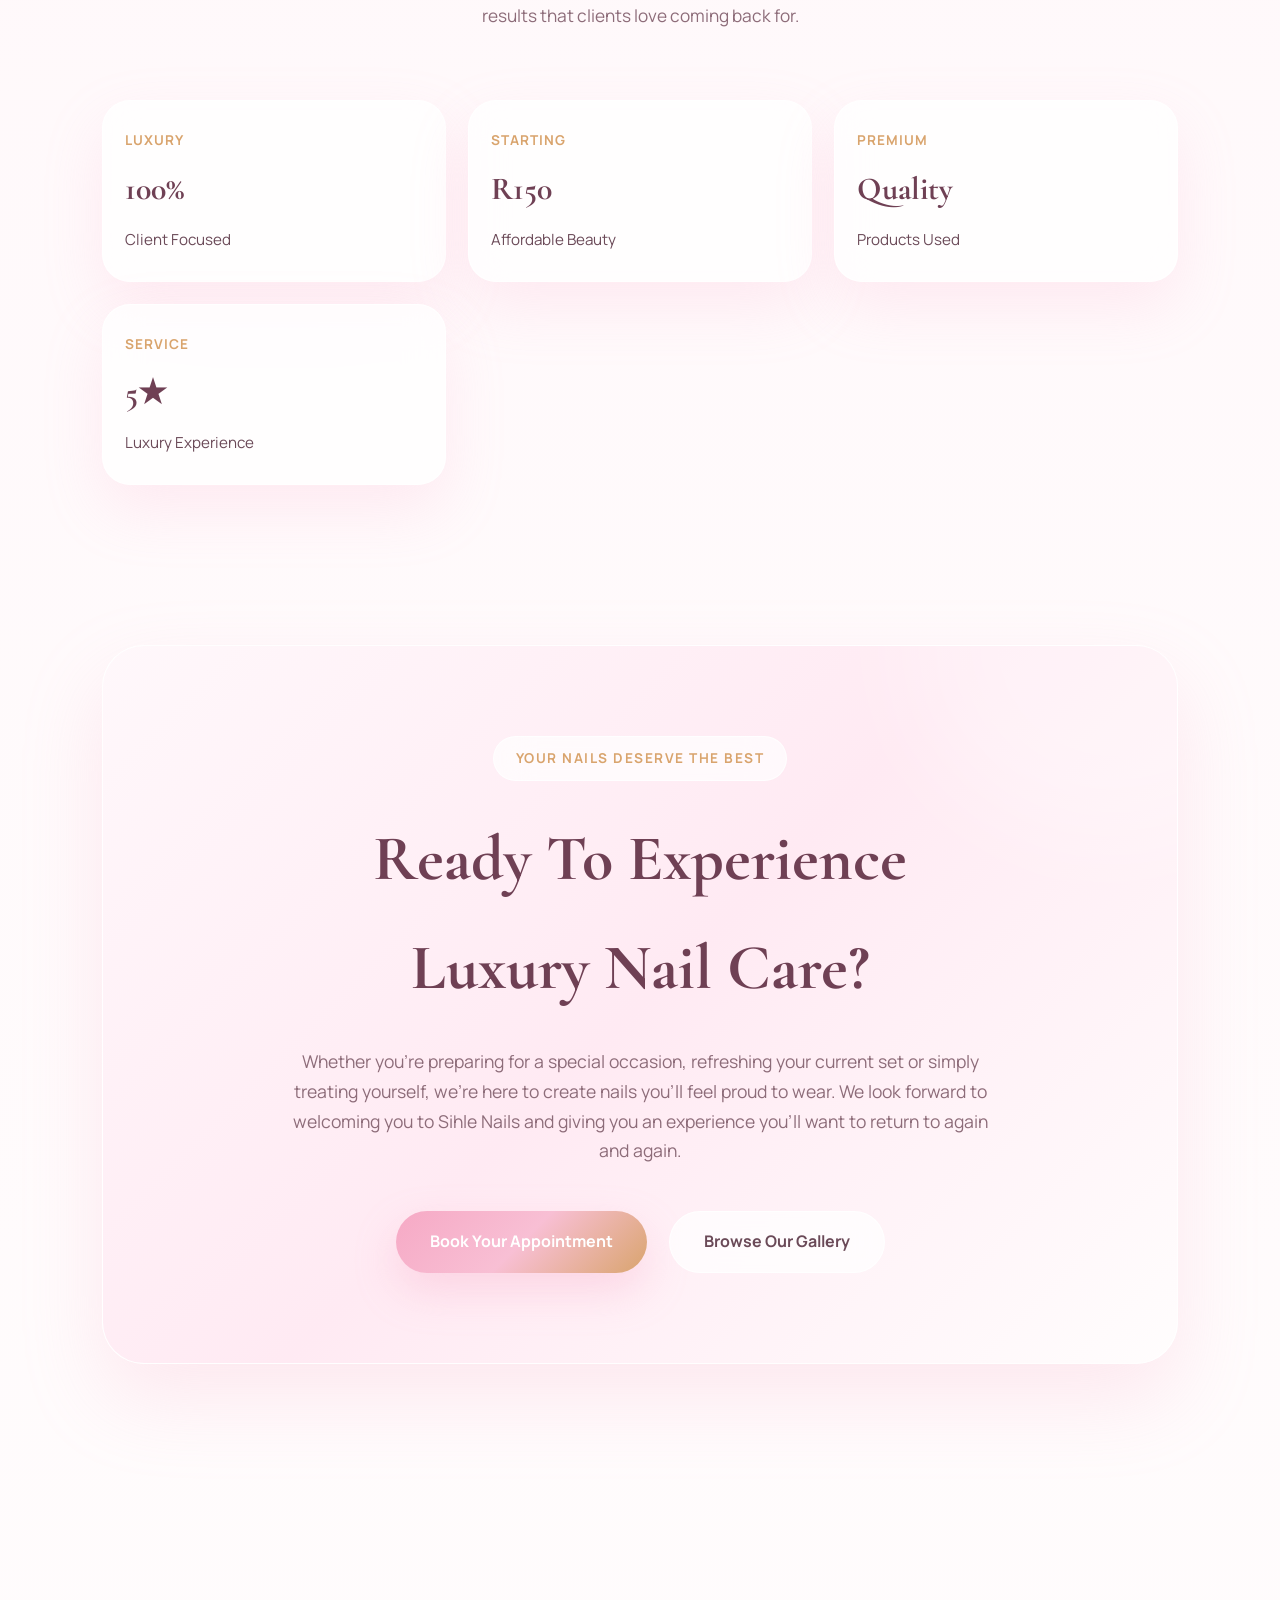
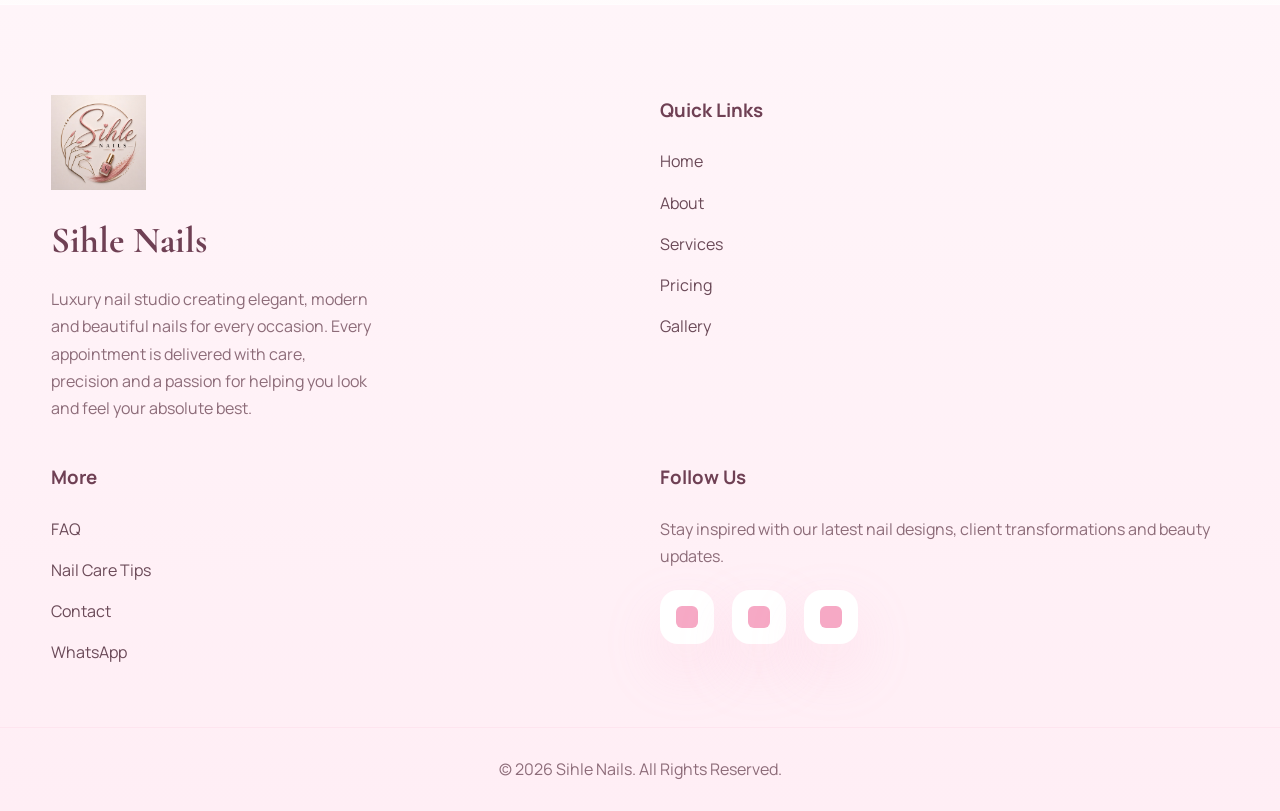
==== commit c381bf58: "Remove 'Meet Your Nail Artist' section Removed the 'Meet Your Nail Artist' section from the HTML." ====
--- a/index.html
+++ b/index.html
@@ -178,7 +178,7 @@
 
 <div class="hero-image-card">
 
-<img src="IMG-20260713-WA0044(1).jpg" alt="Sihle Nails Owner">
+<img src="IMG-20260713-WA0044(1).jpg" alt="Sihle Nails Logo">
 
 <div class="floating-badge badge-one">
 Luxury Studio
@@ -340,36 +340,6 @@
     </div>
 
 </section>
-
-<section class="meet-artist">
-
-    <div class="section-header">
-
-        <span class="section-tag">
-            Meet Your Nail Artist
-        </span>
-
-        <h2>
-            Passion Behind Every Design
-        </h2>
-
-        <p>
-            Every beautiful set begins with creativity, patience and a genuine passion for helping people feel confident.
-        </p>
-
-    </div>
-
-    <div class="hero-container">
-
-        <div class="hero-image">
-
-            <div class="hero-image-card">
-
-                <img src="images/sihle.jpg" alt="Sihle Nail Artist">
-
-            </div>
-
-        </div>
 
         <div class="hero-content">
 
--- a/style.css
+++ b/style.css
@@ -1033,14 +1033,12 @@
     position:relative;
 
     width:min(470px,100%);
-
-    max-width:100%;
-
     aspect-ratio:1;
 
-    border-radius:45px;
-
-    padding:45px;
+    border-radius:50%;
+    overflow:hidden;
+
+    padding:0;
 
     background:
     linear-gradient(
@@ -1051,7 +1049,7 @@
 
     backdrop-filter:blur(25px);
 
-    border:1px solid rgba(255,255,255,.9);
+    border:8px solid rgba(255,255,255,.9);
 
     box-shadow:
     0 35px 80px rgba(246,169,197,.28);
@@ -1065,9 +1063,10 @@
     width:100%;
     height:100%;
 
-    object-fit:contain;
-
-}
+    object-fit:cover;
+    border-radius:50%;
+
+      }
 
 @keyframes floatCard{
 
